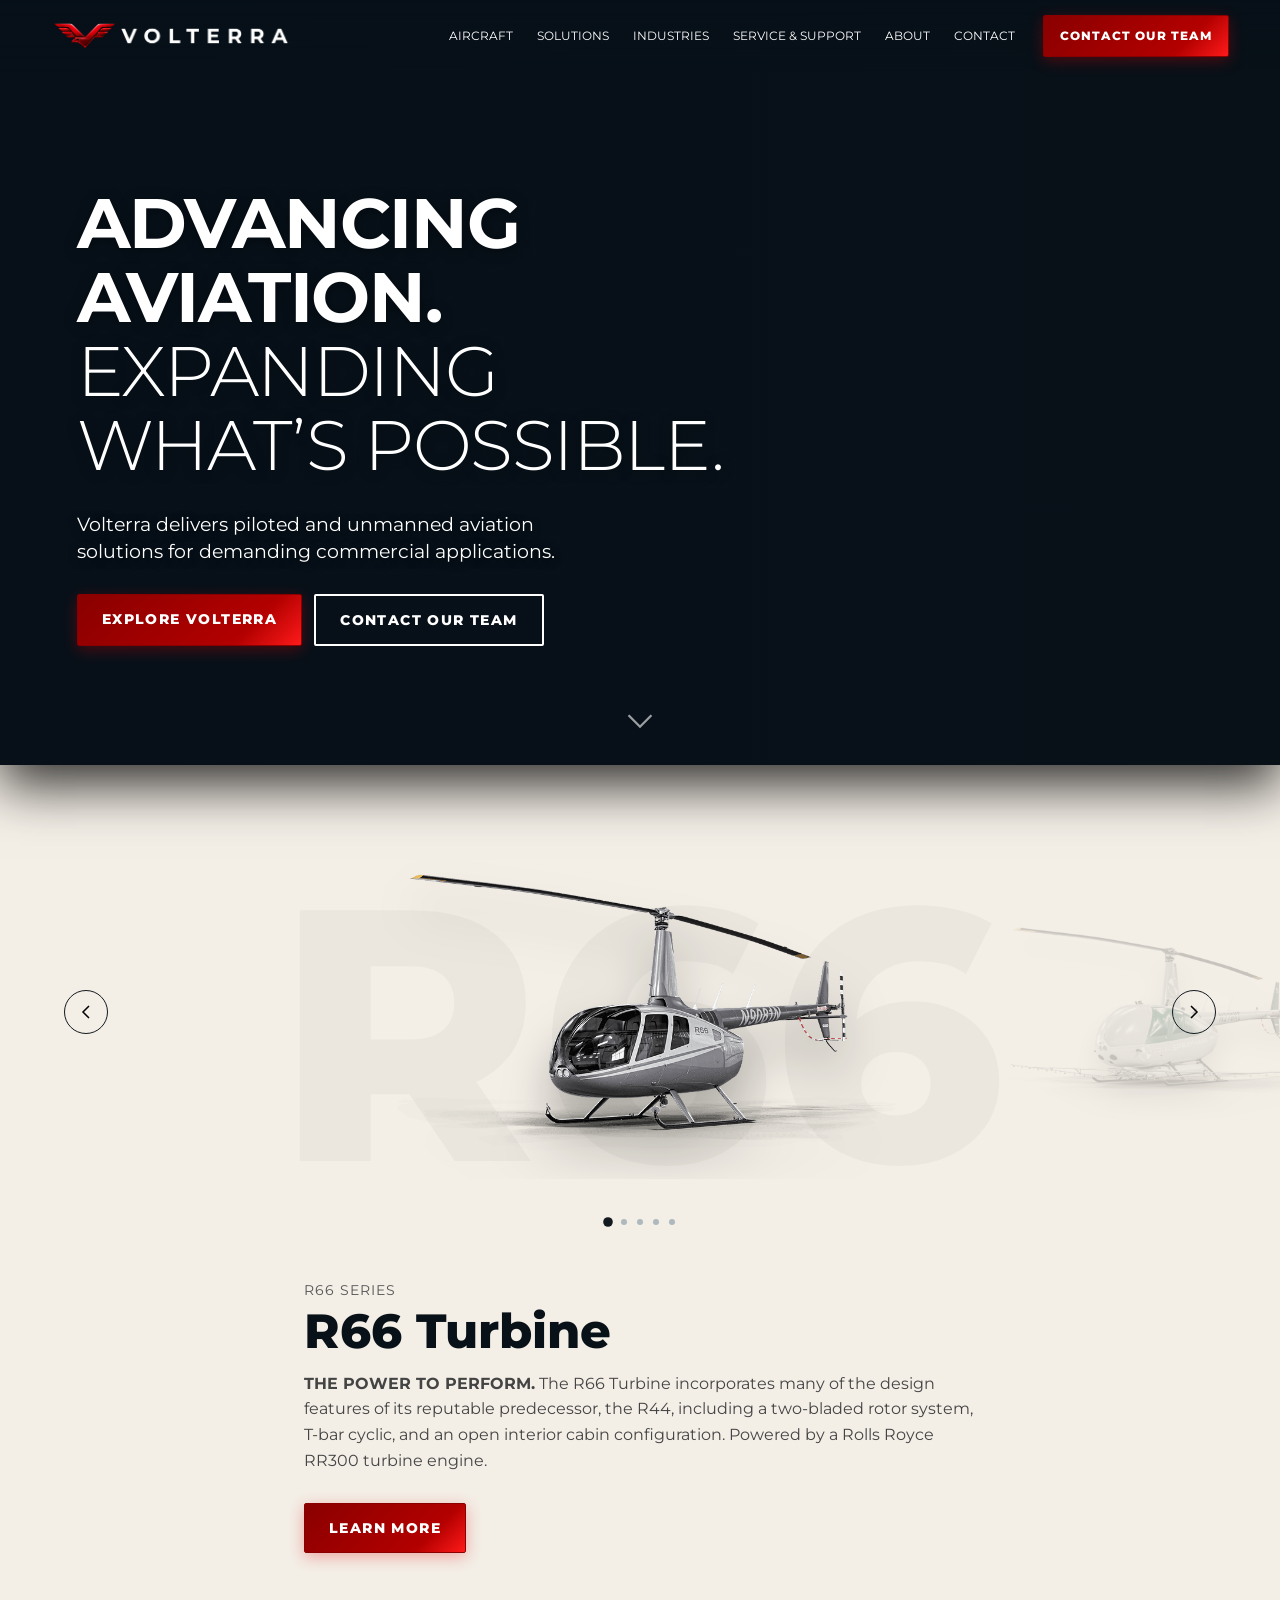
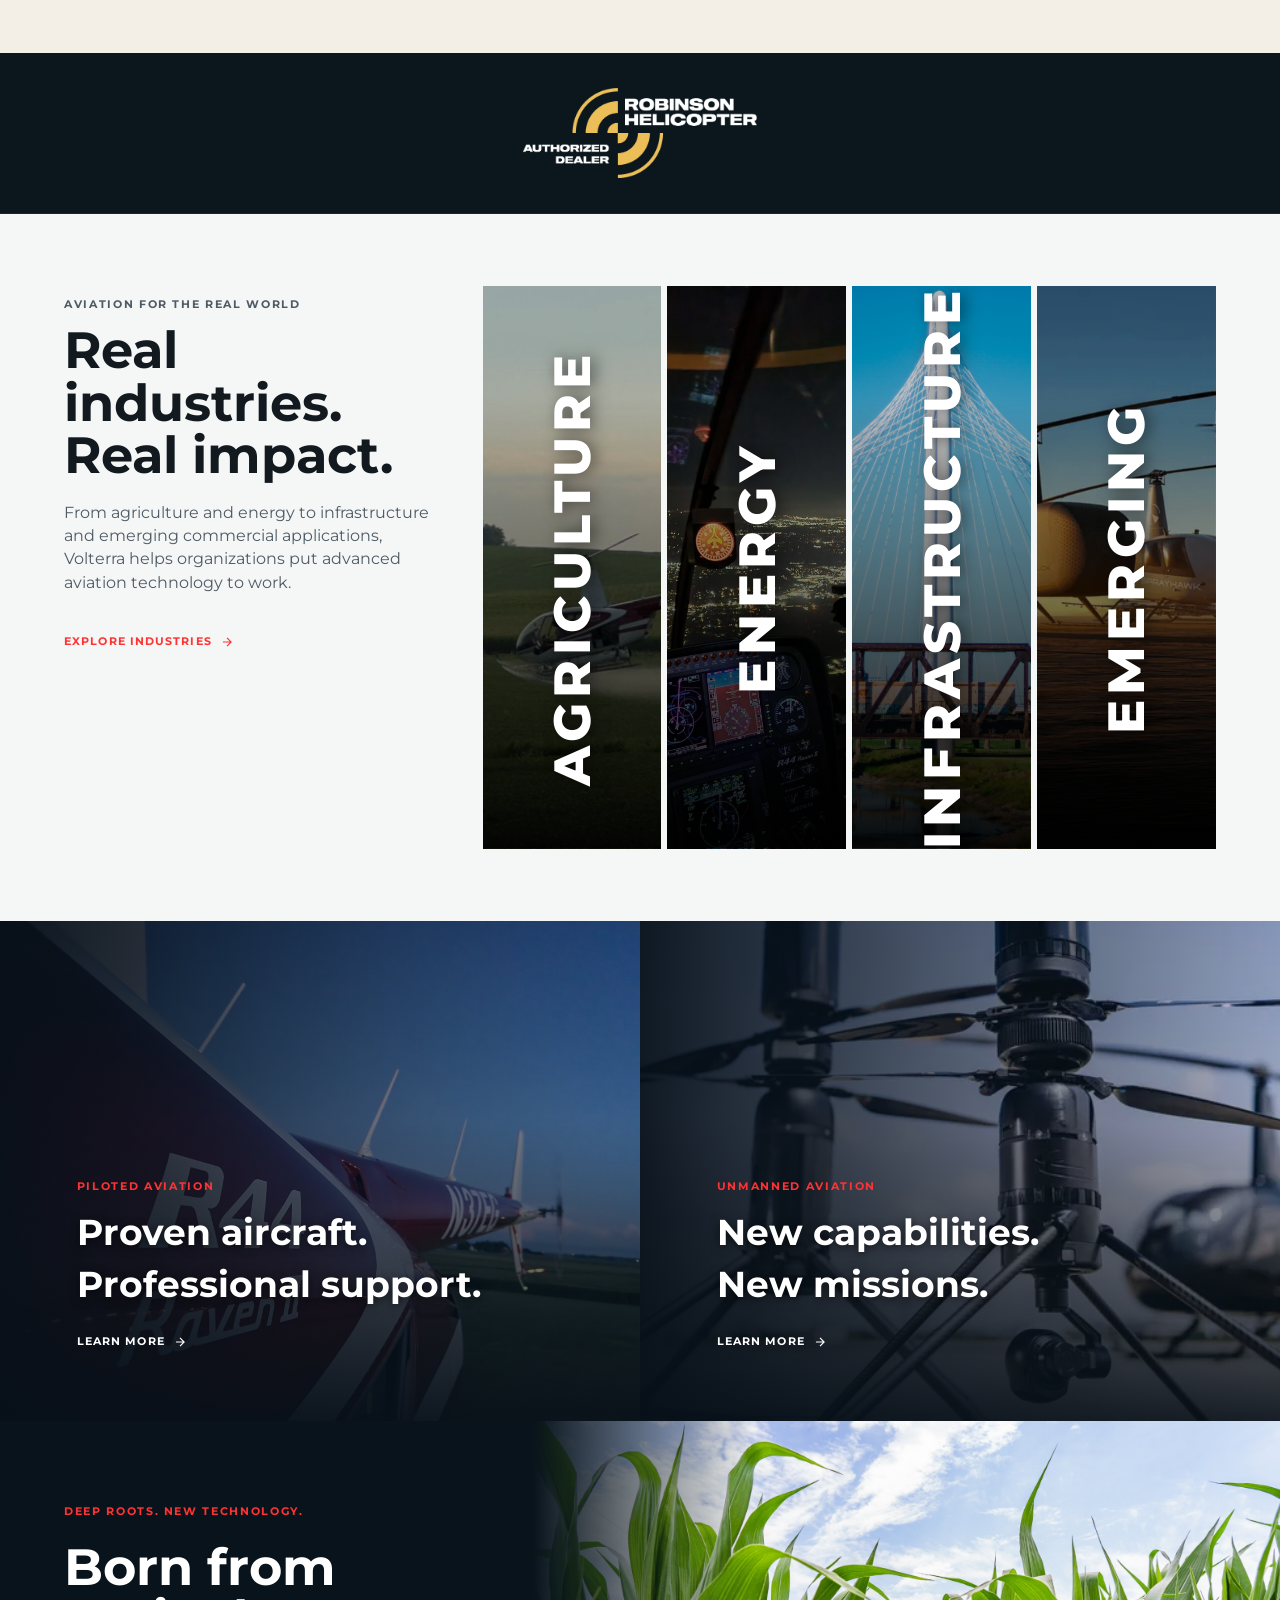
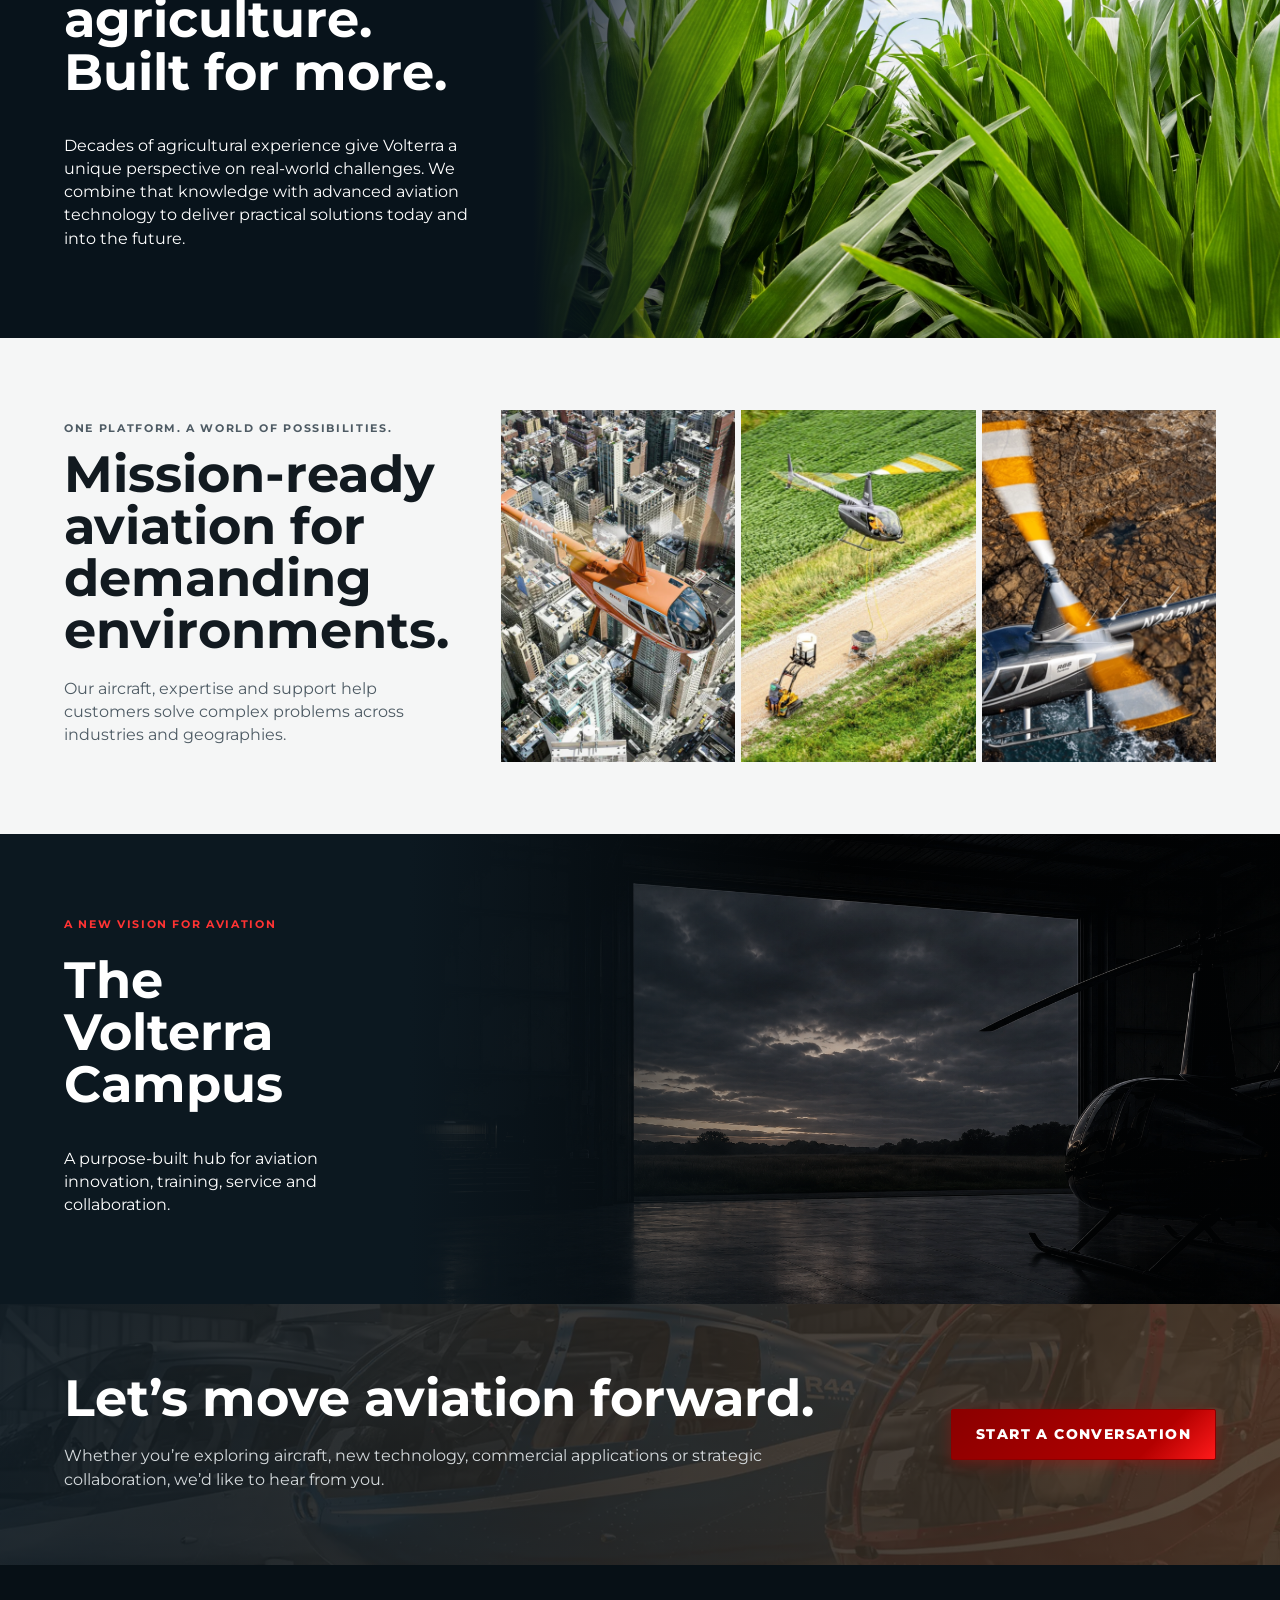
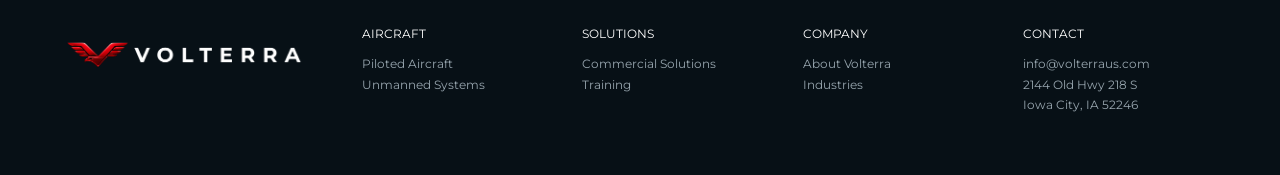
==== Volterra_Website_Starter/index.html @ 18c4de45 "commit" ====
<!doctype html>
<html lang="en">
<head>
  <meta charset="utf-8">
  <meta name="viewport" content="width=device-width,initial-scale=1">
  <title>Volterra | Advanced Aviation Solutions</title>
  <link href="https://fonts.googleapis.com/css2?family=Montserrat:wght@300;400;700;800&display=swap" rel="stylesheet">
  <link rel="stylesheet" href="styles.css?v=19">
</head>
<body>
  <header>
    <a href="#" class="brand-link">
      <img src="volterra-horizontal-logo-whitetext.png" alt="Volterra Logo" class="brand-logo">
    </a>
    <nav>
      <a href="#aircraft">Aircraft</a>
      <a href="#solutions">Solutions</a>
      <a href="#industries">Industries</a>
      <a href="#service">Service & Support</a>
      <a href="#about">About</a>
      <a href="#contact">Contact</a>
    </nav>
    <a class="btn small" href="#contact">Contact Our Team</a>
    <div class="mobile-menu">
      <svg width="28" height="28" viewBox="0 0 24 24" fill="none" stroke="currentColor" stroke-width="2"><path d="M3 12h18M3 6h18M3 18h18"/></svg>
    </div>
  </header>

  <section class="hero">
    <video autoplay loop muted playsinline class="hero-video">
      <source src="hero-video.mp4" type="video/mp4">
    </video>
    <div class="shade"></div>
    <div class="copy">
      <h1><strong>ADVANCING<br>AVIATION.</strong><br>EXPANDING<br>WHAT’S POSSIBLE.</h1>
      <p>Volterra delivers piloted and unmanned aviation solutions for demanding commercial applications.</p>
      <div class="actions">
        <a class="btn" href="#about">Explore Volterra</a>
        <a class="btn outline" href="#contact">Contact Our Team</a>
      </div>
    </div>
    <div class="scroll-arrow">
      <svg width="28" height="16" viewBox="0 0 24 14" fill="none" stroke="currentColor" stroke-width="2"><path d="M2 2l10 10L22 2"/></svg>
    </div>
  </section>

  <!-- ROBINSON-STYLE SLIDER -->
  <section class="heli-slider" id="solutions">
    <div class="bg-title" id="bg-title">R66</div>

    <div class="carousel-container">
      <button class="slider-btn prev" onclick="moveSlide(-1)">
        <svg width="24" height="24" viewBox="0 0 24 24" fill="none" stroke="currentColor" stroke-width="1.5"><path d="M15 18l-6-6 6-6"/></svg>
      </button>
      <button class="slider-btn next" onclick="moveSlide(1)">
        <svg width="24" height="24" viewBox="0 0 24 24" fill="none" stroke="currentColor" stroke-width="1.5"><path d="M9 18l6-6-6-6"/></svg>
      </button>

      <div class="carousel-track-wrapper" id="swipe-area">
        <div class="carousel-track" id="track">
          <div class="slide" onclick="setSlide(0)"><img src="heli-r66.png" alt="R66"></div>
          <div class="slide" onclick="setSlide(1)"><img src="heli-sprayhawk.png" alt="Sprayhawk"></div>
          <div class="slide" onclick="setSlide(2)"><img src="heli-r44.png" alt="R44"></div>
          <div class="slide" onclick="setSlide(3)"><img src="heli-r88.webp" alt="R88"></div>
          <div class="slide" onclick="setSlide(4)"><img src="heli-r22.png" alt="R22"></div>
        </div>
      </div>
    </div>

    <div class="carousel-dots" id="dots">
      <span class="dot" onclick="setSlide(0)"></span>
      <span class="dot" onclick="setSlide(1)"></span>
      <span class="dot" onclick="setSlide(2)"></span>
      <span class="dot" onclick="setSlide(3)"></span>
      <span class="dot" onclick="setSlide(4)"></span>
    </div>

    <div class="carousel-content">
      <p class="series" id="c-series">R66 Series</p>
      <h2 id="c-title">R66 Turbine</h2>
      <p id="c-desc"><strong>THE POWER TO PERFORM.</strong> The R66 Turbine incorporates many of the design features of its reputable predecessor, the R44, including a two-bladed rotor system, T-bar cyclic, and an open interior cabin configuration. Powered by a Rolls Royce RR300 turbine engine.</p>
      <a href="#contact" class="btn">Learn More</a>
    </div>
  </section>

  <!-- AUTHORIZED DEALER BANNER -->
  <section class="auth-dealer">
    <img src="robinson-authorized-dealer.png" alt="Robinson Authorized Dealer">
  </section>

  <section class="light grid2" id="industries">
    <div>
      <p class="eyebrow blue">Aviation for the real world</p>
      <h2>Real industries.<br>Real impact.</h2>
      <p>From agriculture and energy to infrastructure and emerging commercial applications, Volterra helps organizations put advanced aviation technology to work.</p>
      <a href="#" class="text-link blue">Explore Industries <svg class="arrow" viewBox="0 0 24 24"><path d="M5 12h14M12 5l7 7-7 7" stroke="currentColor" fill="none" stroke-width="2"/></svg></a>
    </div>
    <div class="industry-grid">
      <article class="ag">
        <div class="card-content">
          <span class="industry-title">Agriculture</span>
        </div>
      </article>
      <article class="energy">
        <div class="card-content">
          <span class="industry-title">Energy</span>
        </div>
      </article>
      <article class="infra">
        <div class="card-content">
          <span class="industry-title">Infrastructure</span>
        </div>
      </article>
      <article class="emerging">
        <div class="card-content">
          <span class="industry-title">Emerging</span>
        </div>
      </article>
    </div>
  </section>

  <section class="split" id="aircraft">
    <div class="panel crewed">
      <div class="panel-content">
        <p class="eyebrow blue">Piloted Aviation</p>
        <h2>Proven aircraft.<br>Professional support.</h2>
        <a href="#" class="text-link">Learn More <svg class="arrow" viewBox="0 0 24 24"><path d="M5 12h14M12 5l7 7-7 7" stroke="currentColor" fill="none" stroke-width="2"/></svg></a>
      </div>
    </div>
    <div class="panel uncrewed">
      <div class="panel-content">
        <p class="eyebrow blue">Unmanned Aviation</p>
        <h2>New capabilities.<br>New missions.</h2>
        <a href="#" class="text-link">Learn More <svg class="arrow" viewBox="0 0 24 24"><path d="M5 12h14M12 5l7 7-7 7" stroke="currentColor" fill="none" stroke-width="2"/></svg></a>
      </div>
    </div>
  </section>

  <section class="ag-section">
    <div>
      <p class="eyebrow blue">Deep roots. New technology.</p>
      <h2>Born from agriculture.<br>Built for more.</h2>
      <p>Decades of agricultural experience give Volterra a unique perspective on real-world challenges. We combine that knowledge with advanced aviation technology to deliver practical solutions today and into the future.</p>
    </div>
    <div class="field"></div>
  </section>

  <section class="light grid2">
    <div>
      <p class="eyebrow blue">One platform. A world of possibilities.</p>
      <h2>Mission-ready aviation for demanding environments.</h2>
      <p>Our aircraft, expertise and support help customers solve complex problems across industries and geographies.</p>
    </div>
    <div class="landscapes">
      <div class="landscape-1"></div>
      <div class="landscape-2"></div>
      <div class="landscape-3"></div>
    </div>
  </section>

  <section class="campus" id="about">
    <div>
      <p class="eyebrow blue">A new vision for aviation</p>
      <h2>The Volterra Campus</h2>
      <p>A purpose-built hub for aviation innovation, training, service and collaboration.</p>
    </div>
    <div class="campus-art"></div>
  </section>

  <section class="cta" id="contact">
    <div>
      <h2>Let’s move aviation forward.</h2>
      <p>Whether you’re exploring aircraft, new technology, commercial applications or strategic collaboration, we’d like to hear from you.</p>
    </div>
    <a class="btn" href="mailto:info@volterraus.com">Start a Conversation</a>
  </section>

  <footer id="service">
    <div><img src="volterra-horizontal-logo-whitetext.png" alt="Volterra Logo" class="footer-logo"></div>
    <div>Aircraft<br><span>Piloted Aircraft<br>Unmanned Systems</span></div>
    <div>Solutions<br><span>Commercial Solutions<br>Training</span></div>
    <div>Company<br><span>About Volterra<br>Industries</span></div>
    <div>Contact<br><span>info@volterraus.com<br>2144 Old Hwy 218 S<br>Iowa City, IA 52246</span></div>
  </footer>

  <script>
    const slideData = [
      { bg: "R66", series: "R66 Series", title: "R66 Turbine", desc: "<strong>THE POWER TO PERFORM.</strong> The R66 Turbine incorporates many of the design features of its reputable predecessor, the R44, including a two-bladed rotor system, T-bar cyclic, and an open interior cabin configuration. Powered by a Rolls Royce RR300 turbine engine." },
      { bg: "UAV", series: "Unmanned Series", title: "R44 Sprayhawk", desc: "<strong>ADVANCED AGRICULTURAL AVIATION.</strong> The unmanned R44 Sprayhawk combines Robinson's proven helicopter platform with cutting-edge autonomous technology for high-efficiency, precision aerial application." },
      { bg: "R44", series: "R44 Series", title: "R44 Raven II", desc: "<strong>THE WORLD'S BEST-SELLING GENERAL AVIATION HELICOPTER.</strong> The four-seat R44 Raven II delivers the performance of an expensive turbine helicopter at an affordable piston price. Its sleek design, impressive speed, and unparalleled reliability make it a favorite." },
      { bg: "R88", series: "R88 Series", title: "R88", desc: "<strong>INTRODUCING OUR LARGEST, MOST CAPABLE WORKHORSE.</strong> The all-new R88 will have all the hallmarks of the Robinson brand: simplicity, dependability, and exceptional safety. It will carry more passengers, more cargo, and more specialized equipment than ever before. Powered by a Safran Arriel 2W engine, the R88 will also feature a full Garmin avionics suite." },
      { bg: "R22", series: "R22 Series", title: "R22 Beta II", desc: "<strong>THE INDUSTRY STANDARD FOR TRAINING.</strong> The two-seat R22 Beta II is a proven workhorse that delivers exceptional performance in a variety of applications. It has a two-bladed rotor system and is powered by a proven Lycoming O-360 engine." }
    ];

    let currentIndex = 0;
    const track = document.getElementById('track');
    const slides = document.querySelectorAll('.slide');
    const dots = document.querySelectorAll('.dot');
    const bgTitle = document.getElementById('bg-title');
    const cSeries = document.getElementById('c-series');
    const cTitle = document.getElementById('c-title');
    const cDesc = document.getElementById('c-desc');

    function setSlide(index) {
      if(index < 0) index = slides.length - 1;
      if(index >= slides.length) index = 0;
      currentIndex = index;

      track.style.transform = `translateX(calc(var(--center-offset) - (var(--slide-width) * ${currentIndex})))`;

      slides.forEach((s, i) => s.classList.toggle('active', i === currentIndex));
      dots.forEach((d, i) => d.classList.toggle('active', i === currentIndex));

      const data = slideData[currentIndex];
      bgTitle.textContent = data.bg;
      cSeries.textContent = data.series;
      cTitle.textContent = data.title;
      cDesc.innerHTML = data.desc;
    }

    function moveSlide(dir) { setSlide(currentIndex + dir); }
    setSlide(0);

    // Touch Swipe Logic for Mobile
    let touchstartX = 0;
    let touchendX = 0;
    const swipeArea = document.getElementById('swipe-area');

    swipeArea.addEventListener('touchstart', e => {
      touchstartX = e.changedTouches[0].screenX;
    });

    swipeArea.addEventListener('touchend', e => {
      touchendX = e.changedTouches[0].screenX;
      if (touchendX < touchstartX - 40) moveSlide(1);  
      if (touchendX > touchstartX + 40) moveSlide(-1); 
    });
  </script>
</body>
</html>
---- Volterra_Website_Starter/styles.css ----
:root {
  --slide-width: 40%;
  --center-offset: 30%;
}

* { box-sizing: border-box; }
body { margin: 0; font-family: 'Montserrat', Arial, sans-serif; background: #081118; color: #fff; line-height: 1.45; }
a { color: inherit; text-decoration: none; }

header { position: fixed; top: 0; left: 0; right: 0; z-index: 20; height: 72px; padding: 0 4vw; display: flex; align-items: center; gap: 28px; background: linear-gradient(#071018e8, #07101833); }
.brand-logo { height: 60px; width: auto; display: block; margin-right: auto; }
nav { display: flex; gap: 24px; font-size: 12px; text-transform: uppercase; margin-left: auto; }

/* RED GRADIENT BUTTONS (Darker border, slightly reduced padding) */
.btn { display: inline-block; padding: 14px 24px; background: linear-gradient(135deg, #8a0000 0%, #b30000 75%, #ff1a1a 100%); border: 1px solid #8a0000; color: #fff; text-transform: uppercase; font-size: 14px; font-weight: 800; letter-spacing: .1em; transition: 0.3s; cursor: pointer; box-shadow: 0 4px 15px rgba(230,0,0,0.3); border-radius: 2px; text-align: center; }
.btn:hover { background: linear-gradient(135deg, #a30000 0%, #cc0000 75%, #ff4d4d 100%); box-shadow: 0 6px 20px rgba(255,0,0,0.5); border-color: #a30000; transform: translateY(-2px); }
.btn.small { padding: 11px 16px; font-size: 12px; }

/* Outline Button Variation */
.outline { background: transparent; border: 2px solid #fff; box-shadow: none; }
.outline:hover { background: #fff; color: #cc0000; box-shadow: 0 4px 15px rgba(255,255,255,0.3); border-color: #fff; }

/* Text Links & Arrows */
.text-link { display: inline-flex; align-items: center; gap: 8px; font-size: 11px; text-transform: uppercase; font-weight: 700; letter-spacing: 0.1em; margin-top: 24px; transition: 0.2s; }
.text-link.blue { color: #ff3333; } 
.text-link:hover { opacity: 0.7; }
.arrow { width: 14px; height: 14px; vertical-align: middle; stroke: currentColor; }

/* Hero Section (With Drop Shadow and Z-index) */
.hero { min-height: 85vh; position: relative; display: flex; align-items: center; padding: 120px 6vw 70px; overflow: hidden; background: #081118; z-index: 5; box-shadow: 0 20px 50px rgba(0,0,0,0.8); }
.hero-video { position: absolute; top: 0; left: 0; width: 100%; height: 100%; object-fit: cover; z-index: 0; pointer-events: none; }
.shade { position: absolute; inset: 0; background: linear-gradient(90deg, rgba(7,16,25,0.95) 0%, rgba(7,16,25,0.6) 45%, transparent 100%); z-index: 1; }
.copy { position: relative; z-index: 2; max-width: 720px; }
.eyebrow { text-transform: uppercase; letter-spacing: .15em; font-size: 11px; font-weight: 700; }
.blue { color: #ff3333; } 
.hero h1 { font-size: clamp(36px, 5.5vw, 76px); line-height: 1.05; text-transform: uppercase; letter-spacing: -0.02em; font-weight: 300; margin: 18px 0 28px; text-shadow: 0 2px 14px rgba(0,0,0,0.4); }
.hero h1 strong { font-weight: 700; }
.hero p:not(.eyebrow) { font-size: clamp(16px, 2vw, 19px); max-width: 520px; text-shadow: 0 2px 10px rgba(0,0,0,0.6); }
.actions { display: flex; gap: 12px; margin-top: 28px; }
.scroll-arrow { position: absolute; bottom: 30px; left: 50%; transform: translateX(-50%); color: #fff; opacity: 0.6; z-index: 2; }

/* ROBINSON SLIDER */
.heli-slider { background: #f3eee6; color: #121a20; position: relative; padding: 80px 0 100px; overflow: hidden; display: flex; flex-direction: column; align-items: center; }
.bg-title { position: absolute; top: 10%; left: 50%; transform: translateX(-50%); font-size: 28vw; font-weight: 800; color: rgba(0,0,0,0.03); z-index: 1; pointer-events: none; line-height: 1; margin: 0; }

.carousel-container { position: relative; z-index: 2; width: 100%; max-width: 1400px; margin: 0 auto; display: flex; align-items: center; justify-content: center; }
.slider-btn { background: transparent; border: 1px solid #121a20; border-radius: 50%; width: 44px; height: 44px; display: flex; align-items: center; justify-content: center; cursor: pointer; transition: 0.2s; position: absolute; z-index: 10; top: 50%; transform: translateY(-50%); }
.slider-btn:hover { background: #121a20; color: #fff; }
.slider-btn.prev { left: 5vw; }
.slider-btn.next { right: 5vw; }
@media(min-width: 1400px) { .slider-btn.prev { left: 10px; } .slider-btn.next { right: 10px; } }

.carousel-track-wrapper { width: 100%; overflow: hidden; padding: 20px 0; touch-action: pan-y; }
.carousel-track { display: flex; transition: transform 0.5s ease; width: 100%; align-items: center; }
.slide { flex: 0 0 var(--slide-width); text-align: center; transition: all 0.5s ease; opacity: 0.2; transform: scale(0.65); cursor: pointer; }
.slide img { width: 100%; height: auto; max-height: 400px; object-fit: contain; filter: drop-shadow(0 25px 20px rgba(0,0,0,0.25)); }
.slide.active { opacity: 1; transform: scale(1.15); pointer-events: none; }

.carousel-dots { display: flex; gap: 10px; margin: 40px 0; position: relative; z-index: 2; }
.dot { width: 6px; height: 6px; background: #aeb8bf; border-radius: 50%; cursor: pointer; transition: 0.2s; }
.dot.active { background: #121a20; transform: scale(1.6); }

.carousel-content { max-width: 800px; margin: 0 auto; text-align: left; padding: 0 5vw; position: relative; z-index: 2; width: 100%; }
.carousel-content .series { text-transform: uppercase; letter-spacing: 1px; font-size: 14px; margin-bottom: 5px; color: #555; }
.carousel-content h2 { font-size: 48px; margin: 0 0 15px; color: #081118; font-weight: 800; line-height: 1; }
.carousel-content p { font-size: 16px; color: #444; margin-bottom: 30px; line-height: 1.6; }

/* Authorized Dealer Banner */
.auth-dealer { background: #0c161d; padding: 35px 5vw; display: flex; justify-content: center; align-items: center; border-bottom: 1px solid #1a2730; }
.auth-dealer img { height: 90px; width: auto; object-fit: contain; }

.grid2 { display: grid; grid-template-columns: 1fr 2fr; gap: 52px; padding: 72px 5vw; }
.light { background: #f5f6f6; color: #121a20; }
.light p { color: #4e5b64; }
.light h2, .ag-section h2, .campus h2, .cta h2 { font-size: clamp(34px, 4vw, 56px); line-height: 1.02; margin: 10px 0 20px; }

/* Industry Cards - VERTICAL TEXT STYLING */
.industry-grid { display: grid; grid-template-columns: repeat(4, 1fr); gap: 6px; }
.industry-grid article { min-height: 400px; padding: 0; display: flex; flex-direction: column; justify-content: center; align-items: center; text-transform: uppercase; position: relative; cursor: pointer; overflow: hidden; }
.card-content { position: relative; z-index: 2; display: flex; justify-content: center; align-items: center; width: 100%; height: 100%; }

/* Solid Fill Text */
.industry-title { font-size: clamp(40px, 4vw, 56px); font-weight: 800; color: #ffffff; writing-mode: vertical-rl; transform: rotate(180deg); letter-spacing: 0.1em; transition: 0.4s ease; margin: 0; text-shadow: 0 4px 15px rgba(0,0,0,0.5); }
.industry-grid article:hover .industry-title { transform: rotate(180deg) scale(1.05); }

.ag { background: linear-gradient(to top, rgba(0,0,0,0.95) 0%, rgba(0,0,0,0.2) 80%), url('industry-ag.jpg'); background-size: cover; background-position: center; }
.energy { background: linear-gradient(to top, rgba(0,0,0,0.95) 0%, rgba(0,0,0,0.2) 80%), url('industry-energy.png'); background-size: cover; background-position: center; }
.infra { background: linear-gradient(to top, rgba(0,0,0,0.95) 0%, rgba(0,0,0,0.2) 80%), url('infrastructure-picture.png'); background-size: cover; background-position: center; }
.emerging { background: linear-gradient(to top, rgba(0,0,0,0.95) 0%, rgba(0,0,0,0.2) 80%), url('emerging-picture.png'); background-size: cover; background-position: center; }

/* Split Panels */
.split { display: grid; grid-template-columns: 1fr 1fr; }
.panel { min-height: 500px; display: flex; flex-direction: column; justify-content: flex-end; align-items: flex-start; padding: 70px 6vw; position: relative; }
.panel-content { position: relative; z-index: 2; }
.panel h2 { font-size: clamp(28px, 3vw, 36px); text-shadow: 0 2px 10px rgba(0,0,0,0.6); margin: 10px 0 0; }
.crewed { background: linear-gradient(to right, rgba(7,16,25,0.95) 0%, rgba(7,16,25,0.2) 100%), linear-gradient(to top, rgba(7,16,25,0.9) 0%, transparent 60%), url('crewed-r44.png'); background-size: cover; background-position: center; }
.uncrewed { background: linear-gradient(to right, rgba(7,16,25,0.95) 0%, rgba(7,16,25,0.2) 100%), linear-gradient(to top, rgba(7,16,25,0.9) 0%, transparent 60%), url('unmanned-aviation.webp'); background-size: cover; background-position: center; }

/* Ag Section */
.ag-section { display: grid; grid-template-columns: 1fr 1.4fr; background: #08131b; }
.ag-section > div:first-child { padding: 72px 5vw; display: flex; flex-direction: column; justify-content: center; }
.field { min-height: 450px; position: relative; background: url('born-ag-bg.jpg') center/cover no-repeat; }
.field::before { content: ''; position: absolute; inset: 0; background: linear-gradient(to right, #08131b 0%, transparent 30%); }

/* Landscapes Grid */
.landscapes { display: grid; grid-template-columns: repeat(3, 1fr); gap: 6px; }
.landscapes div { min-height: 260px; background-size: cover; background-position: center; }
.landscape-1 { background-image: url('mission-ready-1.png'); }
.landscape-2 { background-image: url('mission-ready-2.png'); }
.landscape-3 { background-image: url('mission-ready-3.png'); }

/* Campus */
.campus { display: grid; grid-template-columns: 0.8fr 1.7fr; min-height: 450px; background: #0c1820; }
.campus > div:first-child { padding: 72px 5vw; display: flex; flex-direction: column; justify-content: center; }
.campus-art { background: linear-gradient(to right, #0c1820 0%, rgba(12,24,32,0.1) 50%), url('campus-pic.png') center/cover no-repeat; min-height: 450px; position: relative; }

/* Footer & CTA */
.cta { display: flex; justify-content: space-between; align-items: center; gap: 28px; padding: 58px 5vw; background: linear-gradient(100deg, rgba(16,28,36,0.9), rgba(74,55,38,0.8)), url('move-aviation-forward.webp') center/cover no-repeat; }
.cta p { max-width: 740px; color: #d5dadd; }
footer { display: grid; grid-template-columns: 1.4fr repeat(4, 1fr); gap: 28px; padding: 60px 5vw; background: #071016; font-size: 12px; text-transform: uppercase; }
.footer-logo { height: 60px; width: auto; display: block; margin-bottom: 20px; }
footer span { display: block; color: #97a5ae; line-height: 1.7; text-transform: none; margin-top: 12px; }

/* Mobile Adjustments */
.mobile-menu { display: none; color: #fff; cursor: pointer; }

@media (max-width: 900px) {
  :root { --slide-width: 75%; --center-offset: 12.5%; }
  
  nav, .btn.small { display: none; }
  .mobile-menu { display: block; margin-left: auto; }
  
  .brand-logo { height: 48px; } 
  header { padding: 0 5vw; }

  .hero { min-height: 70vh; padding: 120px 5vw 60px; }
  .hero h1 { font-size: clamp(32px, 9vw, 50px); margin: 12px 0 20px; }
  
  .shade { background: linear-gradient(90deg, rgba(7,16,25,0.85) 0%, rgba(7,16,25,0.2) 100%); }
  
  .slider-btn { width: 36px; height: 36px; }
  .slider-btn.prev { left: 1vw; }
  .slider-btn.next { right: 1vw; }
  
  .carousel-content h2 { font-size: 38px; }

  .grid2, .ag-section, .campus, .split { grid-template-columns: 1fr; padding: 50px 5vw; }
  .industry-grid { grid-template-columns: 1fr 1fr; }
  .landscapes { grid-template-columns: 1fr; }
  .cta { flex-direction: column; align-items: flex-start; }
  footer { grid-template-columns: 1fr 1fr; gap: 40px; padding: 50px 5vw; }
  .footer-logo { height: 40px; }
  .panel, .field, .campus-art { min-height: 350px; }
  .field::before, .campus-art::before { background: linear-gradient(to bottom, #08131b 0%, transparent 30%); }
}

@media (max-width: 560px) {
  :root { --slide-width: 90%; --center-offset: 5%; }
  .actions { flex-direction: column; align-items: stretch; }
  .actions .btn { text-align: center; }
  .industry-grid, footer { grid-template-columns: 1fr; }
  .industry-grid article { min-height: 250px; }
  .industry-title { font-size: 36px; }
}
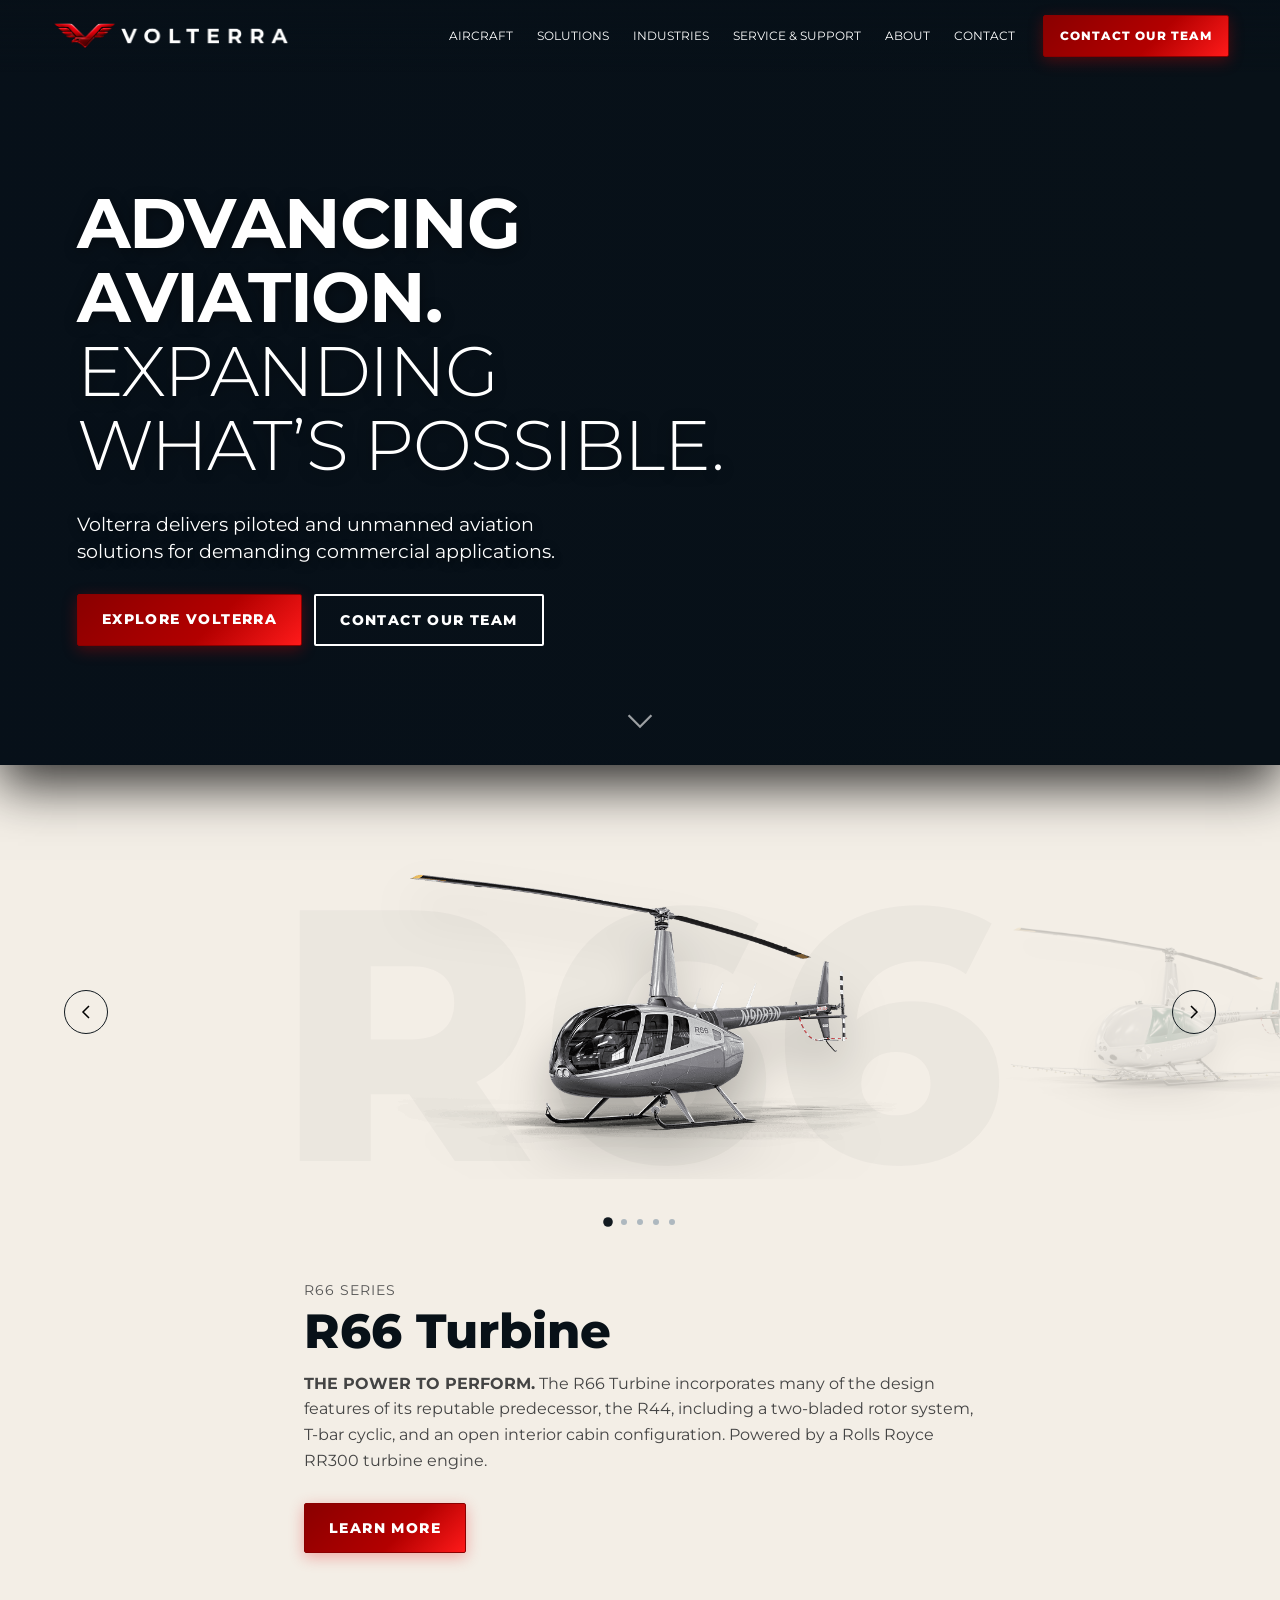
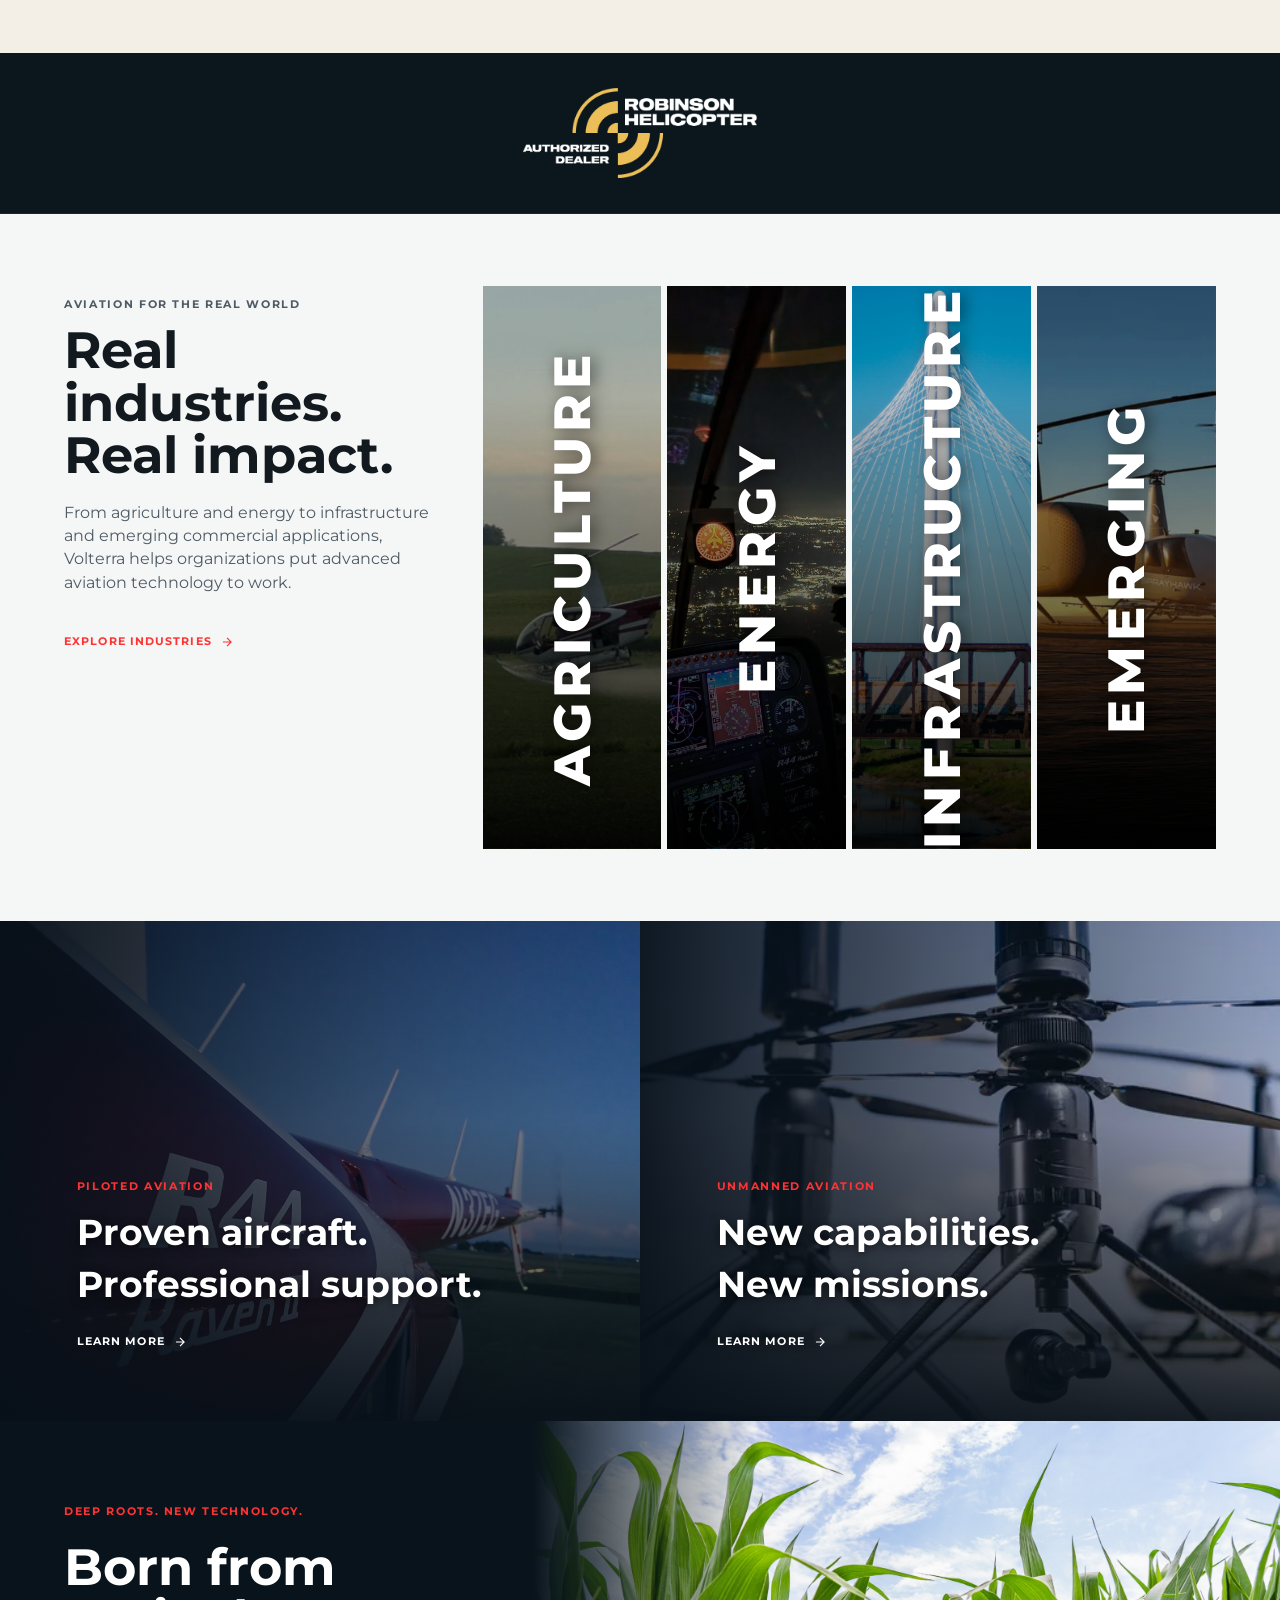
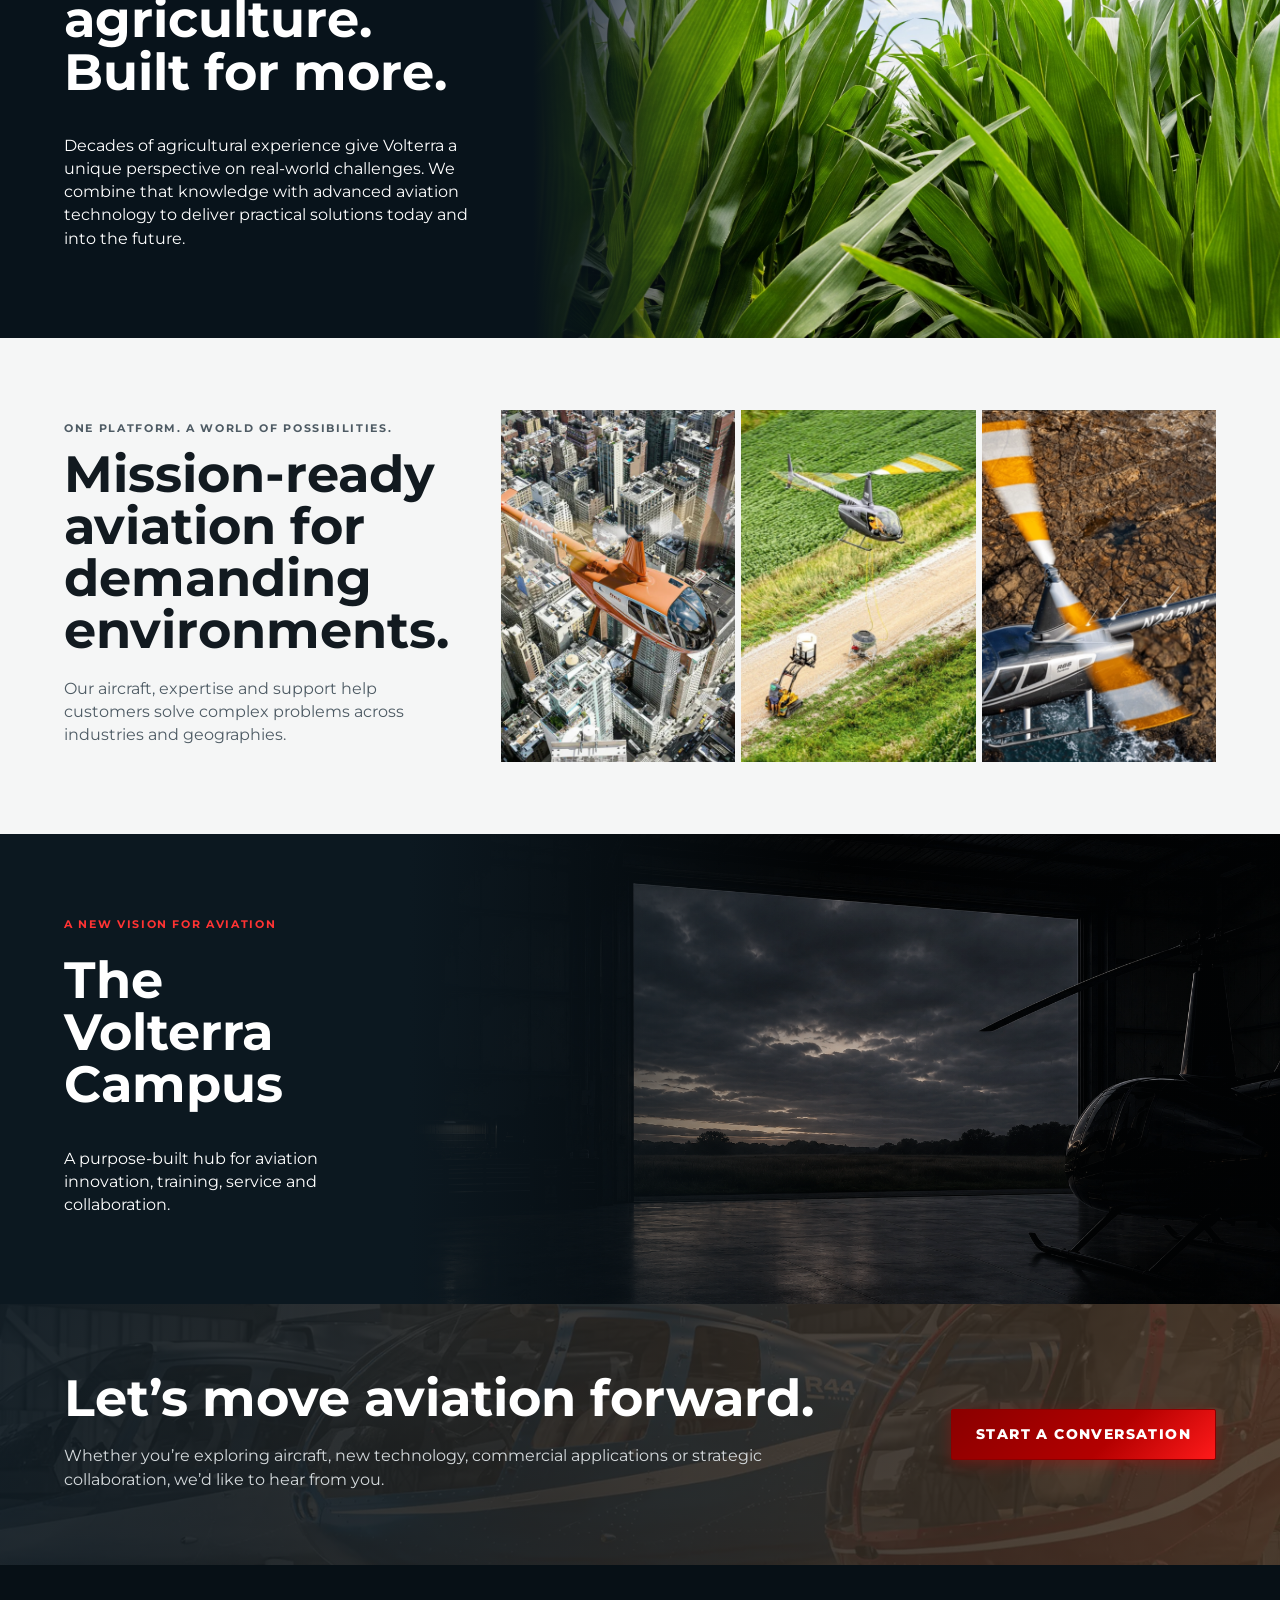
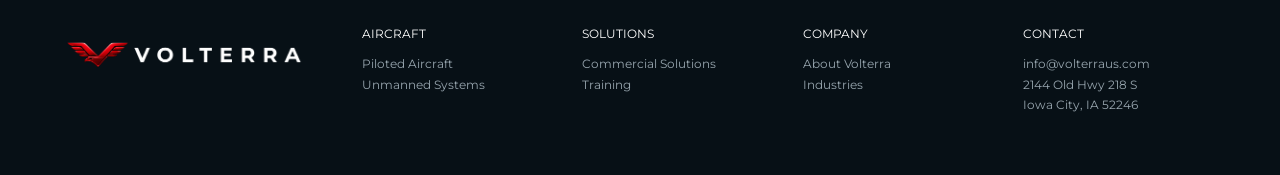
==== commit 56643130: "commit" ====
--- a/Volterra_Website_Starter/index.html
+++ b/Volterra_Website_Starter/index.html
@@ -5,7 +5,7 @@
   <meta name="viewport" content="width=device-width,initial-scale=1">
   <title>Volterra | Advanced Aviation Solutions</title>
   <link href="https://fonts.googleapis.com/css2?family=Montserrat:wght@300;400;700;800&display=swap" rel="stylesheet">
-  <link rel="stylesheet" href="styles.css?v=19">
+  <link rel="stylesheet" href="styles.css?v=20">
 </head>
 <body>
   <header>
--- a/Volterra_Website_Starter/styles.css
+++ b/Volterra_Website_Starter/styles.css
@@ -11,9 +11,9 @@
 .brand-logo { height: 60px; width: auto; display: block; margin-right: auto; }
 nav { display: flex; gap: 24px; font-size: 12px; text-transform: uppercase; margin-left: auto; }
 
-/* RED GRADIENT BUTTONS (Darker border, slightly reduced padding) */
-.btn { display: inline-block; padding: 14px 24px; background: linear-gradient(135deg, #8a0000 0%, #b30000 75%, #ff1a1a 100%); border: 1px solid #8a0000; color: #fff; text-transform: uppercase; font-size: 14px; font-weight: 800; letter-spacing: .1em; transition: 0.3s; cursor: pointer; box-shadow: 0 4px 15px rgba(230,0,0,0.3); border-radius: 2px; text-align: center; }
-.btn:hover { background: linear-gradient(135deg, #a30000 0%, #cc0000 75%, #ff4d4d 100%); box-shadow: 0 6px 20px rgba(255,0,0,0.5); border-color: #a30000; transform: translateY(-2px); }
+/* RED GRADIENT BUTTONS (Reduced dark stop to 60% so more light red shines through) */
+.btn { display: inline-block; padding: 14px 24px; background: linear-gradient(135deg, #8a0000 0%, #b30000 60%, #ff1a1a 100%); border: 1px solid #8a0000; color: #fff; text-transform: uppercase; font-size: 14px; font-weight: 800; letter-spacing: .1em; transition: 0.3s; cursor: pointer; box-shadow: 0 4px 15px rgba(230,0,0,0.3); border-radius: 2px; text-align: center; }
+.btn:hover { background: linear-gradient(135deg, #a30000 0%, #cc0000 60%, #ff4d4d 100%); box-shadow: 0 6px 20px rgba(255,0,0,0.5); border-color: #a30000; transform: translateY(-2px); }
 .btn.small { padding: 11px 16px; font-size: 12px; }
 
 /* Outline Button Variation */
@@ -146,6 +146,11 @@
 
   .grid2, .ag-section, .campus, .split { grid-template-columns: 1fr; padding: 50px 5vw; }
   .industry-grid { grid-template-columns: 1fr 1fr; }
+  
+  /* FLIP TITLES TO HORIZONTAL ON MOBILE/TABLET */
+  .industry-title { writing-mode: horizontal-tb; transform: none; text-align: center; }
+  .industry-grid article:hover .industry-title { transform: scale(1.05); }
+
   .landscapes { grid-template-columns: 1fr; }
   .cta { flex-direction: column; align-items: flex-start; }
   footer { grid-template-columns: 1fr 1fr; gap: 40px; padding: 50px 5vw; }
@@ -159,6 +164,6 @@
   .actions { flex-direction: column; align-items: stretch; }
   .actions .btn { text-align: center; }
   .industry-grid, footer { grid-template-columns: 1fr; }
-  .industry-grid article { min-height: 250px; }
-  .industry-title { font-size: 36px; }
+  .industry-grid article { min-height: 200px; }
+  .industry-title { font-size: 32px; }
 }
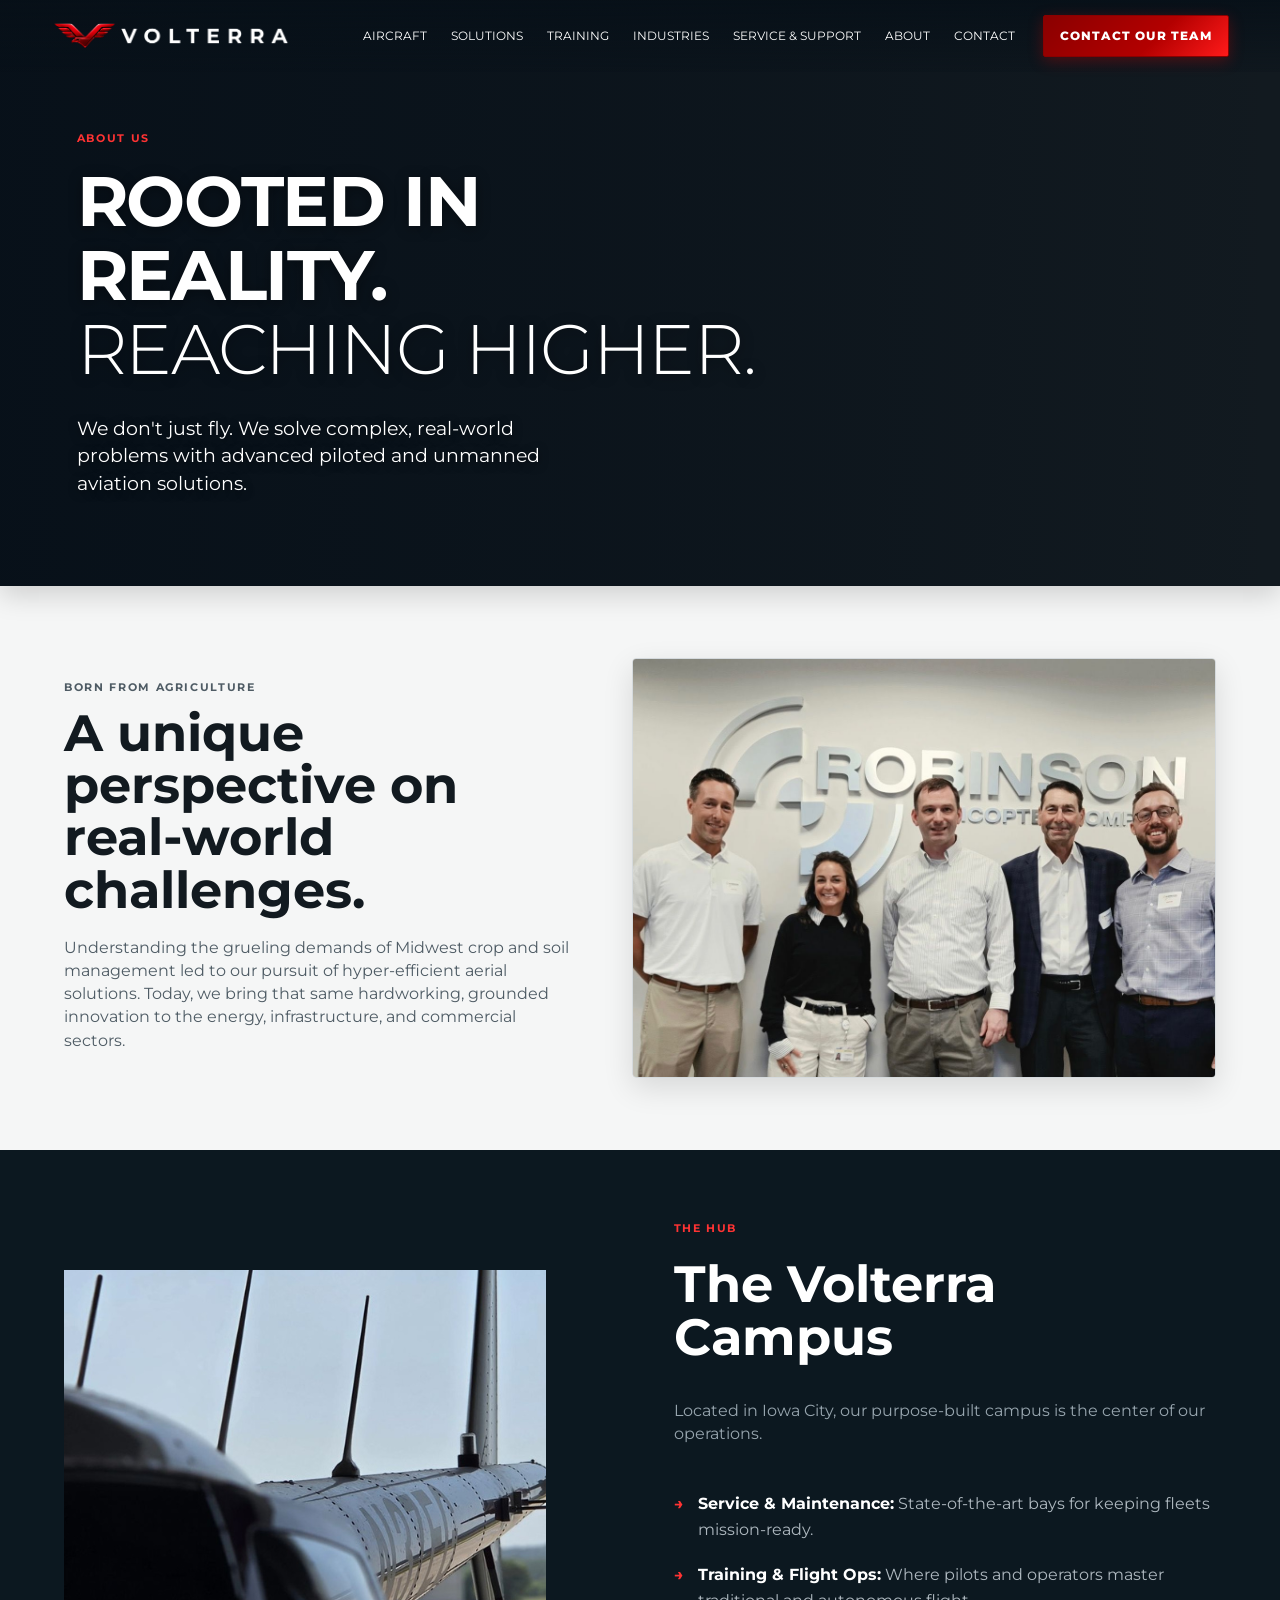
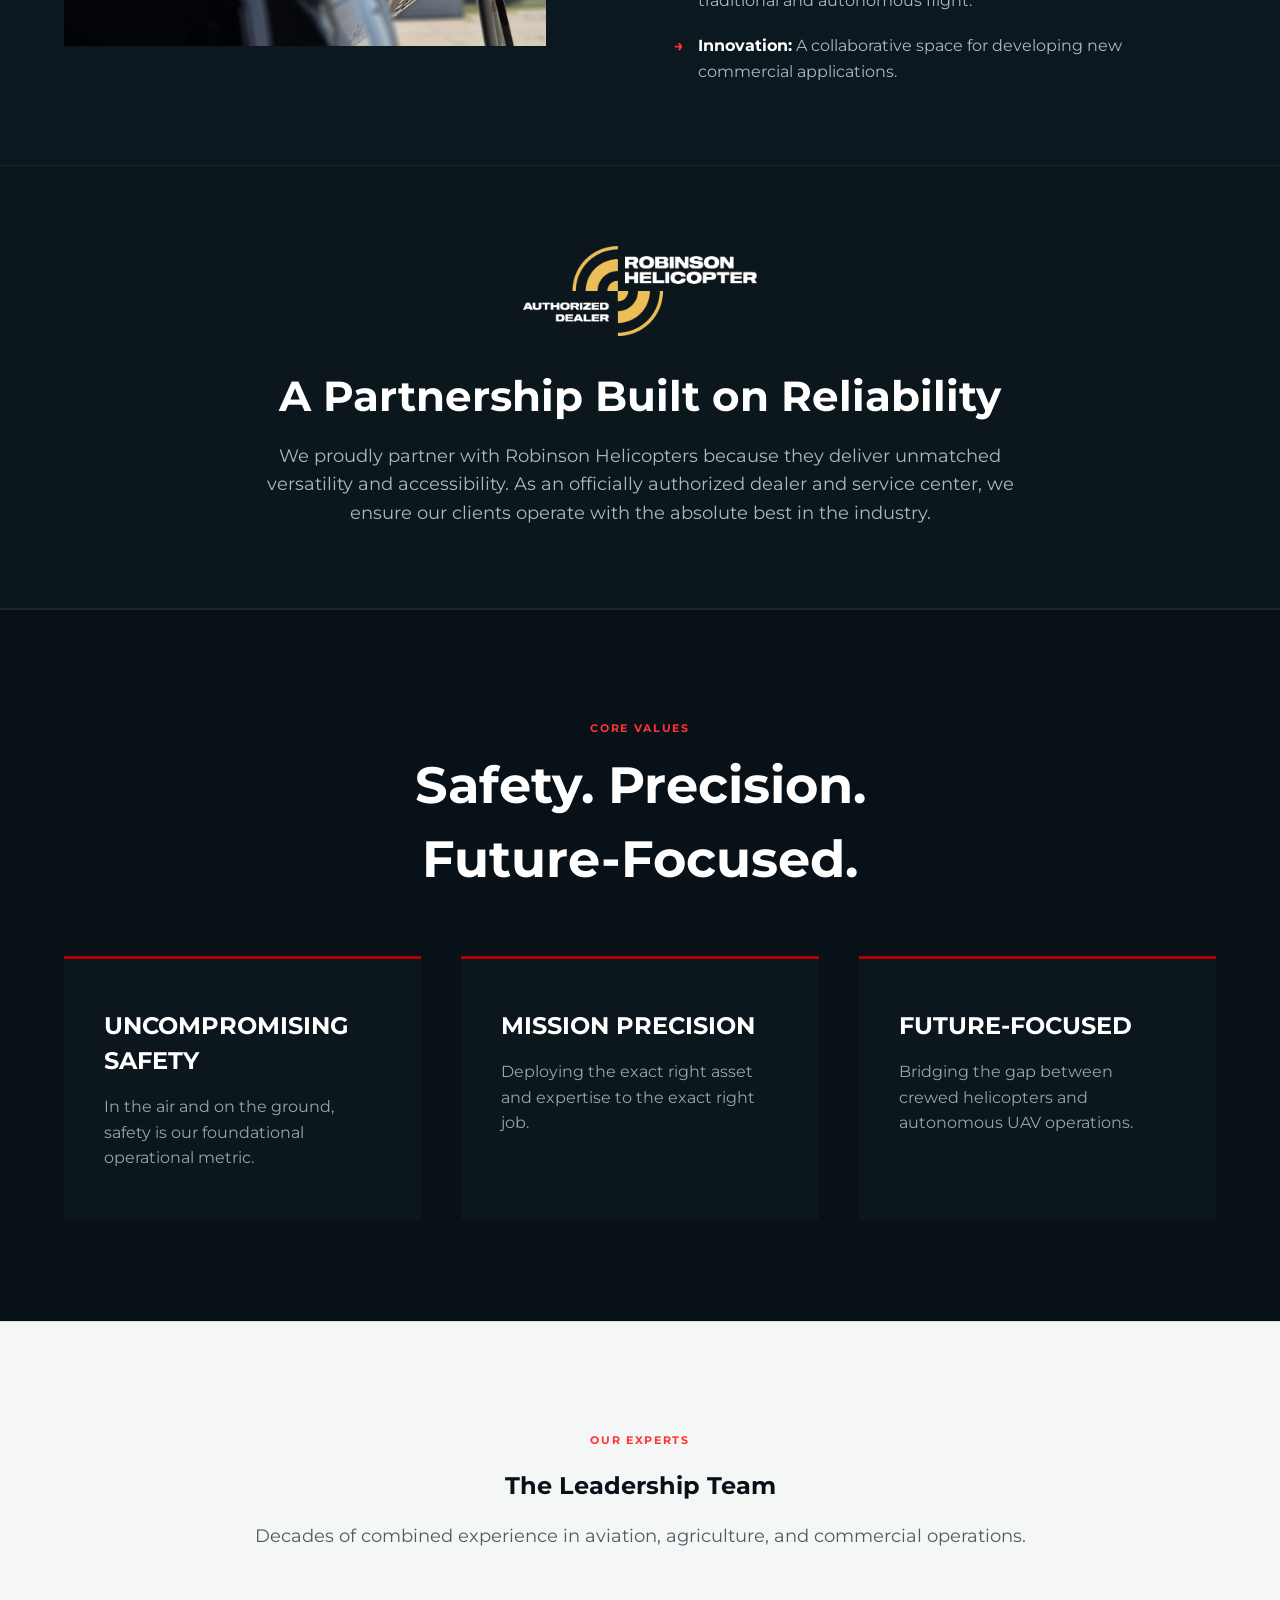
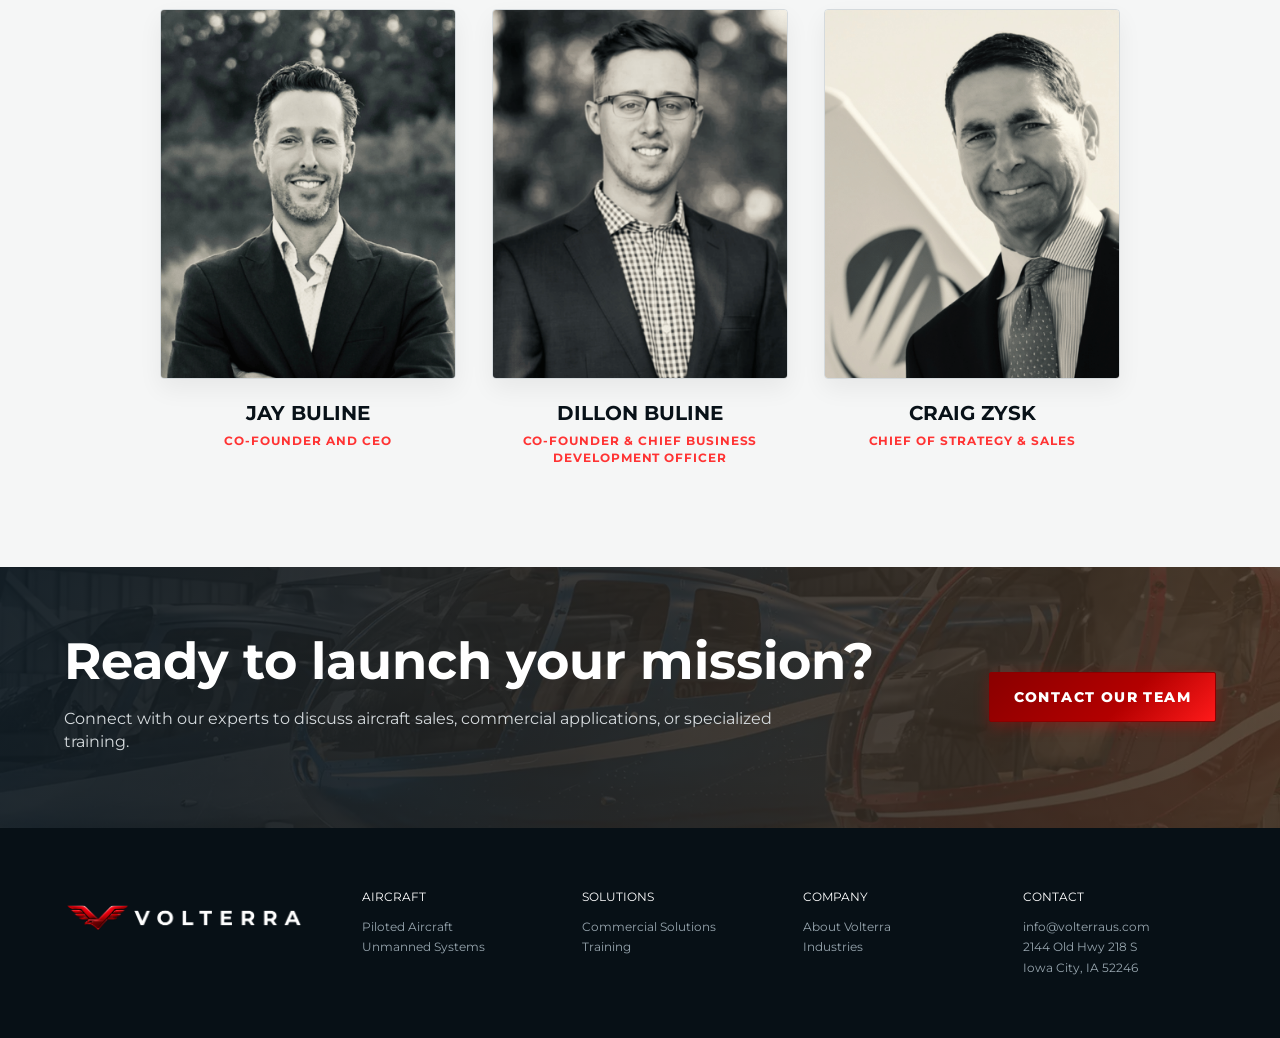
==== commit 22c2546e: "ok" ====
--- a/Volterra_Website_Starter/index.html
+++ b/Volterra_Website_Starter/index.html
@@ -3,176 +3,139 @@
 <head>
   <meta charset="utf-8">
   <meta name="viewport" content="width=device-width,initial-scale=1">
-  <title>Volterra | Advanced Aviation Solutions</title>
+  <title>About Volterra | Advanced Aviation Solutions</title>
   <link href="https://fonts.googleapis.com/css2?family=Montserrat:wght@300;400;700;800&display=swap" rel="stylesheet">
-  <link rel="stylesheet" href="styles.css?v=20">
+  <link rel="stylesheet" href="styles.css?v=31">
 </head>
 <body>
   <header>
-    <a href="#" class="brand-link">
+    <a href="index.html" class="brand-link">
       <img src="volterra-horizontal-logo-whitetext.png" alt="Volterra Logo" class="brand-logo">
     </a>
     <nav>
-      <a href="#aircraft">Aircraft</a>
-      <a href="#solutions">Solutions</a>
-      <a href="#industries">Industries</a>
-      <a href="#service">Service & Support</a>
-      <a href="#about">About</a>
-      <a href="#contact">Contact</a>
+      <a href="index.html#aircraft">Aircraft</a>
+      <a href="index.html#solutions">Solutions</a>
+      <a href="training.html">Training</a>
+      <a href="index.html#industries">Industries</a>
+      <a href="index.html#service">Service & Support</a>
+      <a href="about.html">About</a>
+      <a href="contact.html">Contact</a>
     </nav>
-    <a class="btn small" href="#contact">Contact Our Team</a>
+    <a class="btn small" href="contact.html">Contact Our Team</a>
     <div class="mobile-menu">
       <svg width="28" height="28" viewBox="0 0 24 24" fill="none" stroke="currentColor" stroke-width="2"><path d="M3 12h18M3 6h18M3 18h18"/></svg>
     </div>
   </header>
 
-  <section class="hero">
-    <video autoplay loop muted playsinline class="hero-video">
-      <source src="hero-video.mp4" type="video/mp4">
-    </video>
+  <!-- HERO SECTION -->
+  <section class="hero about-hero">
     <div class="shade"></div>
     <div class="copy">
-      <h1><strong>ADVANCING<br>AVIATION.</strong><br>EXPANDING<br>WHAT’S POSSIBLE.</h1>
-      <p>Volterra delivers piloted and unmanned aviation solutions for demanding commercial applications.</p>
-      <div class="actions">
-        <a class="btn" href="#about">Explore Volterra</a>
-        <a class="btn outline" href="#contact">Contact Our Team</a>
-      </div>
-    </div>
-    <div class="scroll-arrow">
-      <svg width="28" height="16" viewBox="0 0 24 14" fill="none" stroke="currentColor" stroke-width="2"><path d="M2 2l10 10L22 2"/></svg>
+      <p class="eyebrow blue">About Us</p>
+      <h1><strong>ROOTED IN REALITY.</strong><br>REACHING HIGHER.</h1>
+      <p>We don't just fly. We solve complex, real-world problems with advanced piloted and unmanned aviation solutions.</p>
     </div>
   </section>
 
-  <!-- ROBINSON-STYLE SLIDER -->
-  <section class="heli-slider" id="solutions">
-    <div class="bg-title" id="bg-title">R66</div>
-
-    <div class="carousel-container">
-      <button class="slider-btn prev" onclick="moveSlide(-1)">
-        <svg width="24" height="24" viewBox="0 0 24 24" fill="none" stroke="currentColor" stroke-width="1.5"><path d="M15 18l-6-6 6-6"/></svg>
-      </button>
-      <button class="slider-btn next" onclick="moveSlide(1)">
-        <svg width="24" height="24" viewBox="0 0 24 24" fill="none" stroke="currentColor" stroke-width="1.5"><path d="M9 18l6-6-6-6"/></svg>
-      </button>
-
-      <div class="carousel-track-wrapper" id="swipe-area">
-        <div class="carousel-track" id="track">
-          <div class="slide" onclick="setSlide(0)"><img src="heli-r66.png" alt="R66"></div>
-          <div class="slide" onclick="setSlide(1)"><img src="heli-sprayhawk.png" alt="Sprayhawk"></div>
-          <div class="slide" onclick="setSlide(2)"><img src="heli-r44.png" alt="R44"></div>
-          <div class="slide" onclick="setSlide(3)"><img src="heli-r88.webp" alt="R88"></div>
-          <div class="slide" onclick="setSlide(4)"><img src="heli-r22.png" alt="R22"></div>
-        </div>
-      </div>
+  <!-- SECTION BELOW HERO (ROBINSON TEAM) -->
+  <section class="light grid2 about-origin-grid">
+    <div class="origin-text-block">
+      <p class="eyebrow blue">Born from Agriculture</p>
+      <h2>A unique perspective on real-world challenges.</h2>
+      <p>Understanding the grueling demands of Midwest crop and soil management led to our pursuit of hyper-efficient aerial solutions. Today, we bring that same hardworking, grounded innovation to the energy, infrastructure, and commercial sectors.</p>
     </div>
-
-    <div class="carousel-dots" id="dots">
-      <span class="dot" onclick="setSlide(0)"></span>
-      <span class="dot" onclick="setSlide(1)"></span>
-      <span class="dot" onclick="setSlide(2)"></span>
-      <span class="dot" onclick="setSlide(3)"></span>
-      <span class="dot" onclick="setSlide(4)"></span>
-    </div>
-
-    <div class="carousel-content">
-      <p class="series" id="c-series">R66 Series</p>
-      <h2 id="c-title">R66 Turbine</h2>
-      <p id="c-desc"><strong>THE POWER TO PERFORM.</strong> The R66 Turbine incorporates many of the design features of its reputable predecessor, the R44, including a two-bladed rotor system, T-bar cyclic, and an open interior cabin configuration. Powered by a Rolls Royce RR300 turbine engine.</p>
-      <a href="#contact" class="btn">Learn More</a>
+    <div class="about-feature-img-wrapper">
+      <img src="about-team-robinson.jpg" alt="Volterra Team at Robinson Helicopter Company" class="about-feature-img">
     </div>
   </section>
 
-  <!-- AUTHORIZED DEALER BANNER -->
-  <section class="auth-dealer">
-    <img src="robinson-authorized-dealer.png" alt="Robinson Authorized Dealer">
-  </section>
-
-  <section class="light grid2" id="industries">
-    <div>
-      <p class="eyebrow blue">Aviation for the real world</p>
-      <h2>Real industries.<br>Real impact.</h2>
-      <p>From agriculture and energy to infrastructure and emerging commercial applications, Volterra helps organizations put advanced aviation technology to work.</p>
-      <a href="#" class="text-link blue">Explore Industries <svg class="arrow" viewBox="0 0 24 24"><path d="M5 12h14M12 5l7 7-7 7" stroke="currentColor" fill="none" stroke-width="2"/></svg></a>
+  <!-- THE CAMPUS (HANGAR TAIL-BOOM PHOTO) -->
+  <section class="campus about-campus">
+    <div class="campus-photo-wrapper">
+      <img src="about-campus-hangar.png" alt="Volterra Campus Facility" class="campus-feature-img">
     </div>
-    <div class="industry-grid">
-      <article class="ag">
-        <div class="card-content">
-          <span class="industry-title">Agriculture</span>
-        </div>
-      </article>
-      <article class="energy">
-        <div class="card-content">
-          <span class="industry-title">Energy</span>
-        </div>
-      </article>
-      <article class="infra">
-        <div class="card-content">
-          <span class="industry-title">Infrastructure</span>
-        </div>
-      </article>
-      <article class="emerging">
-        <div class="card-content">
-          <span class="industry-title">Emerging</span>
-        </div>
-      </article>
+    <div class="campus-content-block">
+      <p class="eyebrow blue">The Hub</p>
+      <h2>The Volterra Campus</h2>
+      <p style="color: #97a5ae;">Located in Iowa City, our purpose-built campus is the center of our operations.</p>
+      <ul class="campus-list">
+        <li><strong>Service & Maintenance:</strong> State-of-the-art bays for keeping fleets mission-ready.</li>
+        <li><strong>Training & Flight Ops:</strong> Where pilots and operators master traditional and autonomous flight.</li>
+        <li><strong>Innovation:</strong> A collaborative space for developing new commercial applications.</li>
+      </ul>
     </div>
   </section>
 
-  <section class="split" id="aircraft">
-    <div class="panel crewed">
-      <div class="panel-content">
-        <p class="eyebrow blue">Piloted Aviation</p>
-        <h2>Proven aircraft.<br>Professional support.</h2>
-        <a href="#" class="text-link">Learn More <svg class="arrow" viewBox="0 0 24 24"><path d="M5 12h14M12 5l7 7-7 7" stroke="currentColor" fill="none" stroke-width="2"/></svg></a>
+  <!-- ROBINSON PARTNERSHIP -->
+  <section class="auth-dealer partnership-section">
+    <img src="robinson-authorized-dealer.png" alt="Robinson Authorized Dealer" class="partnership-logo">
+    <div class="partnership-text">
+      <h2>A Partnership Built on Reliability</h2>
+      <p>We proudly partner with Robinson Helicopters because they deliver unmatched versatility and accessibility. As an officially authorized dealer and service center, we ensure our clients operate with the absolute best in the industry.</p>
+    </div>
+  </section>
+
+  <!-- CORE VALUES -->
+  <section class="values-section">
+    <div class="values-header">
+      <p class="eyebrow blue">Core Values</p>
+      <h2>Safety. Precision.<br>Future-Focused.</h2>
+    </div>
+    <div class="values-grid">
+      <div class="value-card">
+        <h3>Uncompromising Safety</h3>
+        <p>In the air and on the ground, safety is our foundational operational metric.</p>
       </div>
-    </div>
-    <div class="panel uncrewed">
-      <div class="panel-content">
-        <p class="eyebrow blue">Unmanned Aviation</p>
-        <h2>New capabilities.<br>New missions.</h2>
-        <a href="#" class="text-link">Learn More <svg class="arrow" viewBox="0 0 24 24"><path d="M5 12h14M12 5l7 7-7 7" stroke="currentColor" fill="none" stroke-width="2"/></svg></a>
+      <div class="value-card">
+        <h3>Mission Precision</h3>
+        <p>Deploying the exact right asset and expertise to the exact right job.</p>
+      </div>
+      <div class="value-card">
+        <h3>Future-Focused</h3>
+        <p>Bridging the gap between crewed helicopters and autonomous UAV operations.</p>
       </div>
     </div>
   </section>
 
-  <section class="ag-section">
-    <div>
-      <p class="eyebrow blue">Deep roots. New technology.</p>
-      <h2>Born from agriculture.<br>Built for more.</h2>
-      <p>Decades of agricultural experience give Volterra a unique perspective on real-world challenges. We combine that knowledge with advanced aviation technology to deliver practical solutions today and into the future.</p>
+  <!-- LEADERSHIP TEAM (3 MEMBERS) -->
+  <section class="leadership-section">
+    <div class="leadership-header">
+      <p class="eyebrow blue">Our Experts</p>
+      <h2>The Leadership Team</h2>
+      <p>Decades of combined experience in aviation, agriculture, and commercial operations.</p>
     </div>
-    <div class="field"></div>
-  </section>
-
-  <section class="light grid2">
-    <div>
-      <p class="eyebrow blue">One platform. A world of possibilities.</p>
-      <h2>Mission-ready aviation for demanding environments.</h2>
-      <p>Our aircraft, expertise and support help customers solve complex problems across industries and geographies.</p>
-    </div>
-    <div class="landscapes">
-      <div class="landscape-1"></div>
-      <div class="landscape-2"></div>
-      <div class="landscape-3"></div>
+    <div class="team-grid">
+      <div class="team-card">
+        <div class="team-photo">
+          <img src="team-jay-buline.png" alt="Jay Buline">
+        </div>
+        <h3>Jay Buline</h3>
+        <p class="team-title">Co-Founder and CEO</p>
+      </div>
+      <div class="team-card">
+        <div class="team-photo">
+          <img src="team-dillon-buline.png" alt="Dillon Buline">
+        </div>
+        <h3>Dillon Buline</h3>
+        <p class="team-title">Co-Founder &amp; Chief Business Development Officer</p>
+      </div>
+      <div class="team-card">
+        <div class="team-photo">
+          <img src="team-craig-zysk.png" alt="Craig Zysk">
+        </div>
+        <h3>Craig Zysk</h3>
+        <p class="team-title">Chief of Strategy &amp; Sales</p>
+      </div>
     </div>
   </section>
 
-  <section class="campus" id="about">
+  <!-- CTA -->
+  <section class="cta">
     <div>
-      <p class="eyebrow blue">A new vision for aviation</p>
-      <h2>The Volterra Campus</h2>
-      <p>A purpose-built hub for aviation innovation, training, service and collaboration.</p>
+      <h2>Ready to launch your mission?</h2>
+      <p>Connect with our experts to discuss aircraft sales, commercial applications, or specialized training.</p>
     </div>
-    <div class="campus-art"></div>
-  </section>
-
-  <section class="cta" id="contact">
-    <div>
-      <h2>Let’s move aviation forward.</h2>
-      <p>Whether you’re exploring aircraft, new technology, commercial applications or strategic collaboration, we’d like to hear from you.</p>
-    </div>
-    <a class="btn" href="mailto:info@volterraus.com">Start a Conversation</a>
+    <a class="btn" href="contact.html">Contact Our Team</a>
   </section>
 
   <footer id="service">
@@ -182,59 +145,5 @@
     <div>Company<br><span>About Volterra<br>Industries</span></div>
     <div>Contact<br><span>info@volterraus.com<br>2144 Old Hwy 218 S<br>Iowa City, IA 52246</span></div>
   </footer>
-
-  <script>
-    const slideData = [
-      { bg: "R66", series: "R66 Series", title: "R66 Turbine", desc: "<strong>THE POWER TO PERFORM.</strong> The R66 Turbine incorporates many of the design features of its reputable predecessor, the R44, including a two-bladed rotor system, T-bar cyclic, and an open interior cabin configuration. Powered by a Rolls Royce RR300 turbine engine." },
-      { bg: "UAV", series: "Unmanned Series", title: "R44 Sprayhawk", desc: "<strong>ADVANCED AGRICULTURAL AVIATION.</strong> The unmanned R44 Sprayhawk combines Robinson's proven helicopter platform with cutting-edge autonomous technology for high-efficiency, precision aerial application." },
-      { bg: "R44", series: "R44 Series", title: "R44 Raven II", desc: "<strong>THE WORLD'S BEST-SELLING GENERAL AVIATION HELICOPTER.</strong> The four-seat R44 Raven II delivers the performance of an expensive turbine helicopter at an affordable piston price. Its sleek design, impressive speed, and unparalleled reliability make it a favorite." },
-      { bg: "R88", series: "R88 Series", title: "R88", desc: "<strong>INTRODUCING OUR LARGEST, MOST CAPABLE WORKHORSE.</strong> The all-new R88 will have all the hallmarks of the Robinson brand: simplicity, dependability, and exceptional safety. It will carry more passengers, more cargo, and more specialized equipment than ever before. Powered by a Safran Arriel 2W engine, the R88 will also feature a full Garmin avionics suite." },
-      { bg: "R22", series: "R22 Series", title: "R22 Beta II", desc: "<strong>THE INDUSTRY STANDARD FOR TRAINING.</strong> The two-seat R22 Beta II is a proven workhorse that delivers exceptional performance in a variety of applications. It has a two-bladed rotor system and is powered by a proven Lycoming O-360 engine." }
-    ];
-
-    let currentIndex = 0;
-    const track = document.getElementById('track');
-    const slides = document.querySelectorAll('.slide');
-    const dots = document.querySelectorAll('.dot');
-    const bgTitle = document.getElementById('bg-title');
-    const cSeries = document.getElementById('c-series');
-    const cTitle = document.getElementById('c-title');
-    const cDesc = document.getElementById('c-desc');
-
-    function setSlide(index) {
-      if(index < 0) index = slides.length - 1;
-      if(index >= slides.length) index = 0;
-      currentIndex = index;
-
-      track.style.transform = `translateX(calc(var(--center-offset) - (var(--slide-width) * ${currentIndex})))`;
-
-      slides.forEach((s, i) => s.classList.toggle('active', i === currentIndex));
-      dots.forEach((d, i) => d.classList.toggle('active', i === currentIndex));
-
-      const data = slideData[currentIndex];
-      bgTitle.textContent = data.bg;
-      cSeries.textContent = data.series;
-      cTitle.textContent = data.title;
-      cDesc.innerHTML = data.desc;
-    }
-
-    function moveSlide(dir) { setSlide(currentIndex + dir); }
-    setSlide(0);
-
-    // Touch Swipe Logic for Mobile
-    let touchstartX = 0;
-    let touchendX = 0;
-    const swipeArea = document.getElementById('swipe-area');
-
-    swipeArea.addEventListener('touchstart', e => {
-      touchstartX = e.changedTouches[0].screenX;
-    });
-
-    swipeArea.addEventListener('touchend', e => {
-      touchendX = e.changedTouches[0].screenX;
-      if (touchendX < touchstartX - 40) moveSlide(1);  
-      if (touchendX > touchstartX + 40) moveSlide(-1); 
-    });
-  </script>
 </body>
 </html>
--- a/Volterra_Website_Starter/styles.css
+++ b/Volterra_Website_Starter/styles.css
@@ -11,7 +11,7 @@
 .brand-logo { height: 60px; width: auto; display: block; margin-right: auto; }
 nav { display: flex; gap: 24px; font-size: 12px; text-transform: uppercase; margin-left: auto; }
 
-/* RED GRADIENT BUTTONS (Reduced dark stop to 60% so more light red shines through) */
+/* RED GRADIENT BUTTONS */
 .btn { display: inline-block; padding: 14px 24px; background: linear-gradient(135deg, #8a0000 0%, #b30000 60%, #ff1a1a 100%); border: 1px solid #8a0000; color: #fff; text-transform: uppercase; font-size: 14px; font-weight: 800; letter-spacing: .1em; transition: 0.3s; cursor: pointer; box-shadow: 0 4px 15px rgba(230,0,0,0.3); border-radius: 2px; text-align: center; }
 .btn:hover { background: linear-gradient(135deg, #a30000 0%, #cc0000 60%, #ff4d4d 100%); box-shadow: 0 6px 20px rgba(255,0,0,0.5); border-color: #a30000; transform: translateY(-2px); }
 .btn.small { padding: 11px 16px; font-size: 12px; }
@@ -26,7 +26,7 @@
 .text-link:hover { opacity: 0.7; }
 .arrow { width: 14px; height: 14px; vertical-align: middle; stroke: currentColor; }
 
-/* Hero Section (With Drop Shadow and Z-index) */
+/* Hero Section */
 .hero { min-height: 85vh; position: relative; display: flex; align-items: center; padding: 120px 6vw 70px; overflow: hidden; background: #081118; z-index: 5; box-shadow: 0 20px 50px rgba(0,0,0,0.8); }
 .hero-video { position: absolute; top: 0; left: 0; width: 100%; height: 100%; object-fit: cover; z-index: 0; pointer-events: none; }
 .shade { position: absolute; inset: 0; background: linear-gradient(90deg, rgba(7,16,25,0.95) 0%, rgba(7,16,25,0.6) 45%, transparent 100%); z-index: 1; }
@@ -74,12 +74,11 @@
 .light p { color: #4e5b64; }
 .light h2, .ag-section h2, .campus h2, .cta h2 { font-size: clamp(34px, 4vw, 56px); line-height: 1.02; margin: 10px 0 20px; }
 
-/* Industry Cards - VERTICAL TEXT STYLING */
+/* Industry Cards */
 .industry-grid { display: grid; grid-template-columns: repeat(4, 1fr); gap: 6px; }
 .industry-grid article { min-height: 400px; padding: 0; display: flex; flex-direction: column; justify-content: center; align-items: center; text-transform: uppercase; position: relative; cursor: pointer; overflow: hidden; }
 .card-content { position: relative; z-index: 2; display: flex; justify-content: center; align-items: center; width: 100%; height: 100%; }
 
-/* Solid Fill Text */
 .industry-title { font-size: clamp(40px, 4vw, 56px); font-weight: 800; color: #ffffff; writing-mode: vertical-rl; transform: rotate(180deg); letter-spacing: 0.1em; transition: 0.4s ease; margin: 0; text-shadow: 0 4px 15px rgba(0,0,0,0.5); }
 .industry-grid article:hover .industry-title { transform: rotate(180deg) scale(1.05); }
 
@@ -121,42 +120,197 @@
 .footer-logo { height: 60px; width: auto; display: block; margin-bottom: 20px; }
 footer span { display: block; color: #97a5ae; line-height: 1.7; text-transform: none; margin-top: 12px; }
 
-/* Mobile Adjustments */
+/* =========================================
+   ABOUT PAGE STYLES
+========================================= */
+.about-hero { background: #121a20; min-height: 60vh; box-shadow: 0 10px 25px rgba(0,0,0,0.15); }
+
+/* Origin Grid & Team Photo */
+.about-origin-grid {
+  grid-template-columns: 1fr 1.15fr;
+  align-items: center;
+  gap: 60px;
+}
+.about-feature-img-wrapper {
+  width: 100%;
+  height: 420px;
+  max-height: 420px;
+  border-radius: 4px;
+  overflow: hidden;
+  box-shadow: 0 10px 30px rgba(0,0,0,0.12);
+  border: 1px solid #d5dadd;
+}
+.about-feature-img {
+  width: 100%;
+  height: 100%;
+  object-fit: cover;
+  object-position: center 20%; /* Keeps faces centered cleanly */
+  display: block;
+}
+
+/* Campus Section & Hangar Image */
+.about-campus {
+  grid-template-columns: 1fr 1.1fr;
+  align-items: center;
+  background: #0c1820;
+}
+.campus-photo-wrapper {
+  width: 100%;
+  height: 520px;
+  max-height: 520px;
+  overflow: hidden;
+  display: flex;
+}
+.campus-feature-img {
+  width: 100%;
+  height: 100%;
+  object-fit: cover;
+  object-position: center 30%;
+  display: block;
+}
+.campus-content-block {
+  padding: 60px 5vw;
+  display: flex;
+  flex-direction: column;
+  justify-content: center;
+}
+.campus-list { list-style: none; padding: 0; margin: 30px 0 0; }
+.campus-list li { margin-bottom: 20px; padding-left: 24px; position: relative; color: #aeb8bf; font-size: 16px; line-height: 1.6; }
+.campus-list li strong { color: #fff; }
+.campus-list li::before { content: '→'; position: absolute; left: 0; color: #ff3333; font-weight: bold; }
+
+/* Partnership Section */
+.partnership-section { flex-direction: column; padding: 80px 5vw; border-top: 1px solid #1a2730; }
+.partnership-logo { height: 110px; margin-bottom: 30px; }
+.partnership-text { max-width: 800px; text-align: center; }
+.partnership-text h2 { font-size: clamp(28px, 4vw, 42px); margin: 0 0 15px; }
+.partnership-text p { color: #aeb8bf; font-size: 18px; line-height: 1.6; margin: 0; }
+
+/* Values */
+.values-section { padding: 100px 5vw; background: #081118; border-top: 1px solid #1a2730; }
+.values-header { text-align: center; margin-bottom: 60px; }
+.values-header h2 { font-size: clamp(34px, 4vw, 56px); margin: 10px 0 0; }
+.values-grid { display: grid; grid-template-columns: repeat(3, 1fr); gap: 40px; max-width: 1200px; margin: 0 auto; }
+.value-card { background: #0c161d; padding: 50px 40px; border-top: 3px solid #b30000; transition: 0.3s; }
+.value-card:hover { transform: translateY(-10px); box-shadow: 0 10px 30px rgba(0,0,0,0.5); border-color: #ff3333; }
+.value-card h3 { font-size: 24px; text-transform: uppercase; margin: 0 0 15px; color: #fff; }
+.value-card p { color: #97a5ae; margin: 0; line-height: 1.6; }
+
+/* Leadership Team (3 Across - Tightly Proportioned) */
+.leadership-section { padding: 100px 5vw; background: #f5f6f6; border-top: 1px solid #d5dadd; }
+.leadership-header { text-align: center; margin-bottom: 60px; }
+.leadership-header h2 { color: #081118; }
+.leadership-header p:not(.eyebrow) { color: #4e5b64; font-size: 18px; }
+.team-grid {
+  display: grid;
+  grid-template-columns: repeat(3, 1fr);
+  gap: 36px;
+  max-width: 960px; /* Constrains column width so headshots don't become massive */
+  margin: 0 auto;
+}
+.team-card { text-align: center; }
+.team-photo {
+  width: 100%;
+  aspect-ratio: 4/5;
+  background: #ffffff;
+  border: 1px solid #d5dadd;
+  box-shadow: 0 10px 25px rgba(0,0,0,0.06);
+  margin-bottom: 20px;
+  overflow: hidden;
+  border-radius: 4px;
+  transition: 0.3s;
+}
+.team-photo img {
+  width: 100%;
+  height: 100%;
+  object-fit: cover;
+  object-position: center 15%;
+  display: block;
+}
+.team-card:hover .team-photo {
+  border-color: #ff3333;
+  box-shadow: 0 12px 30px rgba(255,51,51,0.18);
+  transform: translateY(-5px);
+}
+.team-card h3 { font-size: 20px; margin: 0 0 5px; color: #081118; text-transform: uppercase; }
+.team-title { color: #ff3333; font-weight: 700; font-size: 12px; text-transform: uppercase; letter-spacing: 0.08em; margin: 0; line-height: 1.4; }
+
+/* =========================================
+   CONTACT PAGE STYLES
+========================================= */
+.contact-hero { background: #121a20; min-height: 45vh; box-shadow: 0 10px 25px rgba(0,0,0,0.15); }
+.contact-section-wrapper { background: #f5f6f6; color: #121a20; }
+.contact-section { display: grid; grid-template-columns: 1fr 1.5fr; gap: 80px; padding: 100px 5vw; max-width: 1400px; margin: 0 auto; }
+.contact-info h2 { font-size: clamp(28px, 3vw, 42px); margin: 0 0 15px; color: #081118; }
+.contact-info > p { color: #4e5b64; line-height: 1.6; margin-bottom: 40px; font-size: 16px; }
+.info-block { margin-bottom: 35px; }
+.contact-link, .contact-address { font-size: 18px; color: #121a20; font-weight: 700; line-height: 1.5; display: inline-block; transition: 0.2s; }
+.contact-link:hover { color: #ff3333; }
+.contact-form-container { background: #ffffff; border: 1px solid #d5dadd; padding: 10px; border-radius: 4px; box-shadow: 0 10px 30px rgba(0,0,0,0.08); }
+
+/* =========================================
+   TRAINING PAGE STYLES
+========================================= */
+.training-hero { background: #121a20; min-height: 60vh; box-shadow: 0 10px 25px rgba(0,0,0,0.15); }
+.courses-section { padding: 100px 5vw; background: #0c1820; border-top: 1px solid #1a2730; }
+.courses-header { text-align: center; margin-bottom: 60px; }
+.courses-header h2 { font-size: clamp(34px, 4vw, 56px); margin: 10px 0 0; }
+.courses-grid { display: grid; grid-template-columns: repeat(auto-fit, minmax(320px, 1fr)); gap: 40px; max-width: 1000px; margin: 0 auto; }
+.course-card { background: #081118; padding: 40px; border-top: 3px solid #b30000; border-radius: 2px; display: flex; flex-direction: column; transition: 0.3s; border-left: 1px solid #1a2730; border-right: 1px solid #1a2730; border-bottom: 1px solid #1a2730; }
+.course-card:hover { transform: translateY(-5px); box-shadow: 0 10px 30px rgba(0,0,0,0.5); border-top-color: #ff3333; }
+.course-date { display: inline-block; align-self: flex-start; background: #ff3333; color: #fff; padding: 6px 12px; font-size: 11px; font-weight: 800; text-transform: uppercase; letter-spacing: .1em; margin-bottom: 25px; border-radius: 2px; }
+.course-card h3 { font-size: 24px; margin: 0 0 5px; color: #fff; }
+.course-type { color: #ff3333; font-size: 12px; font-weight: 700; text-transform: uppercase; margin: 0 0 20px; letter-spacing: 0.05em; }
+.course-desc { color: #97a5ae; margin: 0 0 30px; line-height: 1.6; flex-grow: 1; }
+.course-details { list-style: none; padding: 0; margin: 0 0 35px; border-top: 1px solid #1a2730; padding-top: 25px; }
+.course-details li { color: #97a5ae; font-size: 14px; margin-bottom: 10px; }
+.course-details li strong { color: #fff; text-transform: uppercase; font-size: 12px; letter-spacing: 0.05em; margin-right: 5px; }
+.course-card .btn { align-self: flex-start; }
+
+/* =========================================
+   MOBILE & RESPONSIVE ADJUSTMENTS
+========================================= */
 .mobile-menu { display: none; color: #fff; cursor: pointer; }
 
 @media (max-width: 900px) {
   :root { --slide-width: 75%; --center-offset: 12.5%; }
-  
   nav, .btn.small { display: none; }
   .mobile-menu { display: block; margin-left: auto; }
-  
   .brand-logo { height: 48px; } 
   header { padding: 0 5vw; }
-
   .hero { min-height: 70vh; padding: 120px 5vw 60px; }
+  .contact-hero { min-height: 40vh; }
+  .training-hero { min-height: 50vh; }
   .hero h1 { font-size: clamp(32px, 9vw, 50px); margin: 12px 0 20px; }
-  
   .shade { background: linear-gradient(90deg, rgba(7,16,25,0.85) 0%, rgba(7,16,25,0.2) 100%); }
-  
   .slider-btn { width: 36px; height: 36px; }
   .slider-btn.prev { left: 1vw; }
   .slider-btn.next { right: 1vw; }
-  
   .carousel-content h2 { font-size: 38px; }
 
-  .grid2, .ag-section, .campus, .split { grid-template-columns: 1fr; padding: 50px 5vw; }
+  .grid2, .ag-section, .campus, .split, .contact-section { grid-template-columns: 1fr; padding: 50px 5vw; }
   .industry-grid { grid-template-columns: 1fr 1fr; }
-  
-  /* FLIP TITLES TO HORIZONTAL ON MOBILE/TABLET */
   .industry-title { writing-mode: horizontal-tb; transform: none; text-align: center; }
   .industry-grid article:hover .industry-title { transform: scale(1.05); }
-
   .landscapes { grid-template-columns: 1fr; }
   .cta { flex-direction: column; align-items: flex-start; }
   footer { grid-template-columns: 1fr 1fr; gap: 40px; padding: 50px 5vw; }
   .footer-logo { height: 40px; }
   .panel, .field, .campus-art { min-height: 350px; }
   .field::before, .campus-art::before { background: linear-gradient(to bottom, #08131b 0%, transparent 30%); }
+
+  /* About Page Mobile Fixes */
+  .about-origin-grid { grid-template-columns: 1fr; gap: 35px; }
+  .about-feature-img-wrapper { height: 280px; max-height: 280px; }
+  
+  .about-campus { grid-template-columns: 1fr; }
+  .campus-photo-wrapper { height: 320px; max-height: 320px; }
+  .campus-content-block { padding: 40px 5vw; }
+
+  .values-grid { grid-template-columns: 1fr; gap: 20px; }
+  .team-grid { grid-template-columns: 1fr; max-width: 320px; gap: 40px; }
+  .contact-section { gap: 40px; }
+  .courses-grid { grid-template-columns: 1fr; }
 }
 
 @media (max-width: 560px) {
@@ -166,4 +320,9 @@
   .industry-grid, footer { grid-template-columns: 1fr; }
   .industry-grid article { min-height: 200px; }
   .industry-title { font-size: 32px; }
-}+
+  /* Mobile screen limits */
+  .about-feature-img-wrapper { height: 220px; max-height: 220px; }
+  .campus-photo-wrapper { height: 250px; max-height: 250px; }
+  .team-grid { max-width: 270px; }
+}
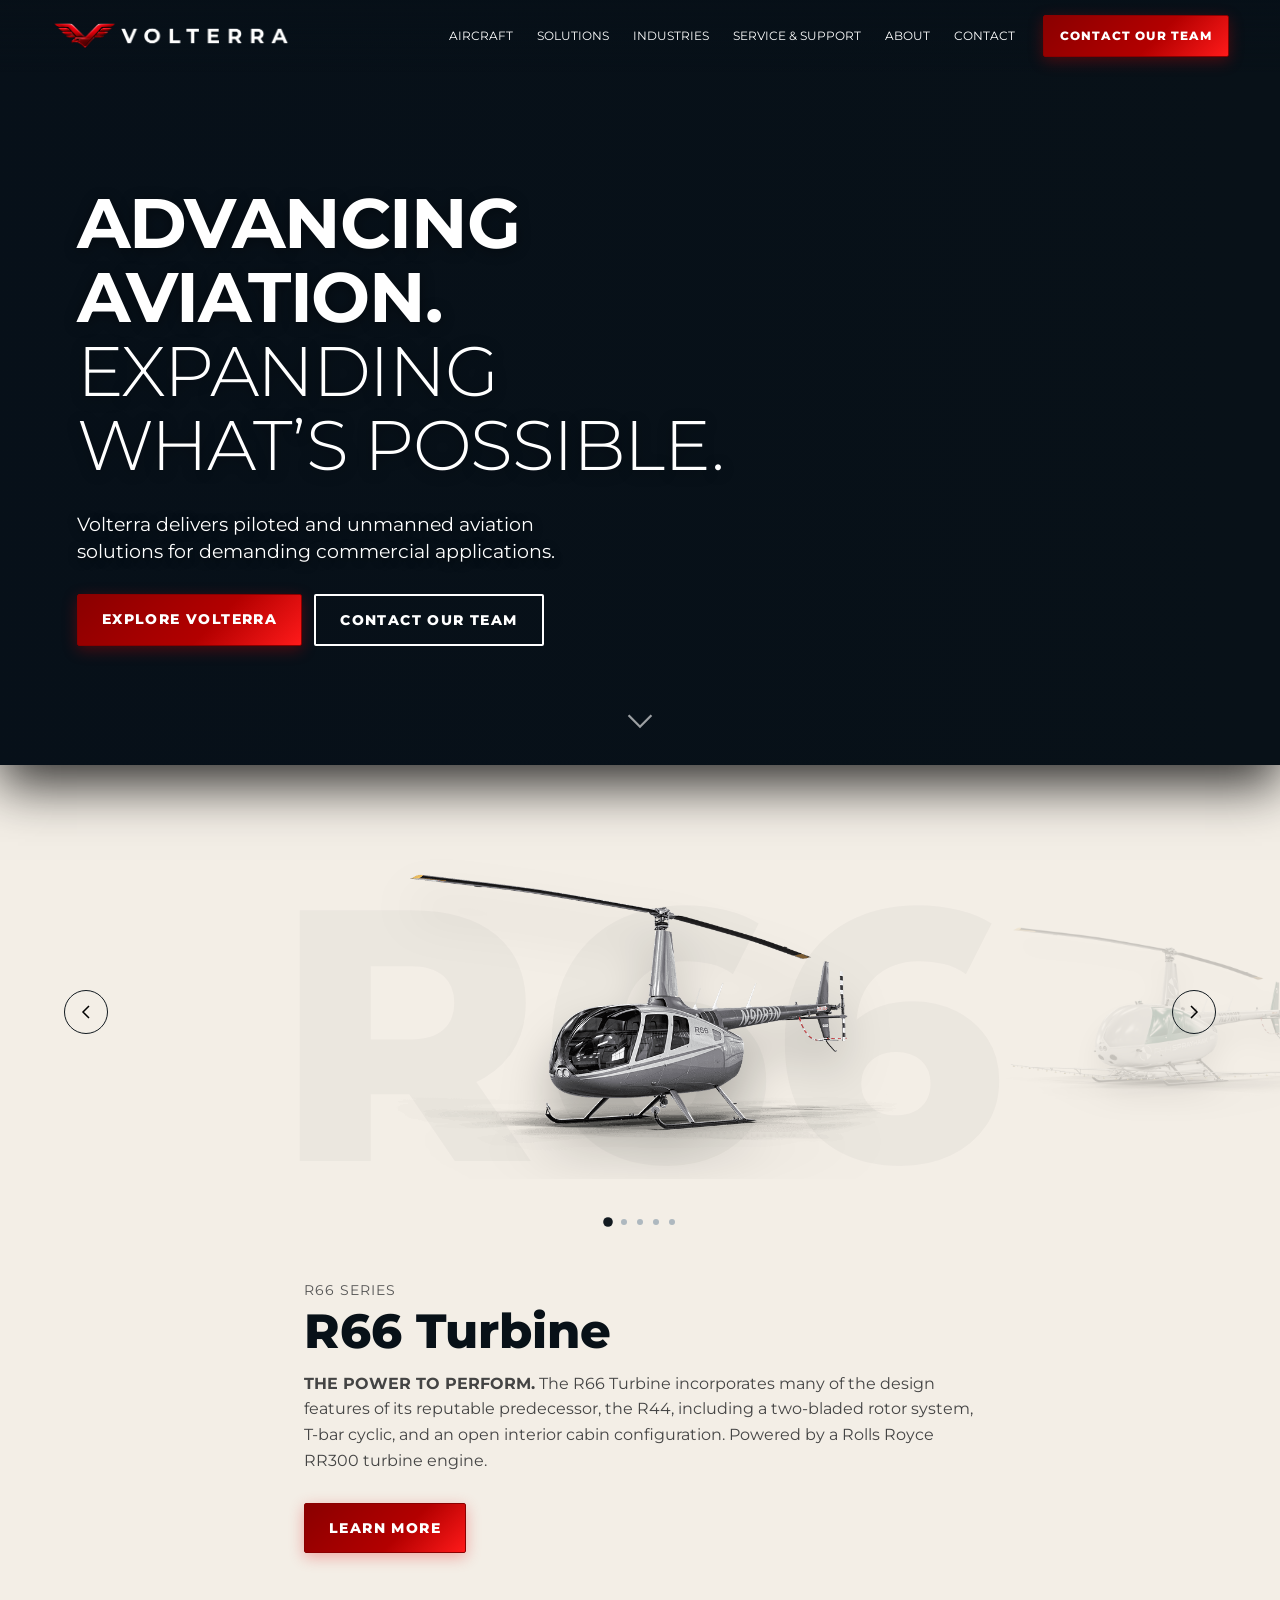
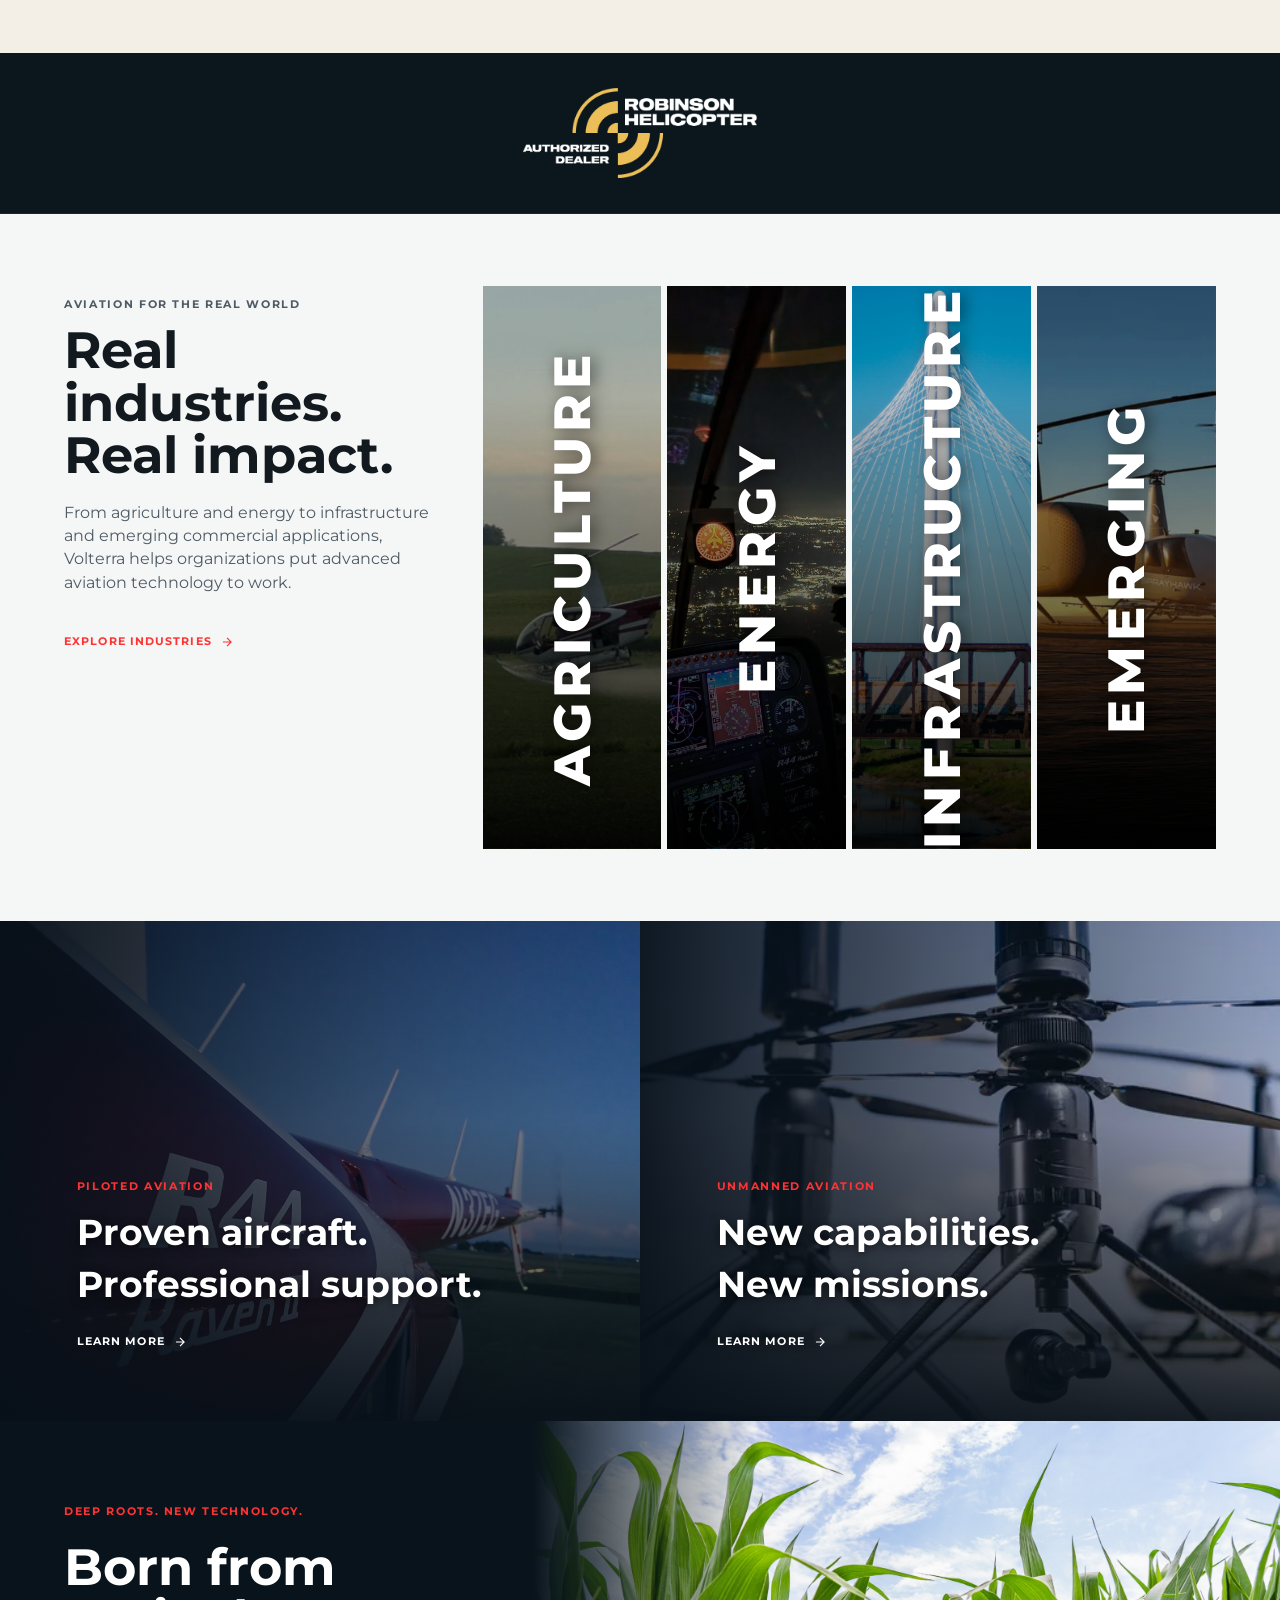
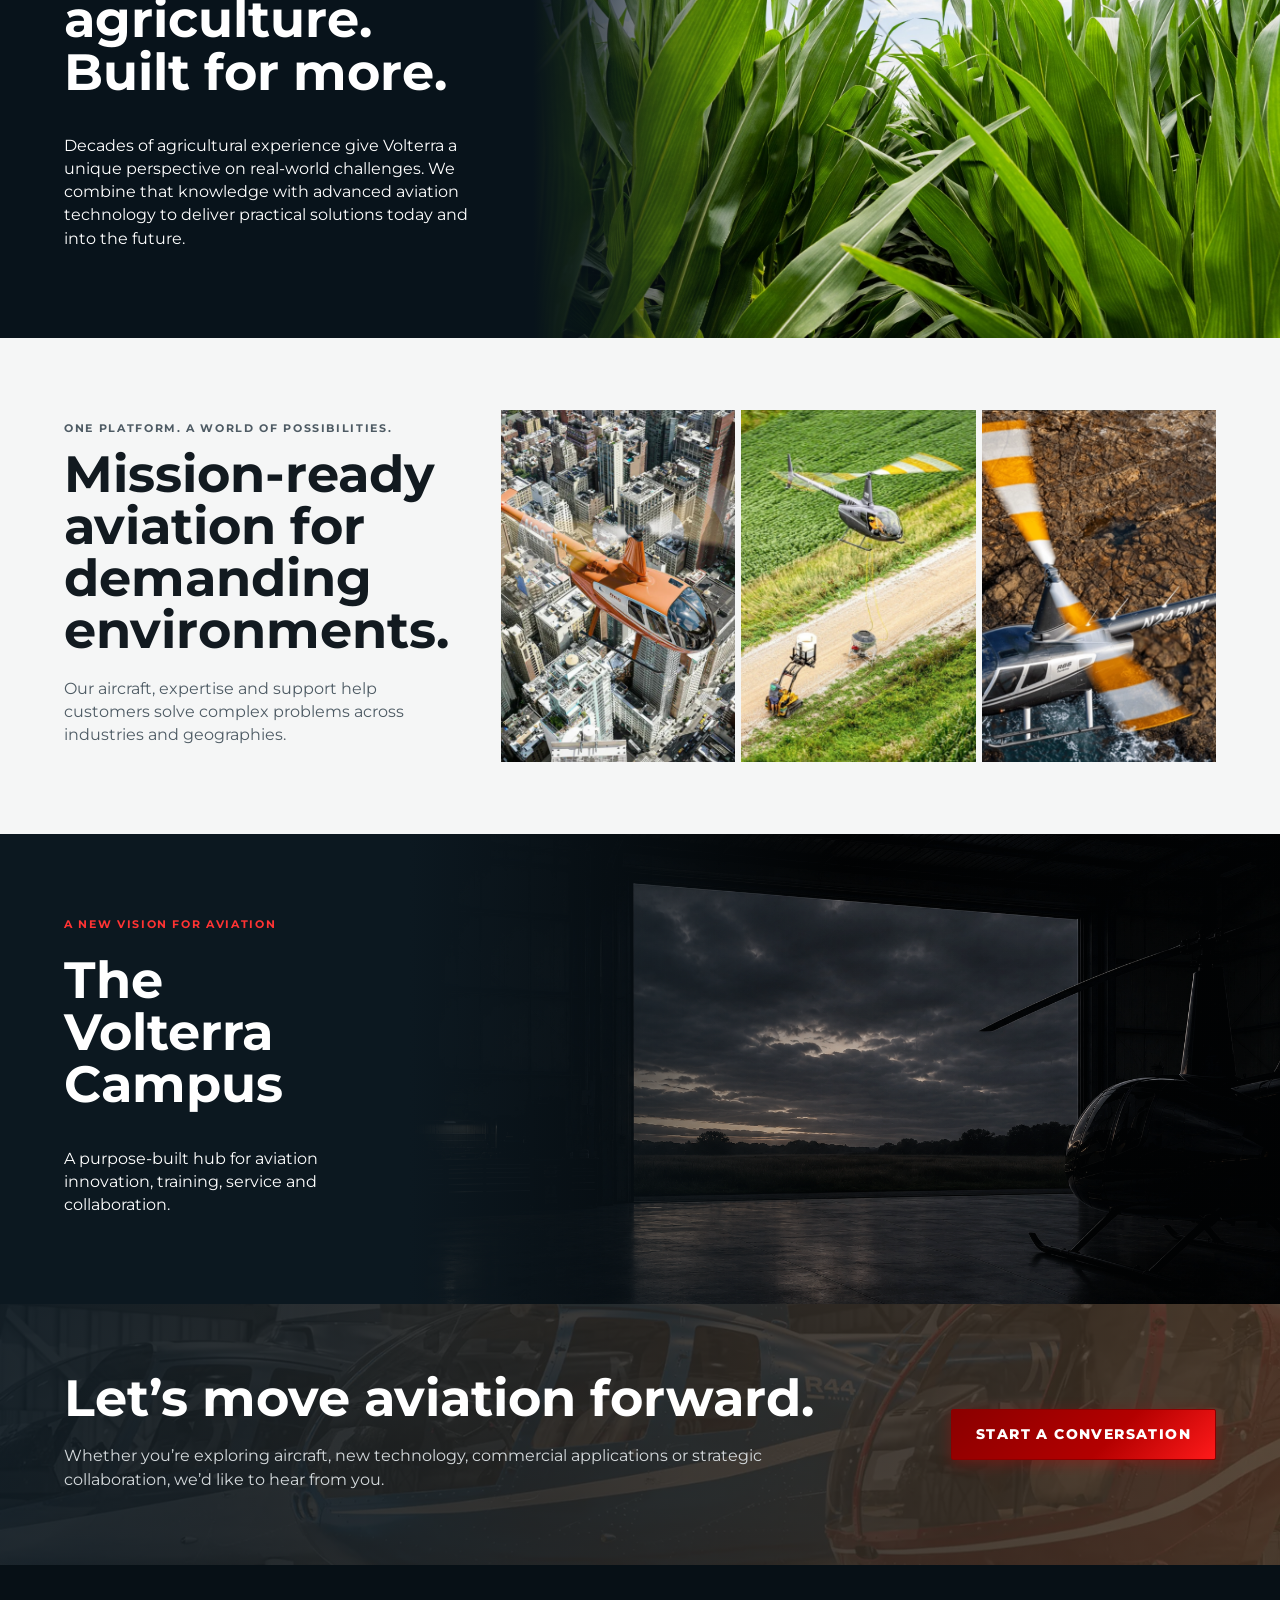
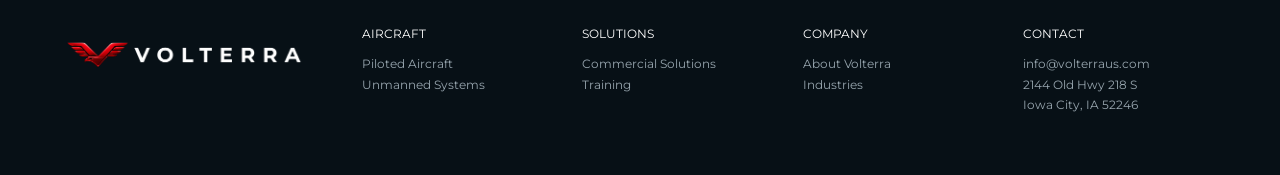
==== commit 4b1ded11: "Update index.html" ====
--- a/Volterra_Website_Starter/index.html
+++ b/Volterra_Website_Starter/index.html
@@ -3,139 +3,176 @@
 <head>
   <meta charset="utf-8">
   <meta name="viewport" content="width=device-width,initial-scale=1">
-  <title>About Volterra | Advanced Aviation Solutions</title>
+  <title>Volterra | Advanced Aviation Solutions</title>
   <link href="https://fonts.googleapis.com/css2?family=Montserrat:wght@300;400;700;800&display=swap" rel="stylesheet">
-  <link rel="stylesheet" href="styles.css?v=31">
+  <link rel="stylesheet" href="styles.css?v=20">
 </head>
 <body>
   <header>
-    <a href="index.html" class="brand-link">
+    <a href="#" class="brand-link">
       <img src="volterra-horizontal-logo-whitetext.png" alt="Volterra Logo" class="brand-logo">
     </a>
     <nav>
-      <a href="index.html#aircraft">Aircraft</a>
-      <a href="index.html#solutions">Solutions</a>
-      <a href="training.html">Training</a>
-      <a href="index.html#industries">Industries</a>
-      <a href="index.html#service">Service & Support</a>
-      <a href="about.html">About</a>
-      <a href="contact.html">Contact</a>
+      <a href="#aircraft">Aircraft</a>
+      <a href="#solutions">Solutions</a>
+      <a href="#industries">Industries</a>
+      <a href="#service">Service & Support</a>
+      <a href="#about">About</a>
+      <a href="#contact">Contact</a>
     </nav>
-    <a class="btn small" href="contact.html">Contact Our Team</a>
+    <a class="btn small" href="#contact">Contact Our Team</a>
     <div class="mobile-menu">
       <svg width="28" height="28" viewBox="0 0 24 24" fill="none" stroke="currentColor" stroke-width="2"><path d="M3 12h18M3 6h18M3 18h18"/></svg>
     </div>
   </header>
 
-  <!-- HERO SECTION -->
-  <section class="hero about-hero">
+  <section class="hero">
+    <video autoplay loop muted playsinline class="hero-video">
+      <source src="hero-video.mp4" type="video/mp4">
+    </video>
     <div class="shade"></div>
     <div class="copy">
-      <p class="eyebrow blue">About Us</p>
-      <h1><strong>ROOTED IN REALITY.</strong><br>REACHING HIGHER.</h1>
-      <p>We don't just fly. We solve complex, real-world problems with advanced piloted and unmanned aviation solutions.</p>
-    </div>
-  </section>
-
-  <!-- SECTION BELOW HERO (ROBINSON TEAM) -->
-  <section class="light grid2 about-origin-grid">
-    <div class="origin-text-block">
-      <p class="eyebrow blue">Born from Agriculture</p>
-      <h2>A unique perspective on real-world challenges.</h2>
-      <p>Understanding the grueling demands of Midwest crop and soil management led to our pursuit of hyper-efficient aerial solutions. Today, we bring that same hardworking, grounded innovation to the energy, infrastructure, and commercial sectors.</p>
-    </div>
-    <div class="about-feature-img-wrapper">
-      <img src="about-team-robinson.jpg" alt="Volterra Team at Robinson Helicopter Company" class="about-feature-img">
-    </div>
-  </section>
-
-  <!-- THE CAMPUS (HANGAR TAIL-BOOM PHOTO) -->
-  <section class="campus about-campus">
-    <div class="campus-photo-wrapper">
-      <img src="about-campus-hangar.png" alt="Volterra Campus Facility" class="campus-feature-img">
-    </div>
-    <div class="campus-content-block">
-      <p class="eyebrow blue">The Hub</p>
+      <h1><strong>ADVANCING<br>AVIATION.</strong><br>EXPANDING<br>WHAT’S POSSIBLE.</h1>
+      <p>Volterra delivers piloted and unmanned aviation solutions for demanding commercial applications.</p>
+      <div class="actions">
+        <a class="btn" href="#about">Explore Volterra</a>
+        <a class="btn outline" href="#contact">Contact Our Team</a>
+      </div>
+    </div>
+    <div class="scroll-arrow">
+      <svg width="28" height="16" viewBox="0 0 24 14" fill="none" stroke="currentColor" stroke-width="2"><path d="M2 2l10 10L22 2"/></svg>
+    </div>
+  </section>
+
+  <!-- ROBINSON-STYLE SLIDER -->
+  <section class="heli-slider" id="solutions">
+    <div class="bg-title" id="bg-title">R66</div>
+
+    <div class="carousel-container">
+      <button class="slider-btn prev" onclick="moveSlide(-1)">
+        <svg width="24" height="24" viewBox="0 0 24 24" fill="none" stroke="currentColor" stroke-width="1.5"><path d="M15 18l-6-6 6-6"/></svg>
+      </button>
+      <button class="slider-btn next" onclick="moveSlide(1)">
+        <svg width="24" height="24" viewBox="0 0 24 24" fill="none" stroke="currentColor" stroke-width="1.5"><path d="M9 18l6-6-6-6"/></svg>
+      </button>
+
+      <div class="carousel-track-wrapper" id="swipe-area">
+        <div class="carousel-track" id="track">
+          <div class="slide" onclick="setSlide(0)"><img src="heli-r66.png" alt="R66"></div>
+          <div class="slide" onclick="setSlide(1)"><img src="heli-sprayhawk.png" alt="Sprayhawk"></div>
+          <div class="slide" onclick="setSlide(2)"><img src="heli-r44.png" alt="R44"></div>
+          <div class="slide" onclick="setSlide(3)"><img src="heli-r88.webp" alt="R88"></div>
+          <div class="slide" onclick="setSlide(4)"><img src="heli-r22.png" alt="R22"></div>
+        </div>
+      </div>
+    </div>
+
+    <div class="carousel-dots" id="dots">
+      <span class="dot" onclick="setSlide(0)"></span>
+      <span class="dot" onclick="setSlide(1)"></span>
+      <span class="dot" onclick="setSlide(2)"></span>
+      <span class="dot" onclick="setSlide(3)"></span>
+      <span class="dot" onclick="setSlide(4)"></span>
+    </div>
+
+    <div class="carousel-content">
+      <p class="series" id="c-series">R66 Series</p>
+      <h2 id="c-title">R66 Turbine</h2>
+      <p id="c-desc"><strong>THE POWER TO PERFORM.</strong> The R66 Turbine incorporates many of the design features of its reputable predecessor, the R44, including a two-bladed rotor system, T-bar cyclic, and an open interior cabin configuration. Powered by a Rolls Royce RR300 turbine engine.</p>
+      <a href="#contact" class="btn">Learn More</a>
+    </div>
+  </section>
+
+  <!-- AUTHORIZED DEALER BANNER -->
+  <section class="auth-dealer">
+    <img src="robinson-authorized-dealer.png" alt="Robinson Authorized Dealer">
+  </section>
+
+  <section class="light grid2" id="industries">
+    <div>
+      <p class="eyebrow blue">Aviation for the real world</p>
+      <h2>Real industries.<br>Real impact.</h2>
+      <p>From agriculture and energy to infrastructure and emerging commercial applications, Volterra helps organizations put advanced aviation technology to work.</p>
+      <a href="#" class="text-link blue">Explore Industries <svg class="arrow" viewBox="0 0 24 24"><path d="M5 12h14M12 5l7 7-7 7" stroke="currentColor" fill="none" stroke-width="2"/></svg></a>
+    </div>
+    <div class="industry-grid">
+      <article class="ag">
+        <div class="card-content">
+          <span class="industry-title">Agriculture</span>
+        </div>
+      </article>
+      <article class="energy">
+        <div class="card-content">
+          <span class="industry-title">Energy</span>
+        </div>
+      </article>
+      <article class="infra">
+        <div class="card-content">
+          <span class="industry-title">Infrastructure</span>
+        </div>
+      </article>
+      <article class="emerging">
+        <div class="card-content">
+          <span class="industry-title">Emerging</span>
+        </div>
+      </article>
+    </div>
+  </section>
+
+  <section class="split" id="aircraft">
+    <div class="panel crewed">
+      <div class="panel-content">
+        <p class="eyebrow blue">Piloted Aviation</p>
+        <h2>Proven aircraft.<br>Professional support.</h2>
+        <a href="#" class="text-link">Learn More <svg class="arrow" viewBox="0 0 24 24"><path d="M5 12h14M12 5l7 7-7 7" stroke="currentColor" fill="none" stroke-width="2"/></svg></a>
+      </div>
+    </div>
+    <div class="panel uncrewed">
+      <div class="panel-content">
+        <p class="eyebrow blue">Unmanned Aviation</p>
+        <h2>New capabilities.<br>New missions.</h2>
+        <a href="#" class="text-link">Learn More <svg class="arrow" viewBox="0 0 24 24"><path d="M5 12h14M12 5l7 7-7 7" stroke="currentColor" fill="none" stroke-width="2"/></svg></a>
+      </div>
+    </div>
+  </section>
+
+  <section class="ag-section">
+    <div>
+      <p class="eyebrow blue">Deep roots. New technology.</p>
+      <h2>Born from agriculture.<br>Built for more.</h2>
+      <p>Decades of agricultural experience give Volterra a unique perspective on real-world challenges. We combine that knowledge with advanced aviation technology to deliver practical solutions today and into the future.</p>
+    </div>
+    <div class="field"></div>
+  </section>
+
+  <section class="light grid2">
+    <div>
+      <p class="eyebrow blue">One platform. A world of possibilities.</p>
+      <h2>Mission-ready aviation for demanding environments.</h2>
+      <p>Our aircraft, expertise and support help customers solve complex problems across industries and geographies.</p>
+    </div>
+    <div class="landscapes">
+      <div class="landscape-1"></div>
+      <div class="landscape-2"></div>
+      <div class="landscape-3"></div>
+    </div>
+  </section>
+
+  <section class="campus" id="about">
+    <div>
+      <p class="eyebrow blue">A new vision for aviation</p>
       <h2>The Volterra Campus</h2>
-      <p style="color: #97a5ae;">Located in Iowa City, our purpose-built campus is the center of our operations.</p>
-      <ul class="campus-list">
-        <li><strong>Service & Maintenance:</strong> State-of-the-art bays for keeping fleets mission-ready.</li>
-        <li><strong>Training & Flight Ops:</strong> Where pilots and operators master traditional and autonomous flight.</li>
-        <li><strong>Innovation:</strong> A collaborative space for developing new commercial applications.</li>
-      </ul>
-    </div>
-  </section>
-
-  <!-- ROBINSON PARTNERSHIP -->
-  <section class="auth-dealer partnership-section">
-    <img src="robinson-authorized-dealer.png" alt="Robinson Authorized Dealer" class="partnership-logo">
-    <div class="partnership-text">
-      <h2>A Partnership Built on Reliability</h2>
-      <p>We proudly partner with Robinson Helicopters because they deliver unmatched versatility and accessibility. As an officially authorized dealer and service center, we ensure our clients operate with the absolute best in the industry.</p>
-    </div>
-  </section>
-
-  <!-- CORE VALUES -->
-  <section class="values-section">
-    <div class="values-header">
-      <p class="eyebrow blue">Core Values</p>
-      <h2>Safety. Precision.<br>Future-Focused.</h2>
-    </div>
-    <div class="values-grid">
-      <div class="value-card">
-        <h3>Uncompromising Safety</h3>
-        <p>In the air and on the ground, safety is our foundational operational metric.</p>
-      </div>
-      <div class="value-card">
-        <h3>Mission Precision</h3>
-        <p>Deploying the exact right asset and expertise to the exact right job.</p>
-      </div>
-      <div class="value-card">
-        <h3>Future-Focused</h3>
-        <p>Bridging the gap between crewed helicopters and autonomous UAV operations.</p>
-      </div>
-    </div>
-  </section>
-
-  <!-- LEADERSHIP TEAM (3 MEMBERS) -->
-  <section class="leadership-section">
-    <div class="leadership-header">
-      <p class="eyebrow blue">Our Experts</p>
-      <h2>The Leadership Team</h2>
-      <p>Decades of combined experience in aviation, agriculture, and commercial operations.</p>
-    </div>
-    <div class="team-grid">
-      <div class="team-card">
-        <div class="team-photo">
-          <img src="team-jay-buline.png" alt="Jay Buline">
-        </div>
-        <h3>Jay Buline</h3>
-        <p class="team-title">Co-Founder and CEO</p>
-      </div>
-      <div class="team-card">
-        <div class="team-photo">
-          <img src="team-dillon-buline.png" alt="Dillon Buline">
-        </div>
-        <h3>Dillon Buline</h3>
-        <p class="team-title">Co-Founder &amp; Chief Business Development Officer</p>
-      </div>
-      <div class="team-card">
-        <div class="team-photo">
-          <img src="team-craig-zysk.png" alt="Craig Zysk">
-        </div>
-        <h3>Craig Zysk</h3>
-        <p class="team-title">Chief of Strategy &amp; Sales</p>
-      </div>
-    </div>
-  </section>
-
-  <!-- CTA -->
-  <section class="cta">
-    <div>
-      <h2>Ready to launch your mission?</h2>
-      <p>Connect with our experts to discuss aircraft sales, commercial applications, or specialized training.</p>
-    </div>
-    <a class="btn" href="contact.html">Contact Our Team</a>
+      <p>A purpose-built hub for aviation innovation, training, service and collaboration.</p>
+    </div>
+    <div class="campus-art"></div>
+  </section>
+
+  <section class="cta" id="contact">
+    <div>
+      <h2>Let’s move aviation forward.</h2>
+      <p>Whether you’re exploring aircraft, new technology, commercial applications or strategic collaboration, we’d like to hear from you.</p>
+    </div>
+    <a class="btn" href="mailto:info@volterraus.com">Start a Conversation</a>
   </section>
 
   <footer id="service">
@@ -145,5 +182,59 @@
     <div>Company<br><span>About Volterra<br>Industries</span></div>
     <div>Contact<br><span>info@volterraus.com<br>2144 Old Hwy 218 S<br>Iowa City, IA 52246</span></div>
   </footer>
+
+  <script>
+    const slideData = [
+      { bg: "R66", series: "R66 Series", title: "R66 Turbine", desc: "<strong>THE POWER TO PERFORM.</strong> The R66 Turbine incorporates many of the design features of its reputable predecessor, the R44, including a two-bladed rotor system, T-bar cyclic, and an open interior cabin configuration. Powered by a Rolls Royce RR300 turbine engine." },
+      { bg: "UAV", series: "Unmanned Series", title: "R44 Sprayhawk", desc: "<strong>ADVANCED AGRICULTURAL AVIATION.</strong> The unmanned R44 Sprayhawk combines Robinson's proven helicopter platform with cutting-edge autonomous technology for high-efficiency, precision aerial application." },
+      { bg: "R44", series: "R44 Series", title: "R44 Raven II", desc: "<strong>THE WORLD'S BEST-SELLING GENERAL AVIATION HELICOPTER.</strong> The four-seat R44 Raven II delivers the performance of an expensive turbine helicopter at an affordable piston price. Its sleek design, impressive speed, and unparalleled reliability make it a favorite." },
+      { bg: "R88", series: "R88 Series", title: "R88", desc: "<strong>INTRODUCING OUR LARGEST, MOST CAPABLE WORKHORSE.</strong> The all-new R88 will have all the hallmarks of the Robinson brand: simplicity, dependability, and exceptional safety. It will carry more passengers, more cargo, and more specialized equipment than ever before. Powered by a Safran Arriel 2W engine, the R88 will also feature a full Garmin avionics suite." },
+      { bg: "R22", series: "R22 Series", title: "R22 Beta II", desc: "<strong>THE INDUSTRY STANDARD FOR TRAINING.</strong> The two-seat R22 Beta II is a proven workhorse that delivers exceptional performance in a variety of applications. It has a two-bladed rotor system and is powered by a proven Lycoming O-360 engine." }
+    ];
+
+    let currentIndex = 0;
+    const track = document.getElementById('track');
+    const slides = document.querySelectorAll('.slide');
+    const dots = document.querySelectorAll('.dot');
+    const bgTitle = document.getElementById('bg-title');
+    const cSeries = document.getElementById('c-series');
+    const cTitle = document.getElementById('c-title');
+    const cDesc = document.getElementById('c-desc');
+
+    function setSlide(index) {
+      if(index < 0) index = slides.length - 1;
+      if(index >= slides.length) index = 0;
+      currentIndex = index;
+
+      track.style.transform = `translateX(calc(var(--center-offset) - (var(--slide-width) * ${currentIndex})))`;
+
+      slides.forEach((s, i) => s.classList.toggle('active', i === currentIndex));
+      dots.forEach((d, i) => d.classList.toggle('active', i === currentIndex));
+
+      const data = slideData[currentIndex];
+      bgTitle.textContent = data.bg;
+      cSeries.textContent = data.series;
+      cTitle.textContent = data.title;
+      cDesc.innerHTML = data.desc;
+    }
+
+    function moveSlide(dir) { setSlide(currentIndex + dir); }
+    setSlide(0);
+
+    // Touch Swipe Logic for Mobile
+    let touchstartX = 0;
+    let touchendX = 0;
+    const swipeArea = document.getElementById('swipe-area');
+
+    swipeArea.addEventListener('touchstart', e => {
+      touchstartX = e.changedTouches[0].screenX;
+    });
+
+    swipeArea.addEventListener('touchend', e => {
+      touchendX = e.changedTouches[0].screenX;
+      if (touchendX < touchstartX - 40) moveSlide(1);  
+      if (touchendX > touchstartX + 40) moveSlide(-1); 
+    });
+  </script>
 </body>
-</html>+</html>
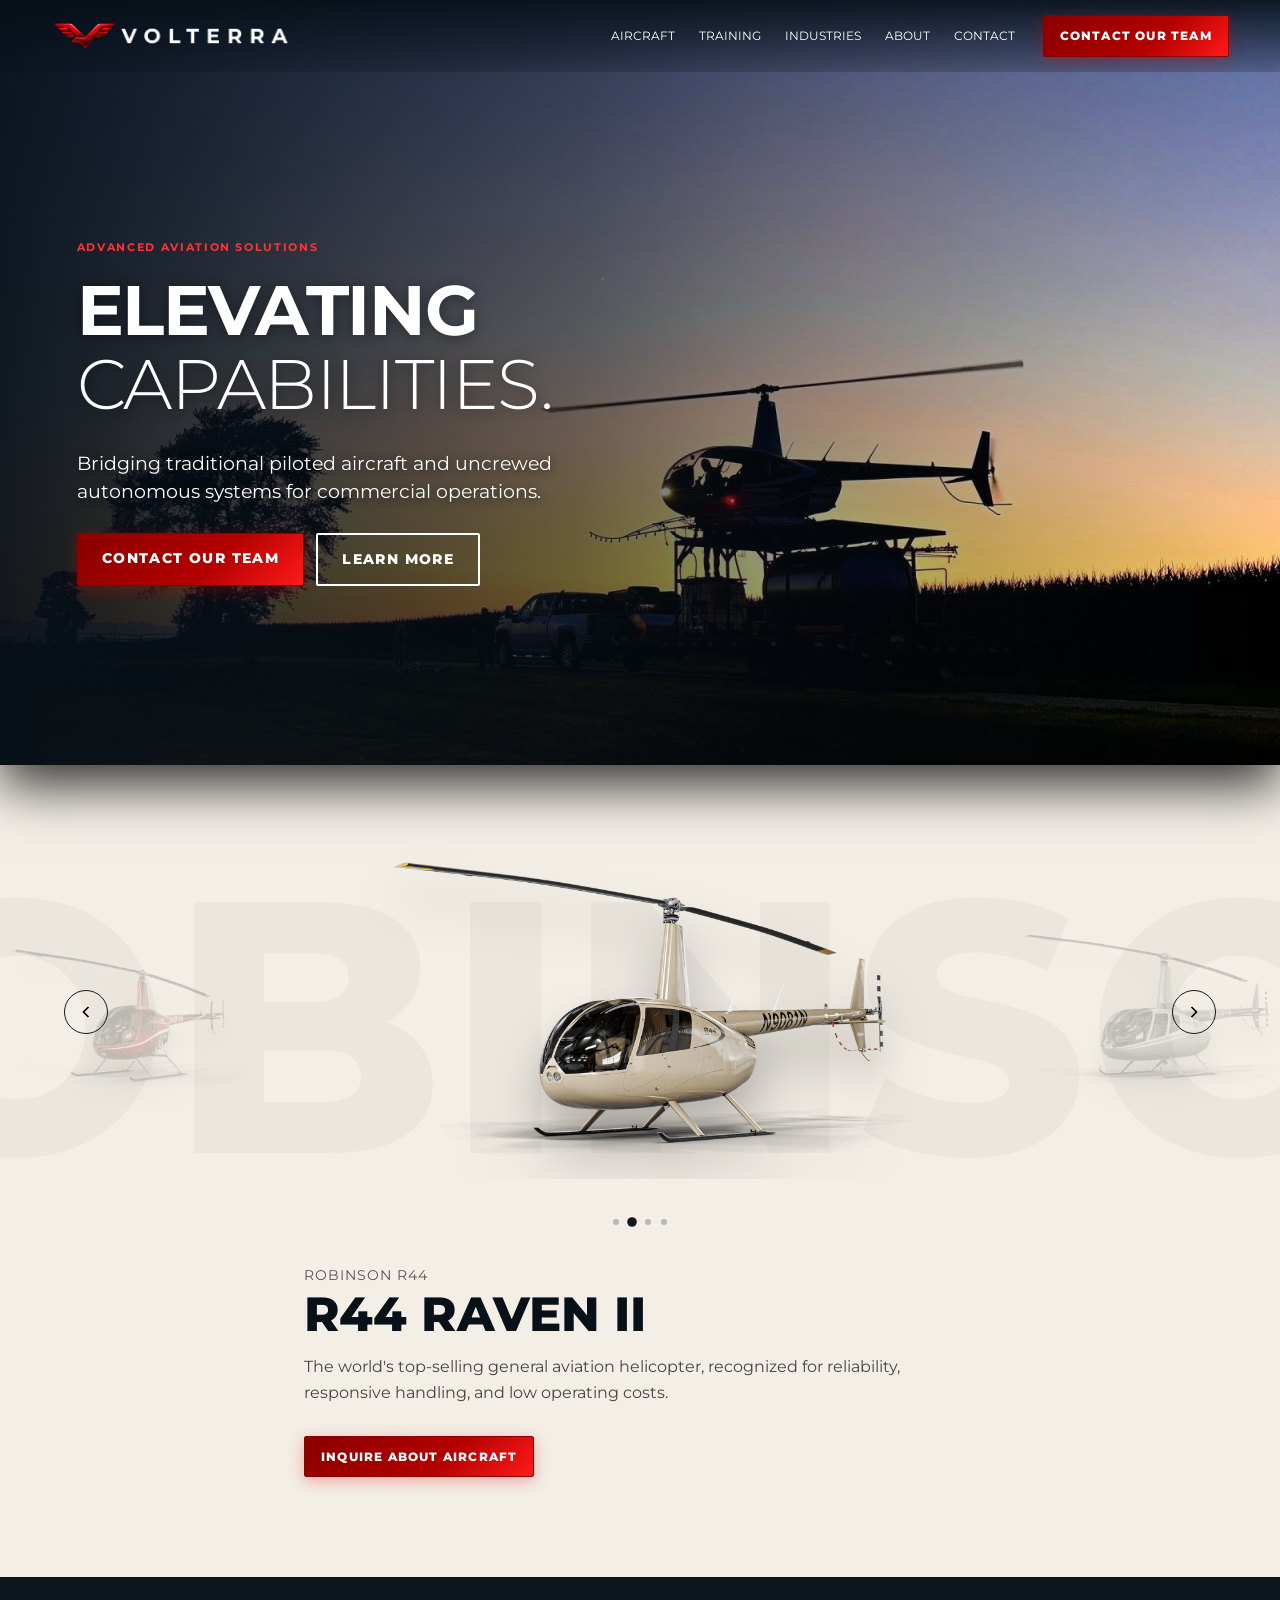
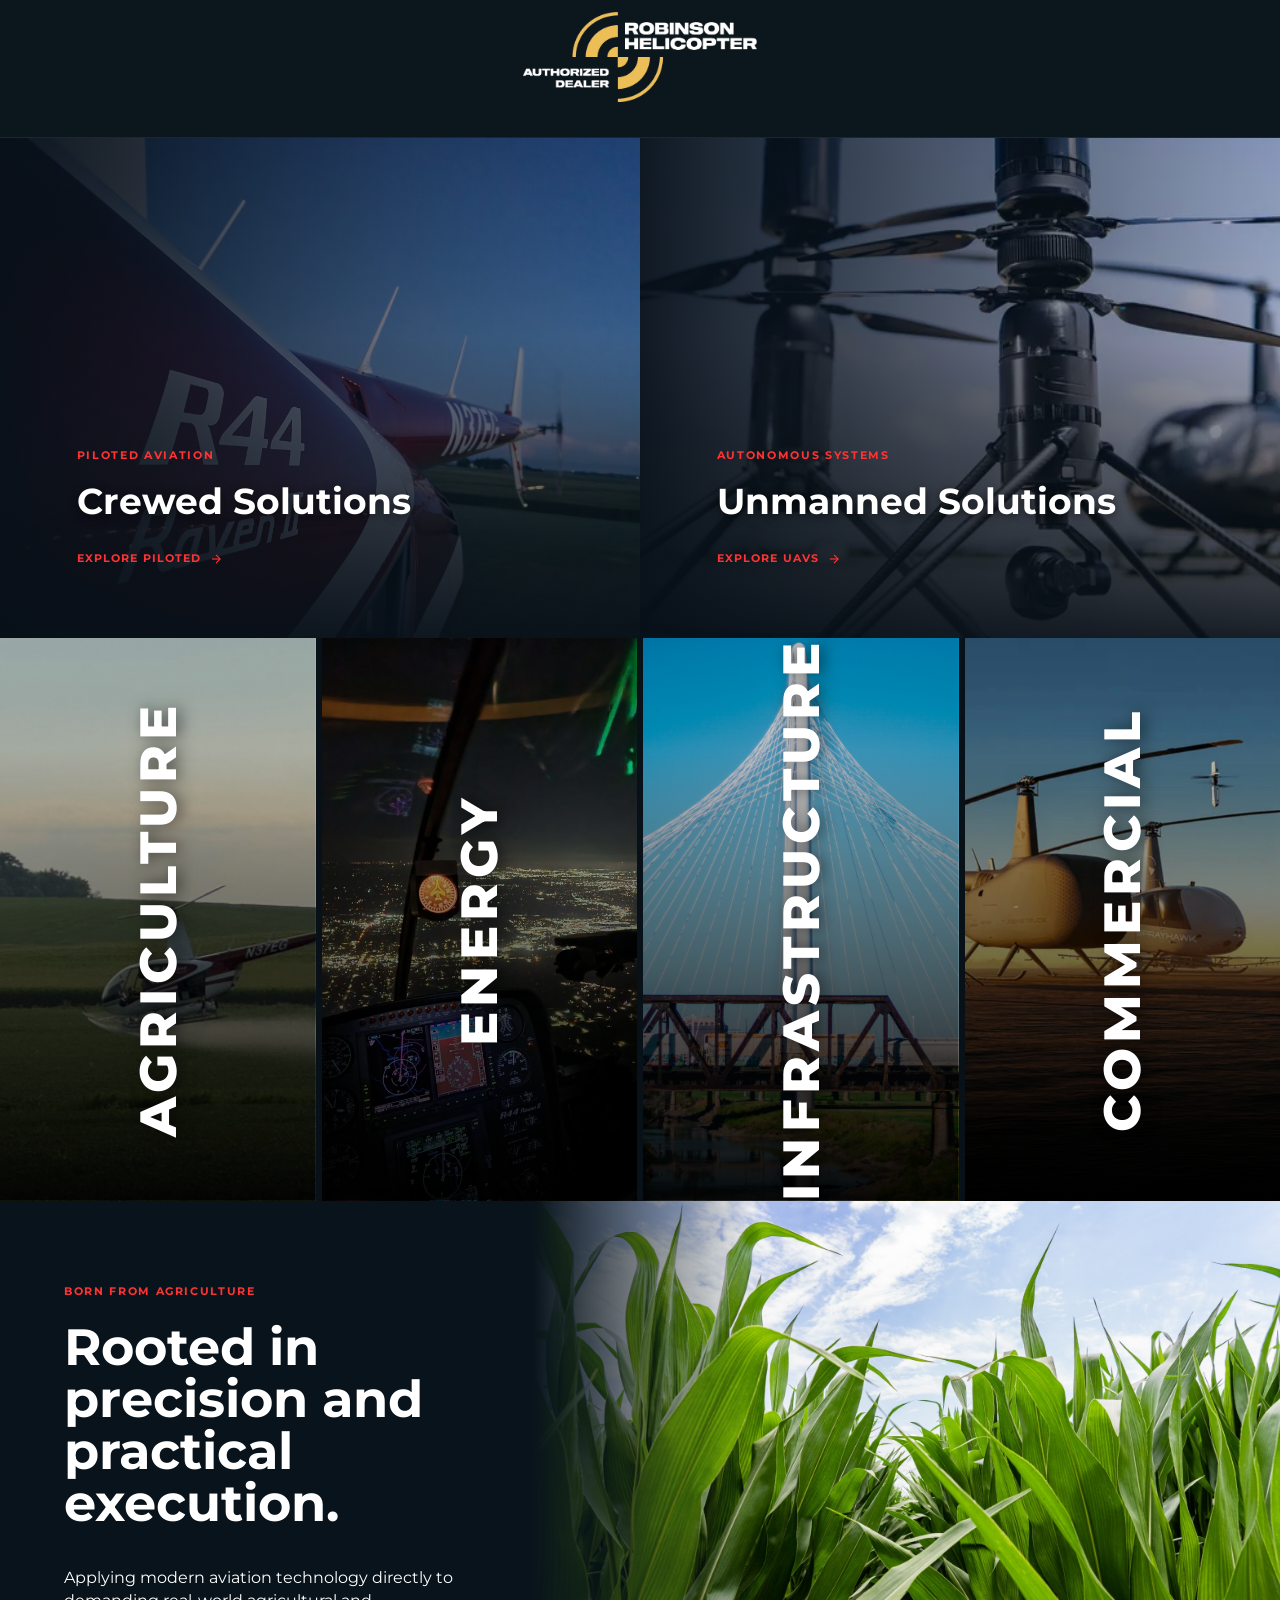
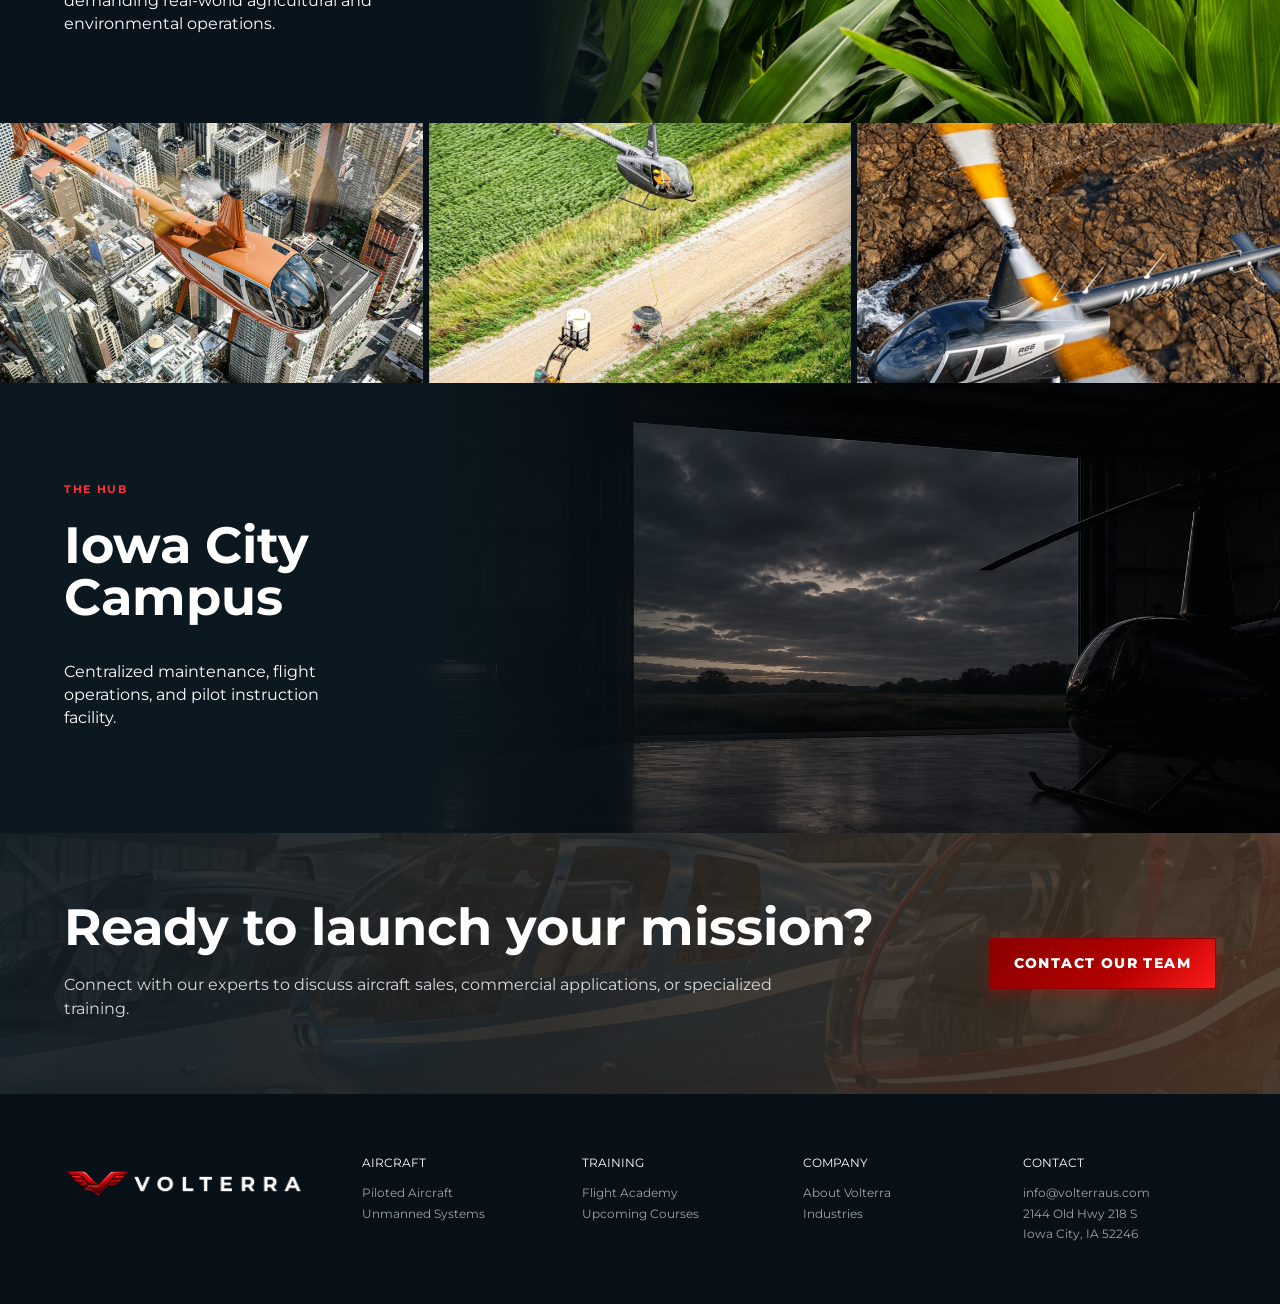
==== commit 4839e24f: "okay" ====
--- a/Volterra_Website_Starter/index.html
+++ b/Volterra_Website_Starter/index.html
@@ -5,236 +5,236 @@
   <meta name="viewport" content="width=device-width,initial-scale=1">
   <title>Volterra | Advanced Aviation Solutions</title>
   <link href="https://fonts.googleapis.com/css2?family=Montserrat:wght@300;400;700;800&display=swap" rel="stylesheet">
-  <link rel="stylesheet" href="styles.css?v=20">
+  <link rel="stylesheet" href="styles.css?v=36">
 </head>
 <body>
   <header>
-    <a href="#" class="brand-link">
+    <a href="index.html" class="brand-link">
       <img src="volterra-horizontal-logo-whitetext.png" alt="Volterra Logo" class="brand-logo">
     </a>
     <nav>
       <a href="#aircraft">Aircraft</a>
-      <a href="#solutions">Solutions</a>
+      <a href="training.html">Training</a>
       <a href="#industries">Industries</a>
-      <a href="#service">Service & Support</a>
-      <a href="#about">About</a>
-      <a href="#contact">Contact</a>
+      <a href="about.html">About</a>
+      <a href="contact.html">Contact</a>
     </nav>
-    <a class="btn small" href="#contact">Contact Our Team</a>
+    <a class="btn small" href="contact.html">Contact Our Team</a>
     <div class="mobile-menu">
       <svg width="28" height="28" viewBox="0 0 24 24" fill="none" stroke="currentColor" stroke-width="2"><path d="M3 12h18M3 6h18M3 18h18"/></svg>
     </div>
   </header>
 
+  <!-- HERO SECTION -->
   <section class="hero">
-    <video autoplay loop muted playsinline class="hero-video">
+    <video class="hero-video" autoplay loop muted playsinline poster="hero-bg.png">
       <source src="hero-video.mp4" type="video/mp4">
     </video>
     <div class="shade"></div>
     <div class="copy">
-      <h1><strong>ADVANCING<br>AVIATION.</strong><br>EXPANDING<br>WHAT’S POSSIBLE.</h1>
-      <p>Volterra delivers piloted and unmanned aviation solutions for demanding commercial applications.</p>
+      <p class="eyebrow blue">Advanced Aviation Solutions</p>
+      <h1><strong>ELEVATING</strong><br>CAPABILITIES.</h1>
+      <p>Bridging traditional piloted aircraft and uncrewed autonomous systems for commercial operations.</p>
       <div class="actions">
-        <a class="btn" href="#about">Explore Volterra</a>
-        <a class="btn outline" href="#contact">Contact Our Team</a>
-      </div>
-    </div>
-    <div class="scroll-arrow">
-      <svg width="28" height="16" viewBox="0 0 24 14" fill="none" stroke="currentColor" stroke-width="2"><path d="M2 2l10 10L22 2"/></svg>
-    </div>
-  </section>
-
-  <!-- ROBINSON-STYLE SLIDER -->
-  <section class="heli-slider" id="solutions">
-    <div class="bg-title" id="bg-title">R66</div>
-
+        <a class="btn" href="contact.html">Contact Our Team</a>
+        <a class="btn outline" href="about.html">Learn More</a>
+      </div>
+    </div>
+  </section>
+
+  <!-- ROBINSON SLIDER (AIRCRAFT SECTION) -->
+  <section id="aircraft" class="heli-slider">
+    <div class="bg-title">ROBINSON</div>
+    
     <div class="carousel-container">
-      <button class="slider-btn prev" onclick="moveSlide(-1)">
-        <svg width="24" height="24" viewBox="0 0 24 24" fill="none" stroke="currentColor" stroke-width="1.5"><path d="M15 18l-6-6 6-6"/></svg>
+      <button class="slider-btn prev" id="prevBtn" aria-label="Previous">
+        <svg width="20" height="20" viewBox="0 0 24 24" fill="none" stroke="currentColor" stroke-width="2"><polyline points="15 18 9 12 15 6"></polyline></svg>
       </button>
-      <button class="slider-btn next" onclick="moveSlide(1)">
-        <svg width="24" height="24" viewBox="0 0 24 24" fill="none" stroke="currentColor" stroke-width="1.5"><path d="M9 18l6-6-6-6"/></svg>
+
+      <div class="carousel-track-wrapper">
+        <div class="carousel-track" id="sliderTrack">
+          <div class="slide" data-index="0">
+            <img src="heli-r22.png" alt="Robinson R22">
+          </div>
+          <div class="slide active" data-index="1">
+            <img src="heli-r44.png" alt="Robinson R44">
+          </div>
+          <div class="slide" data-index="2">
+            <img src="heli-r66.png" alt="Robinson R66">
+          </div>
+          <div class="slide" data-index="3">
+            <img src="heli-sprayhawk.png" alt="Robinson Sprayhawk">
+          </div>
+        </div>
+      </div>
+
+      <button class="slider-btn next" id="nextBtn" aria-label="Next">
+        <svg width="20" height="20" viewBox="0 0 24 24" fill="none" stroke="currentColor" stroke-width="2"><polyline points="9 18 15 12 9 6"></polyline></svg>
       </button>
-
-      <div class="carousel-track-wrapper" id="swipe-area">
-        <div class="carousel-track" id="track">
-          <div class="slide" onclick="setSlide(0)"><img src="heli-r66.png" alt="R66"></div>
-          <div class="slide" onclick="setSlide(1)"><img src="heli-sprayhawk.png" alt="Sprayhawk"></div>
-          <div class="slide" onclick="setSlide(2)"><img src="heli-r44.png" alt="R44"></div>
-          <div class="slide" onclick="setSlide(3)"><img src="heli-r88.webp" alt="R88"></div>
-          <div class="slide" onclick="setSlide(4)"><img src="heli-r22.png" alt="R22"></div>
-        </div>
-      </div>
-    </div>
-
-    <div class="carousel-dots" id="dots">
-      <span class="dot" onclick="setSlide(0)"></span>
-      <span class="dot" onclick="setSlide(1)"></span>
-      <span class="dot" onclick="setSlide(2)"></span>
-      <span class="dot" onclick="setSlide(3)"></span>
-      <span class="dot" onclick="setSlide(4)"></span>
+    </div>
+
+    <div class="carousel-dots" id="sliderDots">
+      <div class="dot" data-index="0"></div>
+      <div class="dot active" data-index="1"></div>
+      <div class="dot" data-index="2"></div>
+      <div class="dot" data-index="3"></div>
     </div>
 
     <div class="carousel-content">
-      <p class="series" id="c-series">R66 Series</p>
-      <h2 id="c-title">R66 Turbine</h2>
-      <p id="c-desc"><strong>THE POWER TO PERFORM.</strong> The R66 Turbine incorporates many of the design features of its reputable predecessor, the R44, including a two-bladed rotor system, T-bar cyclic, and an open interior cabin configuration. Powered by a Rolls Royce RR300 turbine engine.</p>
-      <a href="#contact" class="btn">Learn More</a>
+      <div class="series" id="heliSeries">Robinson Series</div>
+      <h2 id="heliTitle">R44 RAVEN II</h2>
+      <p id="heliDesc">The world's top-selling general aviation helicopter, recognized for reliability, responsive handling, and low operating costs.</p>
+      <a href="contact.html" class="btn small">Inquire About Aircraft</a>
     </div>
   </section>
 
   <!-- AUTHORIZED DEALER BANNER -->
-  <section class="auth-dealer">
+  <div class="auth-dealer">
     <img src="robinson-authorized-dealer.png" alt="Robinson Authorized Dealer">
-  </section>
-
-  <section class="light grid2" id="industries">
-    <div>
-      <p class="eyebrow blue">Aviation for the real world</p>
-      <h2>Real industries.<br>Real impact.</h2>
-      <p>From agriculture and energy to infrastructure and emerging commercial applications, Volterra helps organizations put advanced aviation technology to work.</p>
-      <a href="#" class="text-link blue">Explore Industries <svg class="arrow" viewBox="0 0 24 24"><path d="M5 12h14M12 5l7 7-7 7" stroke="currentColor" fill="none" stroke-width="2"/></svg></a>
-    </div>
-    <div class="industry-grid">
-      <article class="ag">
-        <div class="card-content">
-          <span class="industry-title">Agriculture</span>
-        </div>
-      </article>
-      <article class="energy">
-        <div class="card-content">
-          <span class="industry-title">Energy</span>
-        </div>
-      </article>
-      <article class="infra">
-        <div class="card-content">
-          <span class="industry-title">Infrastructure</span>
-        </div>
-      </article>
-      <article class="emerging">
-        <div class="card-content">
-          <span class="industry-title">Emerging</span>
-        </div>
-      </article>
-    </div>
-  </section>
-
-  <section class="split" id="aircraft">
+  </div>
+
+  <!-- CREWED & UNCREWED SOLUTIONS -->
+  <section id="solutions" class="split">
     <div class="panel crewed">
       <div class="panel-content">
         <p class="eyebrow blue">Piloted Aviation</p>
-        <h2>Proven aircraft.<br>Professional support.</h2>
-        <a href="#" class="text-link">Learn More <svg class="arrow" viewBox="0 0 24 24"><path d="M5 12h14M12 5l7 7-7 7" stroke="currentColor" fill="none" stroke-width="2"/></svg></a>
+        <h2>Crewed Solutions</h2>
+        <a href="contact.html" class="text-link blue">Explore Piloted <svg class="arrow" viewBox="0 0 24 24" fill="none" stroke="currentColor" stroke-width="2"><line x1="5" y1="12" x2="19" y2="12"></line><polyline points="12 5 19 12 12 19"></polyline></svg></a>
       </div>
     </div>
     <div class="panel uncrewed">
       <div class="panel-content">
-        <p class="eyebrow blue">Unmanned Aviation</p>
-        <h2>New capabilities.<br>New missions.</h2>
-        <a href="#" class="text-link">Learn More <svg class="arrow" viewBox="0 0 24 24"><path d="M5 12h14M12 5l7 7-7 7" stroke="currentColor" fill="none" stroke-width="2"/></svg></a>
-      </div>
-    </div>
-  </section>
-
+        <p class="eyebrow blue">Autonomous Systems</p>
+        <h2>Unmanned Solutions</h2>
+        <a href="contact.html" class="text-link blue">Explore UAVs <svg class="arrow" viewBox="0 0 24 24" fill="none" stroke="currentColor" stroke-width="2"><line x1="5" y1="12" x2="19" y2="12"></line><polyline points="12 5 19 12 12 19"></polyline></svg></a>
+      </div>
+    </div>
+  </section>
+
+  <!-- INDUSTRIES -->
+  <section id="industries" class="industry-grid">
+    <article class="ag">
+      <div class="card-content">
+        <p class="industry-title">Agriculture</p>
+      </div>
+    </article>
+    <article class="energy">
+      <div class="card-content">
+        <p class="industry-title">Energy</p>
+      </div>
+    </article>
+    <article class="infra">
+      <div class="card-content">
+        <p class="industry-title">Infrastructure</p>
+      </div>
+    </article>
+    <article class="emerging">
+      <div class="card-content">
+        <p class="industry-title">Commercial</p>
+      </div>
+    </article>
+  </section>
+
+  <!-- AG ROOTS SECTION -->
   <section class="ag-section">
     <div>
-      <p class="eyebrow blue">Deep roots. New technology.</p>
-      <h2>Born from agriculture.<br>Built for more.</h2>
-      <p>Decades of agricultural experience give Volterra a unique perspective on real-world challenges. We combine that knowledge with advanced aviation technology to deliver practical solutions today and into the future.</p>
+      <p class="eyebrow blue">Born from Agriculture</p>
+      <h2>Rooted in precision and practical execution.</h2>
+      <p>Applying modern aviation technology directly to demanding real-world agricultural and environmental operations.</p>
     </div>
     <div class="field"></div>
   </section>
 
-  <section class="light grid2">
+  <!-- LANDSCAPE / MISSION READY -->
+  <section class="landscapes">
+    <div class="landscape-1"></div>
+    <div class="landscape-2"></div>
+    <div class="landscape-3"></div>
+  </section>
+
+  <!-- CAMPUS -->
+  <section class="campus">
     <div>
-      <p class="eyebrow blue">One platform. A world of possibilities.</p>
-      <h2>Mission-ready aviation for demanding environments.</h2>
-      <p>Our aircraft, expertise and support help customers solve complex problems across industries and geographies.</p>
-    </div>
-    <div class="landscapes">
-      <div class="landscape-1"></div>
-      <div class="landscape-2"></div>
-      <div class="landscape-3"></div>
-    </div>
-  </section>
-
-  <section class="campus" id="about">
+      <p class="eyebrow blue">The Hub</p>
+      <h2>Iowa City Campus</h2>
+      <p>Centralized maintenance, flight operations, and pilot instruction facility.</p>
+    </div>
+    <div class="campus-art"></div>
+  </section>
+
+  <!-- CTA -->
+  <section class="cta">
     <div>
-      <p class="eyebrow blue">A new vision for aviation</p>
-      <h2>The Volterra Campus</h2>
-      <p>A purpose-built hub for aviation innovation, training, service and collaboration.</p>
-    </div>
-    <div class="campus-art"></div>
-  </section>
-
-  <section class="cta" id="contact">
-    <div>
-      <h2>Let’s move aviation forward.</h2>
-      <p>Whether you’re exploring aircraft, new technology, commercial applications or strategic collaboration, we’d like to hear from you.</p>
-    </div>
-    <a class="btn" href="mailto:info@volterraus.com">Start a Conversation</a>
-  </section>
-
+      <h2>Ready to launch your mission?</h2>
+      <p>Connect with our experts to discuss aircraft sales, commercial applications, or specialized training.</p>
+    </div>
+    <a class="btn" href="contact.html">Contact Our Team</a>
+  </section>
+
+  <!-- FOOTER -->
   <footer id="service">
     <div><img src="volterra-horizontal-logo-whitetext.png" alt="Volterra Logo" class="footer-logo"></div>
-    <div>Aircraft<br><span>Piloted Aircraft<br>Unmanned Systems</span></div>
-    <div>Solutions<br><span>Commercial Solutions<br>Training</span></div>
-    <div>Company<br><span>About Volterra<br>Industries</span></div>
-    <div>Contact<br><span>info@volterraus.com<br>2144 Old Hwy 218 S<br>Iowa City, IA 52246</span></div>
+    <div>Aircraft<br><span><a href="#aircraft">Piloted Aircraft</a><br><a href="#aircraft">Unmanned Systems</a></span></div>
+    <div>Training<br><span><a href="training.html">Flight Academy</a><br><a href="training.html">Upcoming Courses</a></span></div>
+    <div>Company<br><span><a href="about.html">About Volterra</a><br><a href="#industries">Industries</a></span></div>
+    <div>Contact<br><span><a href="mailto:info@volterraus.com">info@volterraus.com</a><br>2144 Old Hwy 218 S<br>Iowa City, IA 52246</span></div>
   </footer>
 
+  <!-- ROBINSON SLIDER SCRIPT -->
   <script>
-    const slideData = [
-      { bg: "R66", series: "R66 Series", title: "R66 Turbine", desc: "<strong>THE POWER TO PERFORM.</strong> The R66 Turbine incorporates many of the design features of its reputable predecessor, the R44, including a two-bladed rotor system, T-bar cyclic, and an open interior cabin configuration. Powered by a Rolls Royce RR300 turbine engine." },
-      { bg: "UAV", series: "Unmanned Series", title: "R44 Sprayhawk", desc: "<strong>ADVANCED AGRICULTURAL AVIATION.</strong> The unmanned R44 Sprayhawk combines Robinson's proven helicopter platform with cutting-edge autonomous technology for high-efficiency, precision aerial application." },
-      { bg: "R44", series: "R44 Series", title: "R44 Raven II", desc: "<strong>THE WORLD'S BEST-SELLING GENERAL AVIATION HELICOPTER.</strong> The four-seat R44 Raven II delivers the performance of an expensive turbine helicopter at an affordable piston price. Its sleek design, impressive speed, and unparalleled reliability make it a favorite." },
-      { bg: "R88", series: "R88 Series", title: "R88", desc: "<strong>INTRODUCING OUR LARGEST, MOST CAPABLE WORKHORSE.</strong> The all-new R88 will have all the hallmarks of the Robinson brand: simplicity, dependability, and exceptional safety. It will carry more passengers, more cargo, and more specialized equipment than ever before. Powered by a Safran Arriel 2W engine, the R88 will also feature a full Garmin avionics suite." },
-      { bg: "R22", series: "R22 Series", title: "R22 Beta II", desc: "<strong>THE INDUSTRY STANDARD FOR TRAINING.</strong> The two-seat R22 Beta II is a proven workhorse that delivers exceptional performance in a variety of applications. It has a two-bladed rotor system and is powered by a proven Lycoming O-360 engine." }
+    const helis = [
+      { series: "Robinson R22", title: "R22 BETA II", desc: "A two-seat helicopter renowned for operating economy and exceptional performance as the global benchmark training aircraft." },
+      { series: "Robinson R44", title: "R44 RAVEN II", desc: "The world's top-selling general aviation helicopter, recognized for reliability, responsive handling, and low operating costs." },
+      { series: "Robinson R66", title: "R66 TURBINE", desc: "Turbine-powered performance with a spacious 5-seat cabin, large baggage compartment, and Rolls-Royce RR300 engine." },
+      { series: "Agricultural Specialist", title: "R44 SPRAYHAWK", desc: "Equipped with specialized spray gear designed specifically for agricultural crop applications and high-efficiency aerial work." }
     ];
 
-    let currentIndex = 0;
-    const track = document.getElementById('track');
+    let current = 1;
+    const track = document.getElementById('sliderTrack');
     const slides = document.querySelectorAll('.slide');
     const dots = document.querySelectorAll('.dot');
-    const bgTitle = document.getElementById('bg-title');
-    const cSeries = document.getElementById('c-series');
-    const cTitle = document.getElementById('c-title');
-    const cDesc = document.getElementById('c-desc');
-
-    function setSlide(index) {
-      if(index < 0) index = slides.length - 1;
-      if(index >= slides.length) index = 0;
-      currentIndex = index;
-
-      track.style.transform = `translateX(calc(var(--center-offset) - (var(--slide-width) * ${currentIndex})))`;
-
-      slides.forEach((s, i) => s.classList.toggle('active', i === currentIndex));
-      dots.forEach((d, i) => d.classList.toggle('active', i === currentIndex));
-
-      const data = slideData[currentIndex];
-      bgTitle.textContent = data.bg;
-      cSeries.textContent = data.series;
-      cTitle.textContent = data.title;
-      cDesc.innerHTML = data.desc;
+    const title = document.getElementById('heliTitle');
+    const series = document.getElementById('heliSeries');
+    const desc = document.getElementById('heliDesc');
+
+    function updateSlider(index) {
+      current = index;
+      const slideWidth = 40;
+      const centerOffset = 30;
+      const shift = centerOffset - (current * slideWidth);
+      track.style.transform = `translateX(${shift}%)`;
+
+      slides.forEach((s, i) => s.classList.toggle('active', i === current));
+      dots.forEach((d, i) => d.classList.toggle('active', i === current));
+
+      series.textContent = helis[current].series;
+      title.textContent = helis[current].title;
+      desc.textContent = helis[current].desc;
     }
 
-    function moveSlide(dir) { setSlide(currentIndex + dir); }
-    setSlide(0);
-
-    // Touch Swipe Logic for Mobile
-    let touchstartX = 0;
-    let touchendX = 0;
-    const swipeArea = document.getElementById('swipe-area');
-
-    swipeArea.addEventListener('touchstart', e => {
-      touchstartX = e.changedTouches[0].screenX;
-    });
-
-    swipeArea.addEventListener('touchend', e => {
-      touchendX = e.changedTouches[0].screenX;
-      if (touchendX < touchstartX - 40) moveSlide(1);  
-      if (touchendX > touchstartX + 40) moveSlide(-1); 
-    });
+    document.getElementById('prevBtn').addEventListener('click', () => {
+      let idx = current > 0 ? current - 1 : helis.length - 1;
+      updateSlider(idx);
+    });
+
+    document.getElementById('nextBtn').addEventListener('click', () => {
+      let idx = current < helis.length - 1 ? current + 1 : 0;
+      updateSlider(idx);
+    });
+
+    dots.forEach(dot => {
+      dot.addEventListener('click', (e) => {
+        updateSlider(parseInt(e.target.dataset.index));
+      });
+    });
+
+    slides.forEach(slide => {
+      slide.addEventListener('click', () => {
+        updateSlider(parseInt(slide.dataset.index));
+      });
+    });
+
+    updateSlider(1);
   </script>
 </body>
-</html>
+</html>
--- a/Volterra_Website_Starter/styles.css
+++ b/Volterra_Website_Starter/styles.css
@@ -108,7 +108,7 @@
 .landscape-2 { background-image: url('mission-ready-2.png'); }
 .landscape-3 { background-image: url('mission-ready-3.png'); }
 
-/* Campus */
+/* Campus Base */
 .campus { display: grid; grid-template-columns: 0.8fr 1.7fr; min-height: 450px; background: #0c1820; }
 .campus > div:first-child { padding: 72px 5vw; display: flex; flex-direction: column; justify-content: center; }
 .campus-art { background: linear-gradient(to right, #0c1820 0%, rgba(12,24,32,0.1) 50%), url('campus-pic.png') center/cover no-repeat; min-height: 450px; position: relative; }
@@ -144,40 +144,48 @@
   width: 100%;
   height: 100%;
   object-fit: cover;
-  object-position: center 20%; /* Keeps faces centered cleanly */
+  object-position: center 20%;
   display: block;
 }
 
-/* Campus Section & Hangar Image */
-.about-campus {
-  grid-template-columns: 1fr 1.1fr;
-  align-items: center;
-  background: #0c1820;
-}
-.campus-photo-wrapper {
-  width: 100%;
-  height: 520px;
-  max-height: 520px;
+/* Leadership Team (LIGHT THEME) */
+.leadership-section { padding: 100px 5vw; background: #f5f6f6; border-top: 1px solid #d5dadd; }
+.leadership-header { text-align: center; margin-bottom: 60px; }
+.leadership-header h2 { color: #081118; }
+.leadership-header p:not(.eyebrow) { color: #4e5b64; font-size: 18px; }
+.team-grid {
+  display: grid;
+  grid-template-columns: repeat(3, 1fr);
+  gap: 36px;
+  max-width: 960px;
+  margin: 0 auto;
+}
+.team-card { text-align: center; }
+.team-photo {
+  width: 100%;
+  aspect-ratio: 4/5;
+  background: #ffffff;
+  border: 1px solid #d5dadd;
+  box-shadow: 0 10px 25px rgba(0,0,0,0.06);
+  margin-bottom: 20px;
   overflow: hidden;
-  display: flex;
-}
-.campus-feature-img {
+  border-radius: 4px;
+  transition: 0.3s;
+}
+.team-photo img {
   width: 100%;
   height: 100%;
   object-fit: cover;
-  object-position: center 30%;
+  object-position: center 15%;
   display: block;
 }
-.campus-content-block {
-  padding: 60px 5vw;
-  display: flex;
-  flex-direction: column;
-  justify-content: center;
-}
-.campus-list { list-style: none; padding: 0; margin: 30px 0 0; }
-.campus-list li { margin-bottom: 20px; padding-left: 24px; position: relative; color: #aeb8bf; font-size: 16px; line-height: 1.6; }
-.campus-list li strong { color: #fff; }
-.campus-list li::before { content: '→'; position: absolute; left: 0; color: #ff3333; font-weight: bold; }
+.team-card:hover .team-photo {
+  border-color: #ff3333;
+  box-shadow: 0 12px 30px rgba(255,51,51,0.18);
+  transform: translateY(-5px);
+}
+.team-card h3 { font-size: 20px; margin: 0 0 5px; color: #081118; text-transform: uppercase; }
+.team-title { color: #ff3333; font-weight: 700; font-size: 12px; text-transform: uppercase; letter-spacing: 0.08em; margin: 0; line-height: 1.4; }
 
 /* Partnership Section */
 .partnership-section { flex-direction: column; padding: 80px 5vw; border-top: 1px solid #1a2730; }
@@ -196,44 +204,37 @@
 .value-card h3 { font-size: 24px; text-transform: uppercase; margin: 0 0 15px; color: #fff; }
 .value-card p { color: #97a5ae; margin: 0; line-height: 1.6; }
 
-/* Leadership Team (3 Across - Tightly Proportioned) */
-.leadership-section { padding: 100px 5vw; background: #f5f6f6; border-top: 1px solid #d5dadd; }
-.leadership-header { text-align: center; margin-bottom: 60px; }
-.leadership-header h2 { color: #081118; }
-.leadership-header p:not(.eyebrow) { color: #4e5b64; font-size: 18px; }
-.team-grid {
-  display: grid;
-  grid-template-columns: repeat(3, 1fr);
-  gap: 36px;
-  max-width: 960px; /* Constrains column width so headshots don't become massive */
-  margin: 0 auto;
-}
-.team-card { text-align: center; }
-.team-photo {
-  width: 100%;
-  aspect-ratio: 4/5;
-  background: #ffffff;
-  border: 1px solid #d5dadd;
-  box-shadow: 0 10px 25px rgba(0,0,0,0.06);
-  margin-bottom: 20px;
+/* Campus Section (DARK THEME) */
+.about-campus {
+  grid-template-columns: 1fr 1.1fr;
+  align-items: center;
+  background: #0c1820;
+  border-top: 1px solid #1a2730;
+}
+.campus-photo-wrapper {
+  width: 100%;
+  height: 520px;
+  max-height: 520px;
   overflow: hidden;
-  border-radius: 4px;
-  transition: 0.3s;
-}
-.team-photo img {
+  display: flex;
+}
+.campus-feature-img {
   width: 100%;
   height: 100%;
   object-fit: cover;
-  object-position: center 15%;
+  object-position: center 30%;
   display: block;
 }
-.team-card:hover .team-photo {
-  border-color: #ff3333;
-  box-shadow: 0 12px 30px rgba(255,51,51,0.18);
-  transform: translateY(-5px);
-}
-.team-card h3 { font-size: 20px; margin: 0 0 5px; color: #081118; text-transform: uppercase; }
-.team-title { color: #ff3333; font-weight: 700; font-size: 12px; text-transform: uppercase; letter-spacing: 0.08em; margin: 0; line-height: 1.4; }
+.campus-content-block {
+  padding: 60px 5vw;
+  display: flex;
+  flex-direction: column;
+  justify-content: center;
+}
+.about-campus .campus-list { list-style: none; padding: 0; margin: 30px 0 0; }
+.about-campus .campus-list li { margin-bottom: 20px; padding-left: 24px; position: relative; color: #aeb8bf; font-size: 16px; line-height: 1.6; }
+.about-campus .campus-list li strong { color: #fff; }
+.about-campus .campus-list li::before { content: '→'; position: absolute; left: 0; color: #ff3333; font-weight: bold; }
 
 /* =========================================
    CONTACT PAGE STYLES
@@ -321,8 +322,7 @@
   .industry-grid article { min-height: 200px; }
   .industry-title { font-size: 32px; }
 
-  /* Mobile screen limits */
   .about-feature-img-wrapper { height: 220px; max-height: 220px; }
   .campus-photo-wrapper { height: 250px; max-height: 250px; }
   .team-grid { max-width: 270px; }
-}
+}
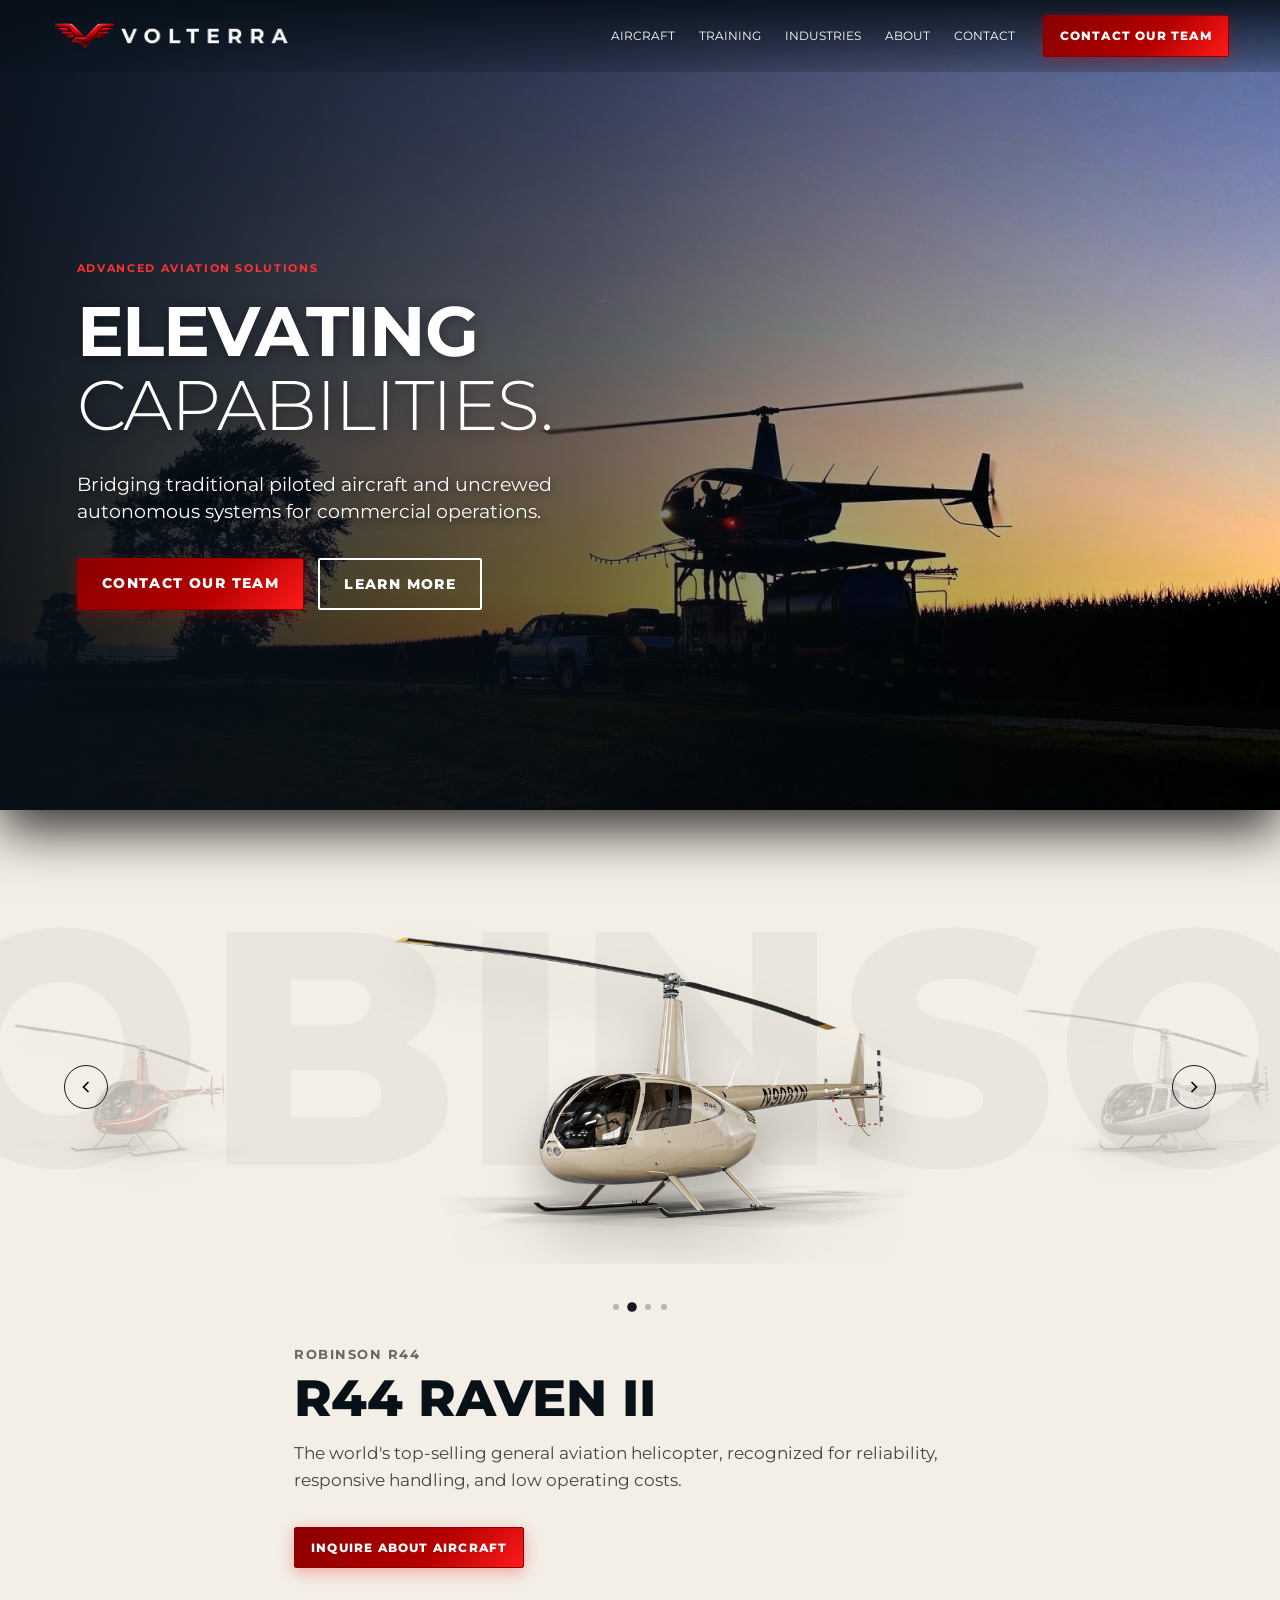
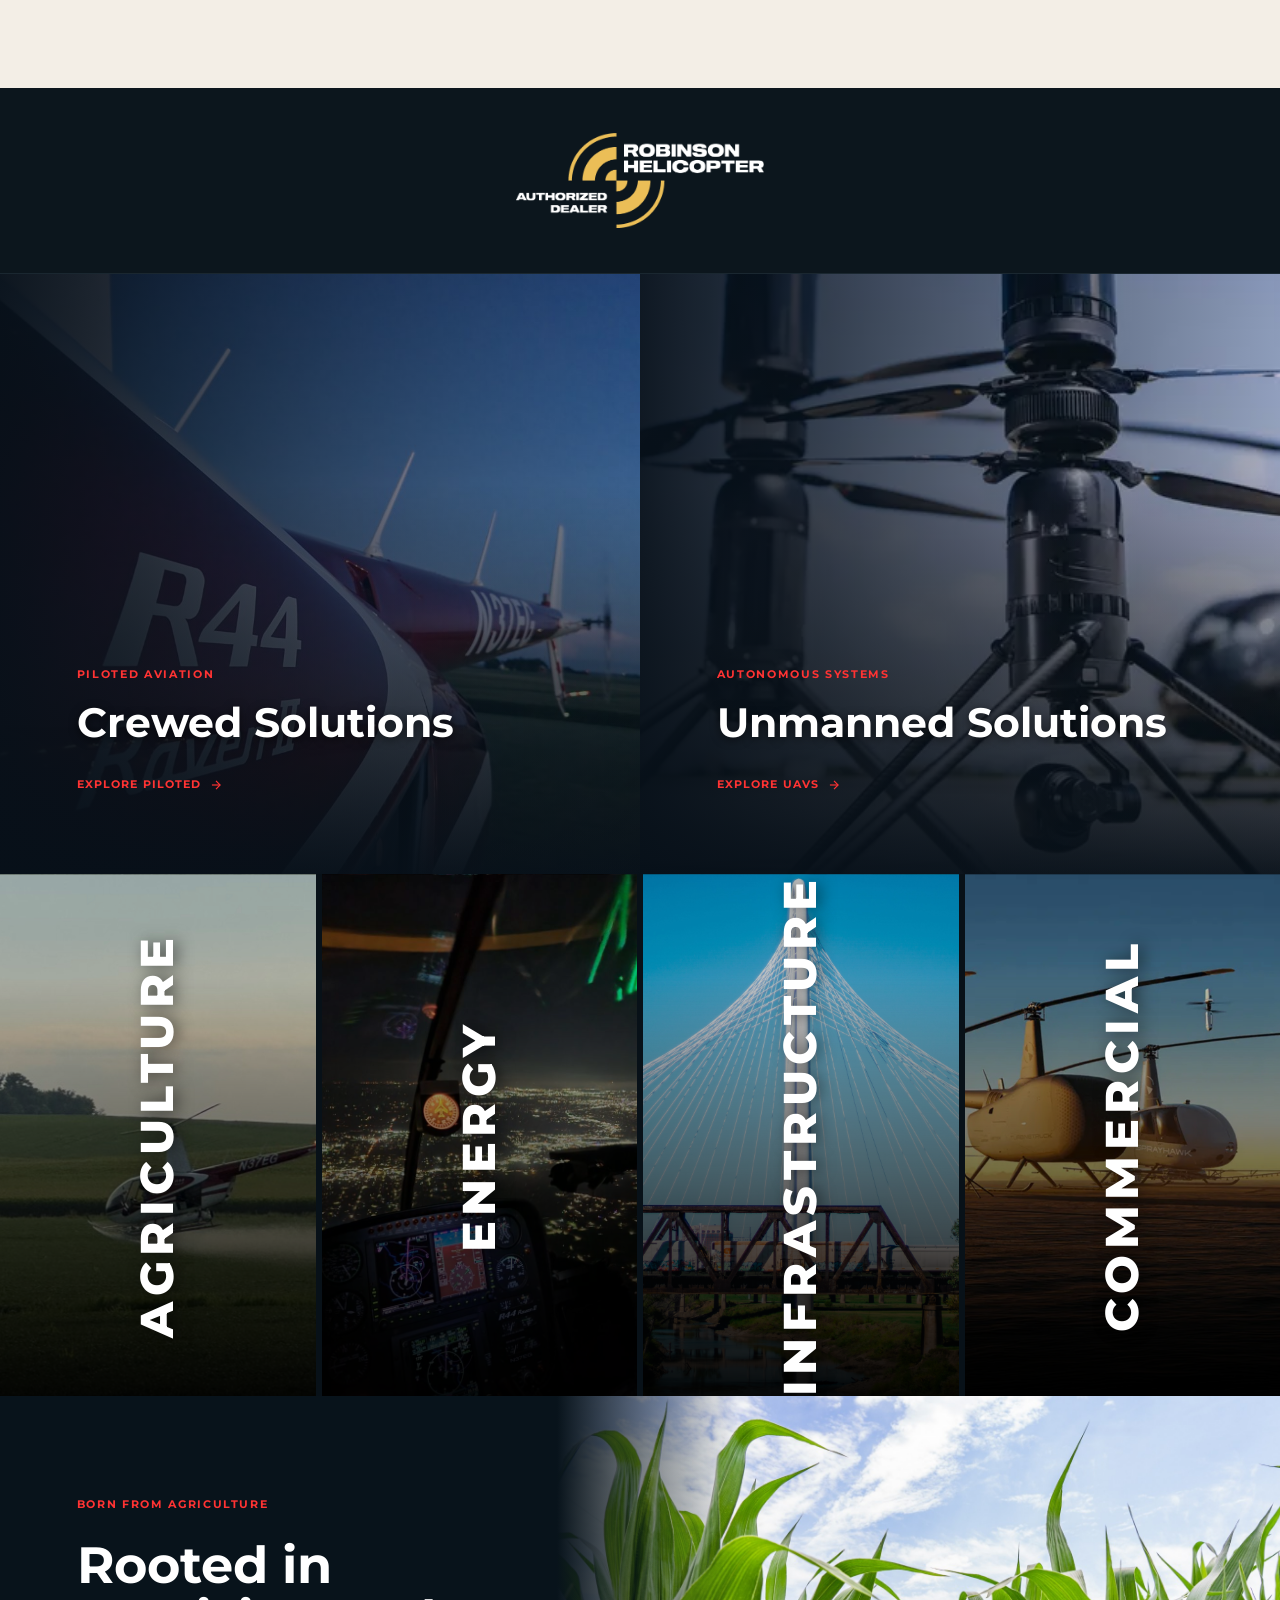
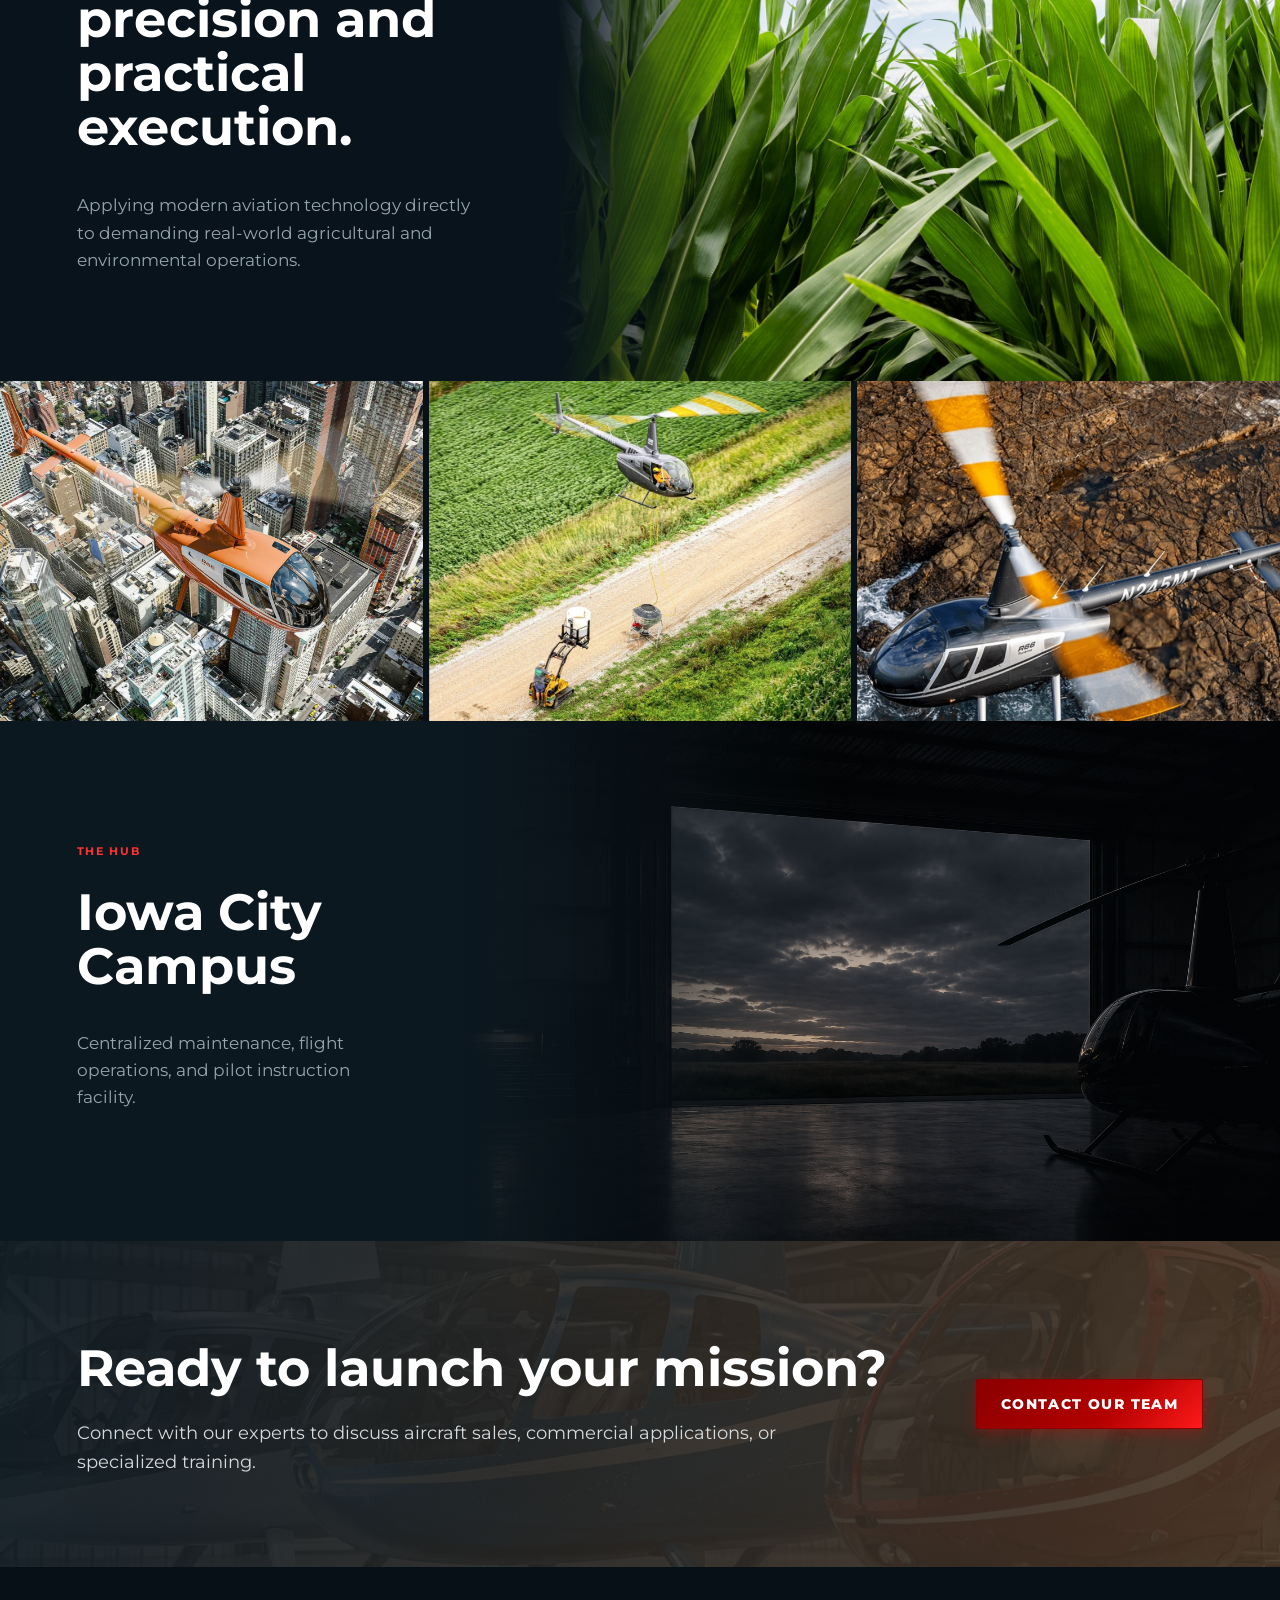
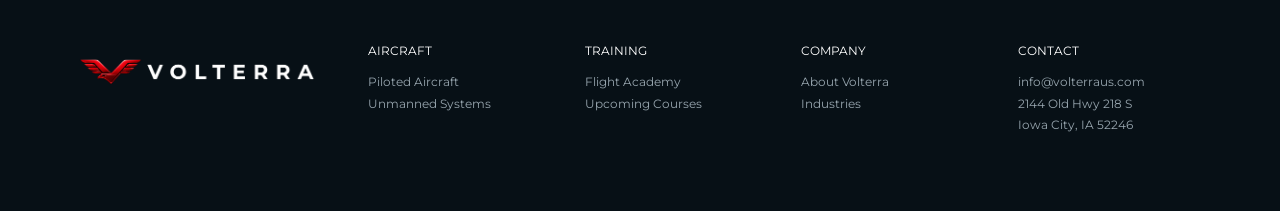
==== commit c43694b2: "okay" ====
--- a/Volterra_Website_Starter/index.html
+++ b/Volterra_Website_Starter/index.html
@@ -5,7 +5,7 @@
   <meta name="viewport" content="width=device-width,initial-scale=1">
   <title>Volterra | Advanced Aviation Solutions</title>
   <link href="https://fonts.googleapis.com/css2?family=Montserrat:wght@300;400;700;800&display=swap" rel="stylesheet">
-  <link rel="stylesheet" href="styles.css?v=36">
+<link rel="stylesheet" href="styles.css?v=37">
 </head>
 <body>
   <header>
--- a/Volterra_Website_Starter/styles.css
+++ b/Volterra_Website_Starter/styles.css
@@ -7,6 +7,9 @@
 body { margin: 0; font-family: 'Montserrat', Arial, sans-serif; background: #081118; color: #fff; line-height: 1.45; }
 a { color: inherit; text-decoration: none; }
 
+/* =========================================
+   HEADER & NAVIGATION
+========================================= */
 header { position: fixed; top: 0; left: 0; right: 0; z-index: 20; height: 72px; padding: 0 4vw; display: flex; align-items: center; gap: 28px; background: linear-gradient(#071018e8, #07101833); }
 .brand-logo { height: 60px; width: auto; display: block; margin-right: auto; }
 nav { display: flex; gap: 24px; font-size: 12px; text-transform: uppercase; margin-left: auto; }
@@ -26,22 +29,26 @@
 .text-link:hover { opacity: 0.7; }
 .arrow { width: 14px; height: 14px; vertical-align: middle; stroke: currentColor; }
 
-/* Hero Section */
-.hero { min-height: 85vh; position: relative; display: flex; align-items: center; padding: 120px 6vw 70px; overflow: hidden; background: #081118; z-index: 5; box-shadow: 0 20px 50px rgba(0,0,0,0.8); }
+/* =========================================
+   HOMEPAGE: HERO SECTION
+========================================= */
+.hero { min-height: 90vh; position: relative; display: flex; align-items: center; padding: 140px 6vw 90px; overflow: hidden; background: #081118; z-index: 5; box-shadow: 0 20px 50px rgba(0,0,0,0.8); }
 .hero-video { position: absolute; top: 0; left: 0; width: 100%; height: 100%; object-fit: cover; z-index: 0; pointer-events: none; }
 .shade { position: absolute; inset: 0; background: linear-gradient(90deg, rgba(7,16,25,0.95) 0%, rgba(7,16,25,0.6) 45%, transparent 100%); z-index: 1; }
 .copy { position: relative; z-index: 2; max-width: 720px; }
 .eyebrow { text-transform: uppercase; letter-spacing: .15em; font-size: 11px; font-weight: 700; }
 .blue { color: #ff3333; } 
-.hero h1 { font-size: clamp(36px, 5.5vw, 76px); line-height: 1.05; text-transform: uppercase; letter-spacing: -0.02em; font-weight: 300; margin: 18px 0 28px; text-shadow: 0 2px 14px rgba(0,0,0,0.4); }
+.hero h1 { font-size: clamp(38px, 5.5vw, 76px); line-height: 1.05; text-transform: uppercase; letter-spacing: -0.02em; font-weight: 300; margin: 18px 0 28px; text-shadow: 0 2px 14px rgba(0,0,0,0.4); }
 .hero h1 strong { font-weight: 700; }
 .hero p:not(.eyebrow) { font-size: clamp(16px, 2vw, 19px); max-width: 520px; text-shadow: 0 2px 10px rgba(0,0,0,0.6); }
-.actions { display: flex; gap: 12px; margin-top: 28px; }
+.actions { display: flex; gap: 14px; margin-top: 32px; }
 .scroll-arrow { position: absolute; bottom: 30px; left: 50%; transform: translateX(-50%); color: #fff; opacity: 0.6; z-index: 2; }
 
-/* ROBINSON SLIDER */
-.heli-slider { background: #f3eee6; color: #121a20; position: relative; padding: 80px 0 100px; overflow: hidden; display: flex; flex-direction: column; align-items: center; }
-.bg-title { position: absolute; top: 10%; left: 50%; transform: translateX(-50%); font-size: 28vw; font-weight: 800; color: rgba(0,0,0,0.03); z-index: 1; pointer-events: none; line-height: 1; margin: 0; }
+/* =========================================
+   HOMEPAGE: ROBINSON CAROUSEL SLIDER
+========================================= */
+.heli-slider { background: #f3eee6; color: #121a20; position: relative; padding: 100px 0 120px; overflow: hidden; display: flex; flex-direction: column; align-items: center; }
+.bg-title { position: absolute; top: 8%; left: 50%; transform: translateX(-50%); font-size: 26vw; font-weight: 800; color: rgba(0,0,0,0.035); z-index: 1; pointer-events: none; line-height: 1; margin: 0; }
 
 .carousel-container { position: relative; z-index: 2; width: 100%; max-width: 1400px; margin: 0 auto; display: flex; align-items: center; justify-content: center; }
 .slider-btn { background: transparent; border: 1px solid #121a20; border-radius: 50%; width: 44px; height: 44px; display: flex; align-items: center; justify-content: center; cursor: pointer; transition: 0.2s; position: absolute; z-index: 10; top: 50%; transform: translateY(-50%); }
@@ -50,36 +57,43 @@
 .slider-btn.next { right: 5vw; }
 @media(min-width: 1400px) { .slider-btn.prev { left: 10px; } .slider-btn.next { right: 10px; } }
 
-.carousel-track-wrapper { width: 100%; overflow: hidden; padding: 20px 0; touch-action: pan-y; }
+.carousel-track-wrapper { width: 100%; overflow: hidden; padding: 30px 0; touch-action: pan-y; }
 .carousel-track { display: flex; transition: transform 0.5s ease; width: 100%; align-items: center; }
 .slide { flex: 0 0 var(--slide-width); text-align: center; transition: all 0.5s ease; opacity: 0.2; transform: scale(0.65); cursor: pointer; }
-.slide img { width: 100%; height: auto; max-height: 400px; object-fit: contain; filter: drop-shadow(0 25px 20px rgba(0,0,0,0.25)); }
+.slide img { width: 100%; height: auto; max-height: 420px; object-fit: contain; filter: drop-shadow(0 25px 20px rgba(0,0,0,0.25)); }
 .slide.active { opacity: 1; transform: scale(1.15); pointer-events: none; }
 
-.carousel-dots { display: flex; gap: 10px; margin: 40px 0; position: relative; z-index: 2; }
+.carousel-dots { display: flex; gap: 10px; margin: 40px 0 35px; position: relative; z-index: 2; }
 .dot { width: 6px; height: 6px; background: #aeb8bf; border-radius: 50%; cursor: pointer; transition: 0.2s; }
 .dot.active { background: #121a20; transform: scale(1.6); }
 
-.carousel-content { max-width: 800px; margin: 0 auto; text-align: left; padding: 0 5vw; position: relative; z-index: 2; width: 100%; }
-.carousel-content .series { text-transform: uppercase; letter-spacing: 1px; font-size: 14px; margin-bottom: 5px; color: #555; }
-.carousel-content h2 { font-size: 48px; margin: 0 0 15px; color: #081118; font-weight: 800; line-height: 1; }
-.carousel-content p { font-size: 16px; color: #444; margin-bottom: 30px; line-height: 1.6; }
+.carousel-content { max-width: 820px; margin: 0 auto; text-align: left; padding: 0 5vw; position: relative; z-index: 2; width: 100%; }
+.carousel-content .series { text-transform: uppercase; letter-spacing: 1.5px; font-size: 13px; margin-bottom: 8px; color: #666; font-weight: 700; }
+.carousel-content h2 { font-size: clamp(38px, 4vw, 52px); margin: 0 0 16px; color: #081118; font-weight: 800; line-height: 1; }
+.carousel-content p { font-size: 17px; color: #444; margin-bottom: 32px; line-height: 1.6; }
 
 /* Authorized Dealer Banner */
-.auth-dealer { background: #0c161d; padding: 35px 5vw; display: flex; justify-content: center; align-items: center; border-bottom: 1px solid #1a2730; }
-.auth-dealer img { height: 90px; width: auto; object-fit: contain; }
-
-.grid2 { display: grid; grid-template-columns: 1fr 2fr; gap: 52px; padding: 72px 5vw; }
-.light { background: #f5f6f6; color: #121a20; }
-.light p { color: #4e5b64; }
-.light h2, .ag-section h2, .campus h2, .cta h2 { font-size: clamp(34px, 4vw, 56px); line-height: 1.02; margin: 10px 0 20px; }
-
-/* Industry Cards */
+.auth-dealer { background: #0c161d; padding: 45px 5vw; display: flex; justify-content: center; align-items: center; border-bottom: 1px solid #1a2730; }
+.auth-dealer img { height: 95px; width: auto; object-fit: contain; }
+
+/* =========================================
+   HOMEPAGE: CREWED & UNMANNED SPLIT PANELS
+========================================= */
+.split { display: grid; grid-template-columns: 1fr 1fr; }
+.panel { min-height: 600px; display: flex; flex-direction: column; justify-content: flex-end; align-items: flex-start; padding: 80px 6vw; position: relative; }
+.panel-content { position: relative; z-index: 2; }
+.panel h2 { font-size: clamp(30px, 3.2vw, 42px); text-shadow: 0 2px 10px rgba(0,0,0,0.6); margin: 10px 0 0; }
+.crewed { background: linear-gradient(to right, rgba(7,16,25,0.95) 0%, rgba(7,16,25,0.2) 100%), linear-gradient(to top, rgba(7,16,25,0.95) 0%, transparent 65%), url('crewed-r44.png'); background-size: cover; background-position: center; }
+.uncrewed { background: linear-gradient(to right, rgba(7,16,25,0.95) 0%, rgba(7,16,25,0.2) 100%), linear-gradient(to top, rgba(7,16,25,0.95) 0%, transparent 65%), url('unmanned-aviation.webp'); background-size: cover; background-position: center; }
+
+/* =========================================
+   HOMEPAGE: INDUSTRY VERTICAL CARDS
+========================================= */
 .industry-grid { display: grid; grid-template-columns: repeat(4, 1fr); gap: 6px; }
-.industry-grid article { min-height: 400px; padding: 0; display: flex; flex-direction: column; justify-content: center; align-items: center; text-transform: uppercase; position: relative; cursor: pointer; overflow: hidden; }
+.industry-grid article { min-height: 520px; padding: 0; display: flex; flex-direction: column; justify-content: center; align-items: center; text-transform: uppercase; position: relative; cursor: pointer; overflow: hidden; }
 .card-content { position: relative; z-index: 2; display: flex; justify-content: center; align-items: center; width: 100%; height: 100%; }
 
-.industry-title { font-size: clamp(40px, 4vw, 56px); font-weight: 800; color: #ffffff; writing-mode: vertical-rl; transform: rotate(180deg); letter-spacing: 0.1em; transition: 0.4s ease; margin: 0; text-shadow: 0 4px 15px rgba(0,0,0,0.5); }
+.industry-title { font-size: clamp(38px, 3.6vw, 54px); font-weight: 800; color: #ffffff; writing-mode: vertical-rl; transform: rotate(180deg); letter-spacing: 0.12em; transition: 0.4s ease; margin: 0; text-shadow: 0 4px 15px rgba(0,0,0,0.5); }
 .industry-grid article:hover .industry-title { transform: rotate(180deg) scale(1.05); }
 
 .ag { background: linear-gradient(to top, rgba(0,0,0,0.95) 0%, rgba(0,0,0,0.2) 80%), url('industry-ag.jpg'); background-size: cover; background-position: center; }
@@ -87,114 +101,79 @@
 .infra { background: linear-gradient(to top, rgba(0,0,0,0.95) 0%, rgba(0,0,0,0.2) 80%), url('infrastructure-picture.png'); background-size: cover; background-position: center; }
 .emerging { background: linear-gradient(to top, rgba(0,0,0,0.95) 0%, rgba(0,0,0,0.2) 80%), url('emerging-picture.png'); background-size: cover; background-position: center; }
 
-/* Split Panels */
-.split { display: grid; grid-template-columns: 1fr 1fr; }
-.panel { min-height: 500px; display: flex; flex-direction: column; justify-content: flex-end; align-items: flex-start; padding: 70px 6vw; position: relative; }
-.panel-content { position: relative; z-index: 2; }
-.panel h2 { font-size: clamp(28px, 3vw, 36px); text-shadow: 0 2px 10px rgba(0,0,0,0.6); margin: 10px 0 0; }
-.crewed { background: linear-gradient(to right, rgba(7,16,25,0.95) 0%, rgba(7,16,25,0.2) 100%), linear-gradient(to top, rgba(7,16,25,0.9) 0%, transparent 60%), url('crewed-r44.png'); background-size: cover; background-position: center; }
-.uncrewed { background: linear-gradient(to right, rgba(7,16,25,0.95) 0%, rgba(7,16,25,0.2) 100%), linear-gradient(to top, rgba(7,16,25,0.9) 0%, transparent 60%), url('unmanned-aviation.webp'); background-size: cover; background-position: center; }
-
-/* Ag Section */
-.ag-section { display: grid; grid-template-columns: 1fr 1.4fr; background: #08131b; }
-.ag-section > div:first-child { padding: 72px 5vw; display: flex; flex-direction: column; justify-content: center; }
-.field { min-height: 450px; position: relative; background: url('born-ag-bg.jpg') center/cover no-repeat; }
-.field::before { content: ''; position: absolute; inset: 0; background: linear-gradient(to right, #08131b 0%, transparent 30%); }
-
-/* Landscapes Grid */
+/* =========================================
+   HOMEPAGE: BORN FROM AGRICULTURE
+========================================= */
+.ag-section { display: grid; grid-template-columns: 1fr 1.3fr; background: #08131b; min-height: 540px; }
+.ag-section > div:first-child { padding: 90px 6vw; display: flex; flex-direction: column; justify-content: center; }
+.ag-section h2 { font-size: clamp(34px, 4vw, 52px); line-height: 1.05; margin: 14px 0 22px; }
+.ag-section p:not(.eyebrow) { color: #97a5ae; font-size: 17px; line-height: 1.6; max-width: 520px; }
+.field { min-height: 540px; position: relative; background: url('born-ag-bg.jpg') center/cover no-repeat; }
+.field::before { content: ''; position: absolute; inset: 0; background: linear-gradient(to right, #08131b 0%, transparent 25%); }
+
+/* =========================================
+   HOMEPAGE: LANDSCAPES (MISSION READY)
+========================================= */
 .landscapes { display: grid; grid-template-columns: repeat(3, 1fr); gap: 6px; }
-.landscapes div { min-height: 260px; background-size: cover; background-position: center; }
+.landscapes div { min-height: 340px; background-size: cover; background-position: center; }
 .landscape-1 { background-image: url('mission-ready-1.png'); }
 .landscape-2 { background-image: url('mission-ready-2.png'); }
 .landscape-3 { background-image: url('mission-ready-3.png'); }
 
-/* Campus Base */
-.campus { display: grid; grid-template-columns: 0.8fr 1.7fr; min-height: 450px; background: #0c1820; }
-.campus > div:first-child { padding: 72px 5vw; display: flex; flex-direction: column; justify-content: center; }
-.campus-art { background: linear-gradient(to right, #0c1820 0%, rgba(12,24,32,0.1) 50%), url('campus-pic.png') center/cover no-repeat; min-height: 450px; position: relative; }
-
-/* Footer & CTA */
-.cta { display: flex; justify-content: space-between; align-items: center; gap: 28px; padding: 58px 5vw; background: linear-gradient(100deg, rgba(16,28,36,0.9), rgba(74,55,38,0.8)), url('move-aviation-forward.webp') center/cover no-repeat; }
-.cta p { max-width: 740px; color: #d5dadd; }
-footer { display: grid; grid-template-columns: 1.4fr repeat(4, 1fr); gap: 28px; padding: 60px 5vw; background: #071016; font-size: 12px; text-transform: uppercase; }
+/* =========================================
+   HOMEPAGE: CAMPUS SECTION
+========================================= */
+.campus { display: grid; grid-template-columns: 0.9fr 1.6fr; min-height: 520px; background: #0c1820; }
+.campus > div:first-child { padding: 90px 6vw; display: flex; flex-direction: column; justify-content: center; }
+.campus h2 { font-size: clamp(34px, 4vw, 52px); line-height: 1.05; margin: 14px 0 20px; }
+.campus p:not(.eyebrow) { color: #97a5ae; font-size: 17px; line-height: 1.6; max-width: 480px; }
+.campus-art { background: linear-gradient(to right, #0c1820 0%, rgba(12,24,32,0.15) 45%), url('campus-pic.png') center/cover no-repeat; min-height: 520px; position: relative; }
+
+/* =========================================
+   HOMEPAGE: CTA & GLOBAL FOOTER
+========================================= */
+.cta { display: flex; justify-content: space-between; align-items: center; gap: 40px; padding: 90px 6vw; background: linear-gradient(100deg, rgba(16,28,36,0.92), rgba(74,55,38,0.85)), url('move-aviation-forward.webp') center/cover no-repeat; }
+.cta h2 { font-size: clamp(34px, 4vw, 52px); margin: 0 0 14px; }
+.cta p { max-width: 740px; color: #d5dadd; font-size: 18px; line-height: 1.6; margin: 0; }
+footer { display: grid; grid-template-columns: 1.4fr repeat(4, 1fr); gap: 32px; padding: 75px 6vw; background: #071016; font-size: 12px; text-transform: uppercase; }
 .footer-logo { height: 60px; width: auto; display: block; margin-bottom: 20px; }
-footer span { display: block; color: #97a5ae; line-height: 1.7; text-transform: none; margin-top: 12px; }
+footer span { display: block; color: #97a5ae; line-height: 1.8; text-transform: none; margin-top: 12px; }
+
+/* Common Light Layout */
+.grid2 { display: grid; grid-template-columns: 1fr 2fr; gap: 52px; padding: 80px 6vw; }
+.light { background: #f5f6f6; color: #121a20; }
+.light p { color: #4e5b64; }
+.light h2 { font-size: clamp(34px, 4vw, 52px); line-height: 1.05; margin: 10px 0 20px; color: #081118; }
 
 /* =========================================
    ABOUT PAGE STYLES
 ========================================= */
 .about-hero { background: #121a20; min-height: 60vh; box-shadow: 0 10px 25px rgba(0,0,0,0.15); }
-
-/* Origin Grid & Team Photo */
-.about-origin-grid {
-  grid-template-columns: 1fr 1.15fr;
-  align-items: center;
-  gap: 60px;
-}
-.about-feature-img-wrapper {
-  width: 100%;
-  height: 420px;
-  max-height: 420px;
-  border-radius: 4px;
-  overflow: hidden;
-  box-shadow: 0 10px 30px rgba(0,0,0,0.12);
-  border: 1px solid #d5dadd;
-}
-.about-feature-img {
-  width: 100%;
-  height: 100%;
-  object-fit: cover;
-  object-position: center 20%;
-  display: block;
-}
-
-/* Leadership Team (LIGHT THEME) */
+.about-origin-grid { grid-template-columns: 1fr 1.15fr; align-items: center; gap: 60px; }
+.about-feature-img-wrapper { width: 100%; height: 420px; max-height: 420px; border-radius: 4px; overflow: hidden; box-shadow: 0 10px 30px rgba(0,0,0,0.12); border: 1px solid #d5dadd; }
+.about-feature-img { width: 100%; height: 100%; object-fit: cover; object-position: center 20%; display: block; }
+
+/* Leadership Team (Light Theme) */
 .leadership-section { padding: 100px 5vw; background: #f5f6f6; border-top: 1px solid #d5dadd; }
 .leadership-header { text-align: center; margin-bottom: 60px; }
 .leadership-header h2 { color: #081118; }
 .leadership-header p:not(.eyebrow) { color: #4e5b64; font-size: 18px; }
-.team-grid {
-  display: grid;
-  grid-template-columns: repeat(3, 1fr);
-  gap: 36px;
-  max-width: 960px;
-  margin: 0 auto;
-}
+.team-grid { display: grid; grid-template-columns: repeat(3, 1fr); gap: 36px; max-width: 960px; margin: 0 auto; }
 .team-card { text-align: center; }
-.team-photo {
-  width: 100%;
-  aspect-ratio: 4/5;
-  background: #ffffff;
-  border: 1px solid #d5dadd;
-  box-shadow: 0 10px 25px rgba(0,0,0,0.06);
-  margin-bottom: 20px;
-  overflow: hidden;
-  border-radius: 4px;
-  transition: 0.3s;
-}
-.team-photo img {
-  width: 100%;
-  height: 100%;
-  object-fit: cover;
-  object-position: center 15%;
-  display: block;
-}
-.team-card:hover .team-photo {
-  border-color: #ff3333;
-  box-shadow: 0 12px 30px rgba(255,51,51,0.18);
-  transform: translateY(-5px);
-}
+.team-photo { width: 100%; aspect-ratio: 4/5; background: #ffffff; border: 1px solid #d5dadd; box-shadow: 0 10px 25px rgba(0,0,0,0.06); margin-bottom: 20px; overflow: hidden; border-radius: 4px; transition: 0.3s; }
+.team-photo img { width: 100%; height: 100%; object-fit: cover; object-position: center 15%; display: block; }
+.team-card:hover .team-photo { border-color: #ff3333; box-shadow: 0 12px 30px rgba(255,51,51,0.18); transform: translateY(-5px); }
 .team-card h3 { font-size: 20px; margin: 0 0 5px; color: #081118; text-transform: uppercase; }
 .team-title { color: #ff3333; font-weight: 700; font-size: 12px; text-transform: uppercase; letter-spacing: 0.08em; margin: 0; line-height: 1.4; }
 
-/* Partnership Section */
+/* Partnership */
 .partnership-section { flex-direction: column; padding: 80px 5vw; border-top: 1px solid #1a2730; }
 .partnership-logo { height: 110px; margin-bottom: 30px; }
 .partnership-text { max-width: 800px; text-align: center; }
 .partnership-text h2 { font-size: clamp(28px, 4vw, 42px); margin: 0 0 15px; }
 .partnership-text p { color: #aeb8bf; font-size: 18px; line-height: 1.6; margin: 0; }
 
-/* Values */
+/* Core Values */
 .values-section { padding: 100px 5vw; background: #081118; border-top: 1px solid #1a2730; }
 .values-header { text-align: center; margin-bottom: 60px; }
 .values-header h2 { font-size: clamp(34px, 4vw, 56px); margin: 10px 0 0; }
@@ -204,33 +183,11 @@
 .value-card h3 { font-size: 24px; text-transform: uppercase; margin: 0 0 15px; color: #fff; }
 .value-card p { color: #97a5ae; margin: 0; line-height: 1.6; }
 
-/* Campus Section (DARK THEME) */
-.about-campus {
-  grid-template-columns: 1fr 1.1fr;
-  align-items: center;
-  background: #0c1820;
-  border-top: 1px solid #1a2730;
-}
-.campus-photo-wrapper {
-  width: 100%;
-  height: 520px;
-  max-height: 520px;
-  overflow: hidden;
-  display: flex;
-}
-.campus-feature-img {
-  width: 100%;
-  height: 100%;
-  object-fit: cover;
-  object-position: center 30%;
-  display: block;
-}
-.campus-content-block {
-  padding: 60px 5vw;
-  display: flex;
-  flex-direction: column;
-  justify-content: center;
-}
+/* Campus (About Page) */
+.about-campus { grid-template-columns: 1fr 1.1fr; align-items: center; background: #0c1820; border-top: 1px solid #1a2730; }
+.campus-photo-wrapper { width: 100%; height: 520px; max-height: 520px; overflow: hidden; display: flex; }
+.campus-feature-img { width: 100%; height: 100%; object-fit: cover; object-position: center 30%; display: block; }
+.campus-content-block { padding: 60px 5vw; display: flex; flex-direction: column; justify-content: center; }
 .about-campus .campus-list { list-style: none; padding: 0; margin: 30px 0 0; }
 .about-campus .campus-list li { margin-bottom: 20px; padding-left: 24px; position: relative; color: #aeb8bf; font-size: 16px; line-height: 1.6; }
 .about-campus .campus-list li strong { color: #fff; }
@@ -279,11 +236,13 @@
   .mobile-menu { display: block; margin-left: auto; }
   .brand-logo { height: 48px; } 
   header { padding: 0 5vw; }
+
   .hero { min-height: 70vh; padding: 120px 5vw 60px; }
   .contact-hero { min-height: 40vh; }
   .training-hero { min-height: 50vh; }
   .hero h1 { font-size: clamp(32px, 9vw, 50px); margin: 12px 0 20px; }
   .shade { background: linear-gradient(90deg, rgba(7,16,25,0.85) 0%, rgba(7,16,25,0.2) 100%); }
+
   .slider-btn { width: 36px; height: 36px; }
   .slider-btn.prev { left: 1vw; }
   .slider-btn.next { right: 1vw; }
@@ -293,6 +252,7 @@
   .industry-grid { grid-template-columns: 1fr 1fr; }
   .industry-title { writing-mode: horizontal-tb; transform: none; text-align: center; }
   .industry-grid article:hover .industry-title { transform: scale(1.05); }
+
   .landscapes { grid-template-columns: 1fr; }
   .cta { flex-direction: column; align-items: flex-start; }
   footer { grid-template-columns: 1fr 1fr; gap: 40px; padding: 50px 5vw; }
@@ -300,14 +260,12 @@
   .panel, .field, .campus-art { min-height: 350px; }
   .field::before, .campus-art::before { background: linear-gradient(to bottom, #08131b 0%, transparent 30%); }
 
-  /* About Page Mobile Fixes */
+  /* Subpage Mobile Fixes */
   .about-origin-grid { grid-template-columns: 1fr; gap: 35px; }
   .about-feature-img-wrapper { height: 280px; max-height: 280px; }
-  
   .about-campus { grid-template-columns: 1fr; }
   .campus-photo-wrapper { height: 320px; max-height: 320px; }
   .campus-content-block { padding: 40px 5vw; }
-
   .values-grid { grid-template-columns: 1fr; gap: 20px; }
   .team-grid { grid-template-columns: 1fr; max-width: 320px; gap: 40px; }
   .contact-section { gap: 40px; }
@@ -319,9 +277,8 @@
   .actions { flex-direction: column; align-items: stretch; }
   .actions .btn { text-align: center; }
   .industry-grid, footer { grid-template-columns: 1fr; }
-  .industry-grid article { min-height: 200px; }
-  .industry-title { font-size: 32px; }
-
+  .industry-grid article { min-height: 220px; }
+  .industry-title { font-size: 30px; }
   .about-feature-img-wrapper { height: 220px; max-height: 220px; }
   .campus-photo-wrapper { height: 250px; max-height: 250px; }
   .team-grid { max-width: 270px; }
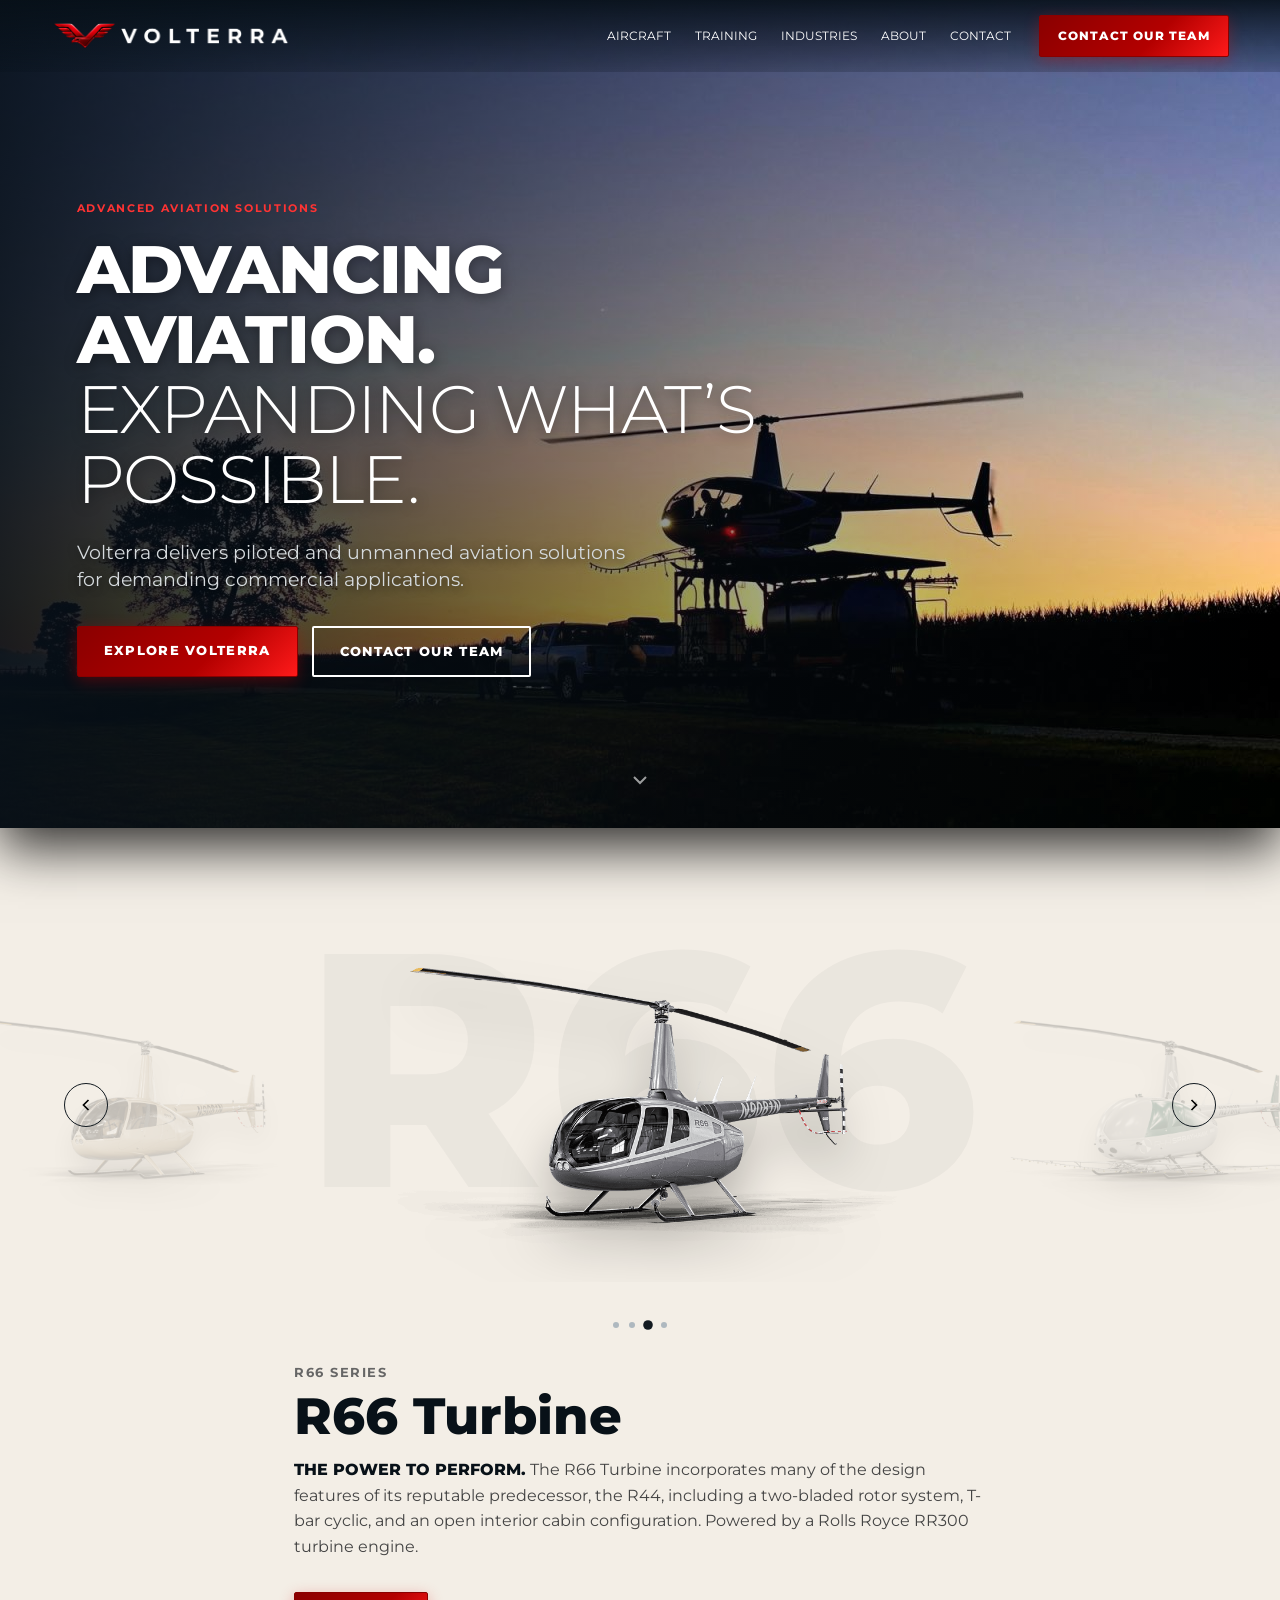
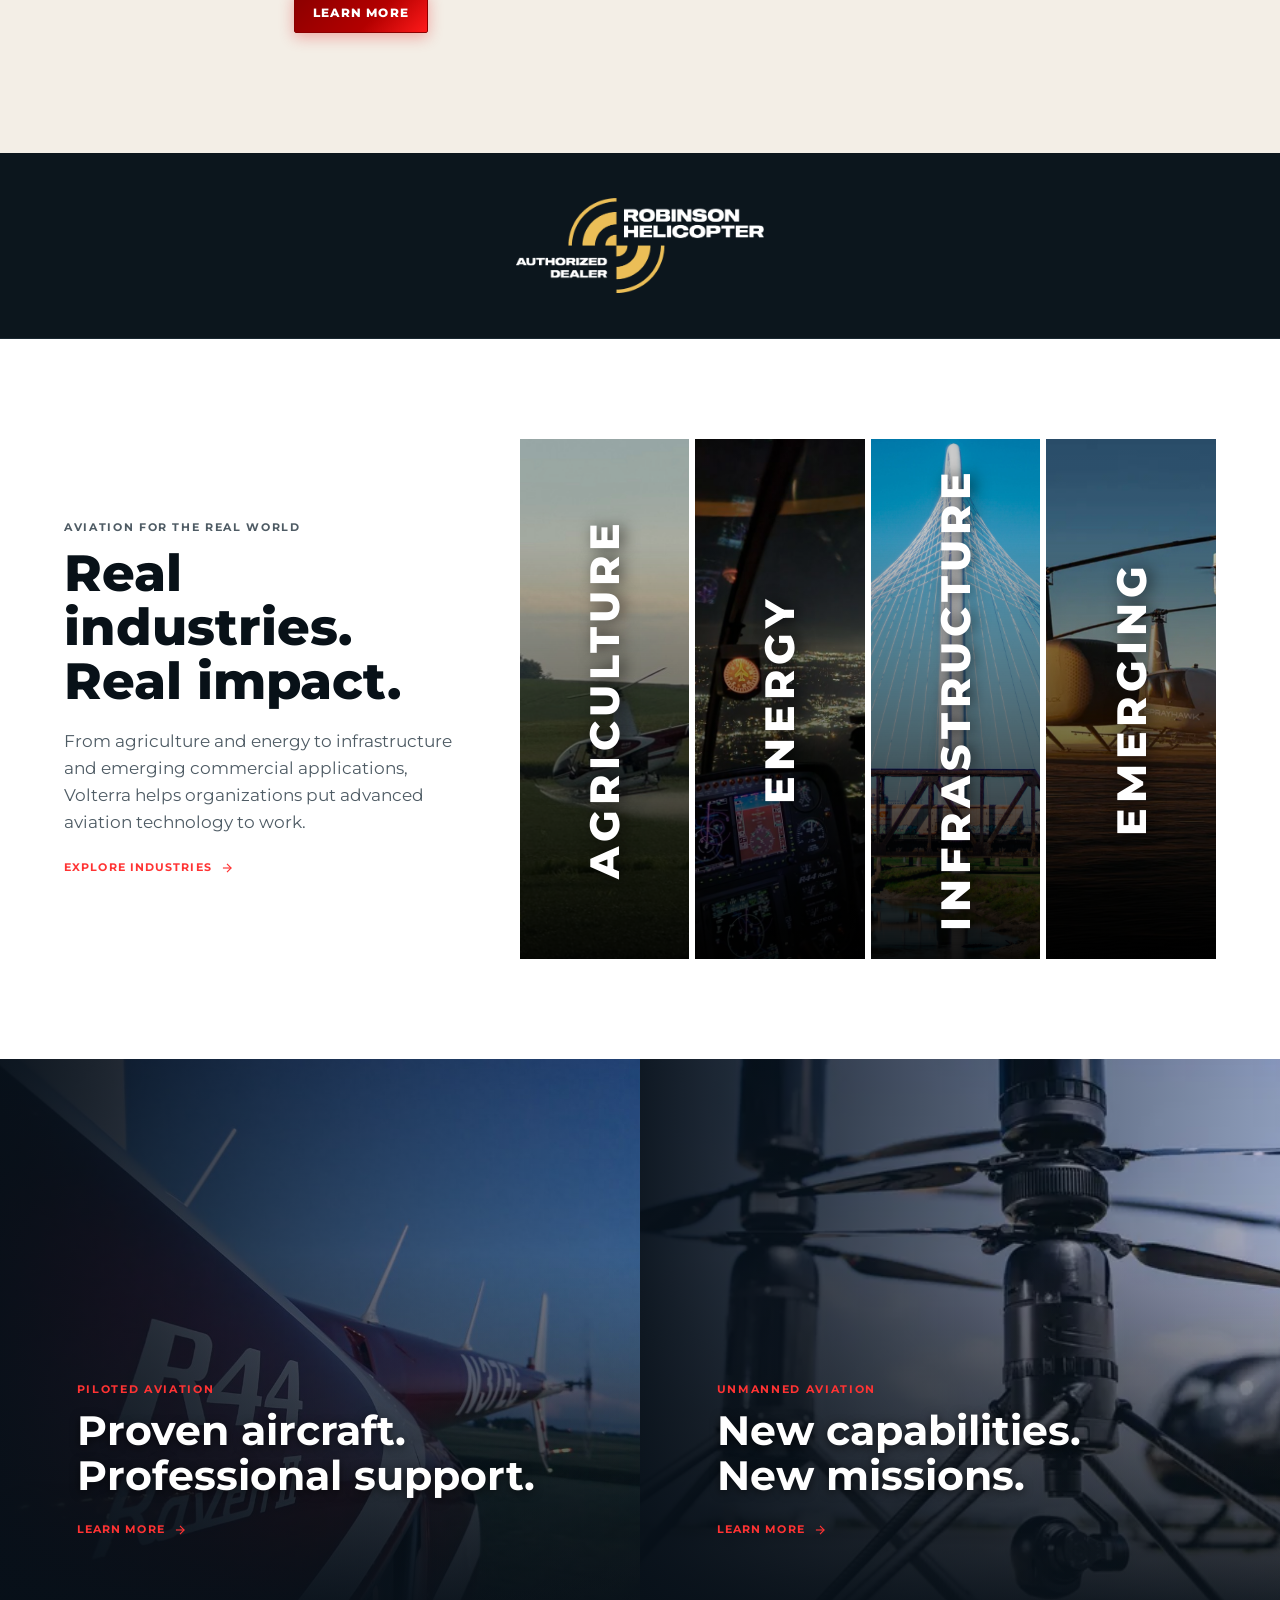
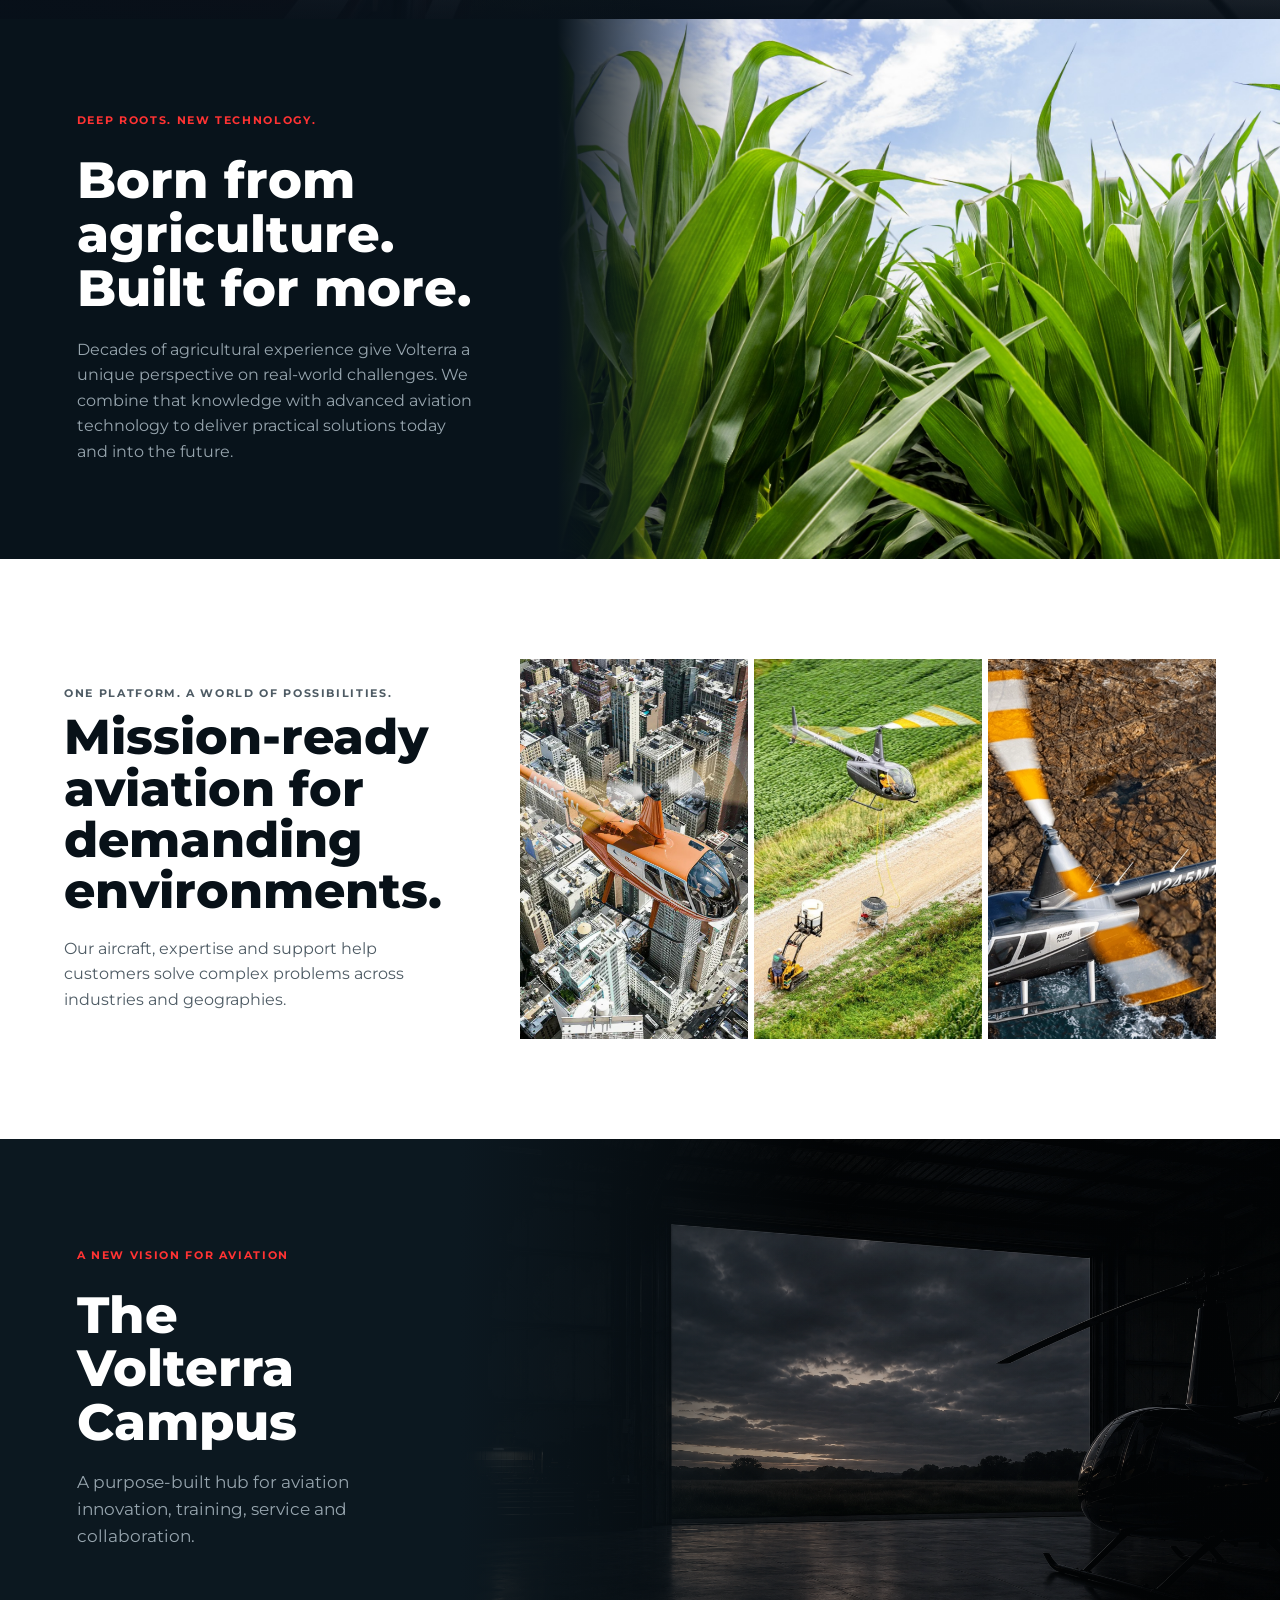
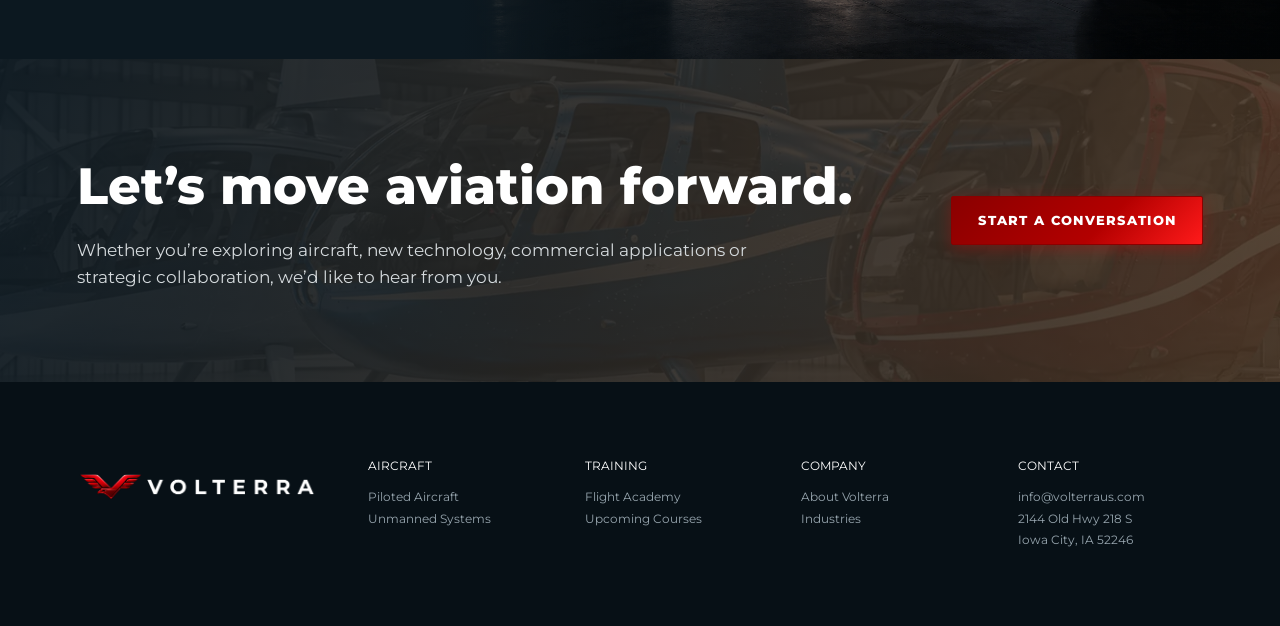
==== commit 77f25f47: "commit" ====
--- a/Volterra_Website_Starter/index.html
+++ b/Volterra_Website_Starter/index.html
@@ -5,9 +5,10 @@
   <meta name="viewport" content="width=device-width,initial-scale=1">
   <title>Volterra | Advanced Aviation Solutions</title>
   <link href="https://fonts.googleapis.com/css2?family=Montserrat:wght@300;400;700;800&display=swap" rel="stylesheet">
-<link rel="stylesheet" href="styles.css?v=37">
+  <link rel="stylesheet" href="styles.css?v=38">
 </head>
 <body>
+  <!-- HEADER & NAVIGATION -->
   <header>
     <a href="index.html" class="brand-link">
       <img src="volterra-horizontal-logo-whitetext.png" alt="Volterra Logo" class="brand-logo">
@@ -25,7 +26,7 @@
     </div>
   </header>
 
-  <!-- HERO SECTION -->
+  <!-- 1. HERO SECTION -->
   <section class="hero">
     <video class="hero-video" autoplay loop muted playsinline poster="hero-bg.png">
       <source src="hero-video.mp4" type="video/mp4">
@@ -33,18 +34,21 @@
     <div class="shade"></div>
     <div class="copy">
       <p class="eyebrow blue">Advanced Aviation Solutions</p>
-      <h1><strong>ELEVATING</strong><br>CAPABILITIES.</h1>
-      <p>Bridging traditional piloted aircraft and uncrewed autonomous systems for commercial operations.</p>
+      <h1><strong>ADVANCING AVIATION.</strong><br>EXPANDING WHAT’S POSSIBLE.</h1>
+      <p>Volterra delivers piloted and unmanned aviation solutions for demanding commercial applications.</p>
       <div class="actions">
-        <a class="btn" href="contact.html">Contact Our Team</a>
-        <a class="btn outline" href="about.html">Learn More</a>
-      </div>
-    </div>
-  </section>
-
-  <!-- ROBINSON SLIDER (AIRCRAFT SECTION) -->
+        <a class="btn" href="about.html">Explore Volterra</a>
+        <a class="btn outline" href="contact.html">Contact Our Team</a>
+      </div>
+    </div>
+    <div class="scroll-arrow">
+      <svg width="24" height="24" viewBox="0 0 24 24" fill="none" stroke="currentColor" stroke-width="2"><polyline points="6 9 12 15 18 9"></polyline></svg>
+    </div>
+  </section>
+
+  <!-- 2. ROBINSON SLIDER -->
   <section id="aircraft" class="heli-slider">
-    <div class="bg-title">ROBINSON</div>
+    <div class="bg-title" id="bgWatermark">R66</div>
     
     <div class="carousel-container">
       <button class="slider-btn prev" id="prevBtn" aria-label="Previous">
@@ -56,10 +60,10 @@
           <div class="slide" data-index="0">
             <img src="heli-r22.png" alt="Robinson R22">
           </div>
-          <div class="slide active" data-index="1">
+          <div class="slide" data-index="1">
             <img src="heli-r44.png" alt="Robinson R44">
           </div>
-          <div class="slide" data-index="2">
+          <div class="slide active" data-index="2">
             <img src="heli-r66.png" alt="Robinson R66">
           </div>
           <div class="slide" data-index="3">
@@ -75,103 +79,119 @@
 
     <div class="carousel-dots" id="sliderDots">
       <div class="dot" data-index="0"></div>
-      <div class="dot active" data-index="1"></div>
-      <div class="dot" data-index="2"></div>
+      <div class="dot" data-index="1"></div>
+      <div class="dot active" data-index="2"></div>
       <div class="dot" data-index="3"></div>
     </div>
 
     <div class="carousel-content">
-      <div class="series" id="heliSeries">Robinson Series</div>
-      <h2 id="heliTitle">R44 RAVEN II</h2>
-      <p id="heliDesc">The world's top-selling general aviation helicopter, recognized for reliability, responsive handling, and low operating costs.</p>
-      <a href="contact.html" class="btn small">Inquire About Aircraft</a>
-    </div>
-  </section>
-
-  <!-- AUTHORIZED DEALER BANNER -->
+      <div class="series" id="heliSeries">R66 SERIES</div>
+      <h2 id="heliTitle">R66 Turbine</h2>
+      <p id="heliDesc"><strong>THE POWER TO PERFORM.</strong> The R66 Turbine incorporates many of the design features of its reputable predecessor, the R44, including a two-bladed rotor system, T-bar cyclic, and an open interior cabin configuration. Powered by a Rolls Royce RR300 turbine engine.</p>
+      <a href="contact.html" class="btn small">Learn More</a>
+    </div>
+  </section>
+
+  <!-- 3. AUTHORIZED DEALER BANNER -->
   <div class="auth-dealer">
     <img src="robinson-authorized-dealer.png" alt="Robinson Authorized Dealer">
   </div>
 
-  <!-- CREWED & UNCREWED SOLUTIONS -->
+  <!-- 4. REAL INDUSTRIES. REAL IMPACT. (LIGHT 2-COLUMN SECTION) -->
+  <section id="industries" class="industries-section light">
+    <div class="industries-copy">
+      <p class="eyebrow blue">Aviation for the Real World</p>
+      <h2>Real industries.<br>Real impact.</h2>
+      <p>From agriculture and energy to infrastructure and emerging commercial applications, Volterra helps organizations put advanced aviation technology to work.</p>
+      <a href="#solutions" class="text-link blue">Explore Industries <svg class="arrow" viewBox="0 0 24 24" fill="none" stroke="currentColor" stroke-width="2"><line x1="5" y1="12" x2="19" y2="12"></line><polyline points="12 5 19 12 12 19"></polyline></svg></a>
+    </div>
+
+    <div class="industries-gallery">
+      <article class="ind-card ag">
+        <div class="card-content">
+          <p class="industry-title">Agriculture</p>
+        </div>
+      </article>
+      <article class="ind-card energy">
+        <div class="card-content">
+          <p class="industry-title">Energy</p>
+        </div>
+      </article>
+      <article class="ind-card infra">
+        <div class="card-content">
+          <p class="industry-title">Infrastructure</p>
+        </div>
+      </article>
+      <article class="ind-card emerging">
+        <div class="card-content">
+          <p class="industry-title">Emerging</p>
+        </div>
+      </article>
+    </div>
+  </section>
+
+  <!-- 5. CREWED & UNMANNED SPLIT (DARK) -->
   <section id="solutions" class="split">
     <div class="panel crewed">
       <div class="panel-content">
         <p class="eyebrow blue">Piloted Aviation</p>
-        <h2>Crewed Solutions</h2>
-        <a href="contact.html" class="text-link blue">Explore Piloted <svg class="arrow" viewBox="0 0 24 24" fill="none" stroke="currentColor" stroke-width="2"><line x1="5" y1="12" x2="19" y2="12"></line><polyline points="12 5 19 12 12 19"></polyline></svg></a>
+        <h2>Proven aircraft.<br>Professional support.</h2>
+        <a href="contact.html" class="text-link blue">Learn More <svg class="arrow" viewBox="0 0 24 24" fill="none" stroke="currentColor" stroke-width="2"><line x1="5" y1="12" x2="19" y2="12"></line><polyline points="12 5 19 12 12 19"></polyline></svg></a>
       </div>
     </div>
     <div class="panel uncrewed">
       <div class="panel-content">
-        <p class="eyebrow blue">Autonomous Systems</p>
-        <h2>Unmanned Solutions</h2>
-        <a href="contact.html" class="text-link blue">Explore UAVs <svg class="arrow" viewBox="0 0 24 24" fill="none" stroke="currentColor" stroke-width="2"><line x1="5" y1="12" x2="19" y2="12"></line><polyline points="12 5 19 12 12 19"></polyline></svg></a>
-      </div>
-    </div>
-  </section>
-
-  <!-- INDUSTRIES -->
-  <section id="industries" class="industry-grid">
-    <article class="ag">
-      <div class="card-content">
-        <p class="industry-title">Agriculture</p>
-      </div>
-    </article>
-    <article class="energy">
-      <div class="card-content">
-        <p class="industry-title">Energy</p>
-      </div>
-    </article>
-    <article class="infra">
-      <div class="card-content">
-        <p class="industry-title">Infrastructure</p>
-      </div>
-    </article>
-    <article class="emerging">
-      <div class="card-content">
-        <p class="industry-title">Commercial</p>
-      </div>
-    </article>
-  </section>
-
-  <!-- AG ROOTS SECTION -->
+        <p class="eyebrow blue">Unmanned Aviation</p>
+        <h2>New capabilities.<br>New missions.</h2>
+        <a href="contact.html" class="text-link blue">Learn More <svg class="arrow" viewBox="0 0 24 24" fill="none" stroke="currentColor" stroke-width="2"><line x1="5" y1="12" x2="19" y2="12"></line><polyline points="12 5 19 12 12 19"></polyline></svg></a>
+      </div>
+    </div>
+  </section>
+
+  <!-- 6. BORN FROM AGRICULTURE (DARK) -->
   <section class="ag-section">
-    <div>
-      <p class="eyebrow blue">Born from Agriculture</p>
-      <h2>Rooted in precision and practical execution.</h2>
-      <p>Applying modern aviation technology directly to demanding real-world agricultural and environmental operations.</p>
+    <div class="ag-copy">
+      <p class="eyebrow blue">Deep Roots. New Technology.</p>
+      <h2>Born from<br>agriculture.<br>Built for more.</h2>
+      <p>Decades of agricultural experience give Volterra a unique perspective on real-world challenges. We combine that knowledge with advanced aviation technology to deliver practical solutions today and into the future.</p>
     </div>
     <div class="field"></div>
   </section>
 
-  <!-- LANDSCAPE / MISSION READY -->
-  <section class="landscapes">
-    <div class="landscape-1"></div>
-    <div class="landscape-2"></div>
-    <div class="landscape-3"></div>
-  </section>
-
-  <!-- CAMPUS -->
+  <!-- 7. MISSION-READY AVIATION (LIGHT 2-COLUMN SECTION) -->
+  <section class="mission-ready-section light">
+    <div class="mission-copy">
+      <p class="eyebrow blue">One Platform. A World of Possibilities.</p>
+      <h2>Mission-ready<br>aviation for<br>demanding<br>environments.</h2>
+      <p>Our aircraft, expertise and support help customers solve complex problems across industries and geographies.</p>
+    </div>
+    <div class="mission-gallery">
+      <div class="landscape-1"></div>
+      <div class="landscape-2"></div>
+      <div class="landscape-3"></div>
+    </div>
+  </section>
+
+  <!-- 8. THE CAMPUS (DARK) -->
   <section class="campus">
-    <div>
-      <p class="eyebrow blue">The Hub</p>
-      <h2>Iowa City Campus</h2>
-      <p>Centralized maintenance, flight operations, and pilot instruction facility.</p>
+    <div class="campus-copy">
+      <p class="eyebrow blue">A New Vision for Aviation</p>
+      <h2>The Volterra<br>Campus</h2>
+      <p>A purpose-built hub for aviation innovation, training, service and collaboration.</p>
     </div>
     <div class="campus-art"></div>
   </section>
 
-  <!-- CTA -->
+  <!-- 9. CTA BANNER -->
   <section class="cta">
     <div>
-      <h2>Ready to launch your mission?</h2>
-      <p>Connect with our experts to discuss aircraft sales, commercial applications, or specialized training.</p>
-    </div>
-    <a class="btn" href="contact.html">Contact Our Team</a>
-  </section>
-
-  <!-- FOOTER -->
+      <h2>Let’s move aviation forward.</h2>
+      <p>Whether you’re exploring aircraft, new technology, commercial applications or strategic collaboration, we’d like to hear from you.</p>
+    </div>
+    <a class="btn" href="contact.html">Start a Conversation</a>
+  </section>
+
+  <!-- 10. FOOTER -->
   <footer id="service">
     <div><img src="volterra-horizontal-logo-whitetext.png" alt="Volterra Logo" class="footer-logo"></div>
     <div>Aircraft<br><span><a href="#aircraft">Piloted Aircraft</a><br><a href="#aircraft">Unmanned Systems</a></span></div>
@@ -180,22 +200,43 @@
     <div>Contact<br><span><a href="mailto:info@volterraus.com">info@volterraus.com</a><br>2144 Old Hwy 218 S<br>Iowa City, IA 52246</span></div>
   </footer>
 
-  <!-- ROBINSON SLIDER SCRIPT -->
+  <!-- SLIDER LOGIC -->
   <script>
     const helis = [
-      { series: "Robinson R22", title: "R22 BETA II", desc: "A two-seat helicopter renowned for operating economy and exceptional performance as the global benchmark training aircraft." },
-      { series: "Robinson R44", title: "R44 RAVEN II", desc: "The world's top-selling general aviation helicopter, recognized for reliability, responsive handling, and low operating costs." },
-      { series: "Robinson R66", title: "R66 TURBINE", desc: "Turbine-powered performance with a spacious 5-seat cabin, large baggage compartment, and Rolls-Royce RR300 engine." },
-      { series: "Agricultural Specialist", title: "R44 SPRAYHAWK", desc: "Equipped with specialized spray gear designed specifically for agricultural crop applications and high-efficiency aerial work." }
+      { 
+        watermark: "R22",
+        series: "R22 SERIES", 
+        title: "R22 Beta II", 
+        desc: "<strong>THE GLOBAL STANDARD FOR TRAINING.</strong> Renowned for its operating economy and responsive handling, the two-seat R22 has trained more helicopter pilots than any other aircraft in the world." 
+      },
+      { 
+        watermark: "R44",
+        series: "R44 SERIES", 
+        title: "R44 Raven II", 
+        desc: "<strong>VERSATILITY MEETS PERFORMANCE.</strong> The world's top-selling general aviation helicopter, recognized for reliability, low operating costs, and proven commercial utility across multiple sectors." 
+      },
+      { 
+        watermark: "R66",
+        series: "R66 SERIES", 
+        title: "R66 Turbine", 
+        desc: "<strong>THE POWER TO PERFORM.</strong> The R66 Turbine incorporates many of the design features of its reputable predecessor, the R44, including a two-bladed rotor system, T-bar cyclic, and an open interior cabin configuration. Powered by a Rolls Royce RR300 turbine engine." 
+      },
+      { 
+        watermark: "SPRAYHAWK",
+        series: "AGRICULTURAL SPECIALIST", 
+        title: "R44 Sprayhawk", 
+        desc: "<strong>ENGINEERED FOR PRECISION APPLICATION.</strong> Factory-integrated specialized spray gear designed specifically for agricultural crop applications and high-efficiency aerial work." 
+      }
     ];
 
-    let current = 1;
+    let current = 2; // Default to R66 as on live site
     const track = document.getElementById('sliderTrack');
     const slides = document.querySelectorAll('.slide');
     const dots = document.querySelectorAll('.dot');
     const title = document.getElementById('heliTitle');
     const series = document.getElementById('heliSeries');
     const desc = document.getElementById('heliDesc');
+    const watermark = document.getElementById('bgWatermark');
 
     function updateSlider(index) {
       current = index;
@@ -207,9 +248,10 @@
       slides.forEach((s, i) => s.classList.toggle('active', i === current));
       dots.forEach((d, i) => d.classList.toggle('active', i === current));
 
+      watermark.textContent = helis[current].watermark;
       series.textContent = helis[current].series;
       title.textContent = helis[current].title;
-      desc.textContent = helis[current].desc;
+      desc.innerHTML = helis[current].desc;
     }
 
     document.getElementById('prevBtn').addEventListener('click', () => {
@@ -234,7 +276,7 @@
       });
     });
 
-    updateSlider(1);
+    updateSlider(2);
   </script>
 </body>
 </html>
--- a/Volterra_Website_Starter/styles.css
+++ b/Volterra_Website_Starter/styles.css
@@ -8,18 +8,18 @@
 a { color: inherit; text-decoration: none; }
 
 /* =========================================
-   HEADER & NAVIGATION
+   GLOBAL HEADER & NAVIGATION
 ========================================= */
 header { position: fixed; top: 0; left: 0; right: 0; z-index: 20; height: 72px; padding: 0 4vw; display: flex; align-items: center; gap: 28px; background: linear-gradient(#071018e8, #07101833); }
 .brand-logo { height: 60px; width: auto; display: block; margin-right: auto; }
 nav { display: flex; gap: 24px; font-size: 12px; text-transform: uppercase; margin-left: auto; }
 
-/* RED GRADIENT BUTTONS */
-.btn { display: inline-block; padding: 14px 24px; background: linear-gradient(135deg, #8a0000 0%, #b30000 60%, #ff1a1a 100%); border: 1px solid #8a0000; color: #fff; text-transform: uppercase; font-size: 14px; font-weight: 800; letter-spacing: .1em; transition: 0.3s; cursor: pointer; box-shadow: 0 4px 15px rgba(230,0,0,0.3); border-radius: 2px; text-align: center; }
+/* RED BUTTONS */
+.btn { display: inline-block; padding: 14px 26px; background: linear-gradient(135deg, #8a0000 0%, #b30000 60%, #ff1a1a 100%); border: 1px solid #8a0000; color: #fff; text-transform: uppercase; font-size: 13px; font-weight: 800; letter-spacing: .1em; transition: 0.3s; cursor: pointer; box-shadow: 0 4px 15px rgba(230,0,0,0.3); border-radius: 2px; text-align: center; }
 .btn:hover { background: linear-gradient(135deg, #a30000 0%, #cc0000 60%, #ff4d4d 100%); box-shadow: 0 6px 20px rgba(255,0,0,0.5); border-color: #a30000; transform: translateY(-2px); }
-.btn.small { padding: 11px 16px; font-size: 12px; }
-
-/* Outline Button Variation */
+.btn.small { padding: 11px 18px; font-size: 12px; }
+
+/* Outline Button */
 .outline { background: transparent; border: 2px solid #fff; box-shadow: none; }
 .outline:hover { background: #fff; color: #cc0000; box-shadow: 0 4px 15px rgba(255,255,255,0.3); border-color: #fff; }
 
@@ -29,19 +29,23 @@
 .text-link:hover { opacity: 0.7; }
 .arrow { width: 14px; height: 14px; vertical-align: middle; stroke: currentColor; }
 
+/* Typography Helpers */
+.eyebrow { text-transform: uppercase; letter-spacing: .15em; font-size: 11px; font-weight: 700; margin: 0 0 10px; }
+.blue { color: #ff3333; } 
+.light { background: #ffffff; color: #121a20; }
+.light p { color: #4e5b64; }
+
 /* =========================================
    HOMEPAGE: HERO SECTION
 ========================================= */
-.hero { min-height: 90vh; position: relative; display: flex; align-items: center; padding: 140px 6vw 90px; overflow: hidden; background: #081118; z-index: 5; box-shadow: 0 20px 50px rgba(0,0,0,0.8); }
+.hero { min-height: 92vh; position: relative; display: flex; align-items: center; padding: 140px 6vw 90px; overflow: hidden; background: #081118; z-index: 5; box-shadow: 0 20px 50px rgba(0,0,0,0.8); }
 .hero-video { position: absolute; top: 0; left: 0; width: 100%; height: 100%; object-fit: cover; z-index: 0; pointer-events: none; }
-.shade { position: absolute; inset: 0; background: linear-gradient(90deg, rgba(7,16,25,0.95) 0%, rgba(7,16,25,0.6) 45%, transparent 100%); z-index: 1; }
-.copy { position: relative; z-index: 2; max-width: 720px; }
-.eyebrow { text-transform: uppercase; letter-spacing: .15em; font-size: 11px; font-weight: 700; }
-.blue { color: #ff3333; } 
-.hero h1 { font-size: clamp(38px, 5.5vw, 76px); line-height: 1.05; text-transform: uppercase; letter-spacing: -0.02em; font-weight: 300; margin: 18px 0 28px; text-shadow: 0 2px 14px rgba(0,0,0,0.4); }
-.hero h1 strong { font-weight: 700; }
-.hero p:not(.eyebrow) { font-size: clamp(16px, 2vw, 19px); max-width: 520px; text-shadow: 0 2px 10px rgba(0,0,0,0.6); }
-.actions { display: flex; gap: 14px; margin-top: 32px; }
+.shade { position: absolute; inset: 0; background: linear-gradient(90deg, rgba(7,16,25,0.92) 0%, rgba(7,16,25,0.5) 45%, transparent 100%); z-index: 1; }
+.copy { position: relative; z-index: 2; max-width: 760px; }
+.hero h1 { font-size: clamp(38px, 5.2vw, 76px); line-height: 1.05; text-transform: uppercase; letter-spacing: -0.02em; font-weight: 300; margin: 18px 0 24px; text-shadow: 0 2px 14px rgba(0,0,0,0.4); }
+.hero h1 strong { font-weight: 800; }
+.hero p:not(.eyebrow) { font-size: clamp(16px, 1.8vw, 19px); max-width: 560px; text-shadow: 0 2px 10px rgba(0,0,0,0.6); margin: 0 0 32px; color: #d5dadd; }
+.actions { display: flex; gap: 14px; }
 .scroll-arrow { position: absolute; bottom: 30px; left: 50%; transform: translateX(-50%); color: #fff; opacity: 0.6; z-index: 2; }
 
 /* =========================================
@@ -70,80 +74,137 @@
 .carousel-content { max-width: 820px; margin: 0 auto; text-align: left; padding: 0 5vw; position: relative; z-index: 2; width: 100%; }
 .carousel-content .series { text-transform: uppercase; letter-spacing: 1.5px; font-size: 13px; margin-bottom: 8px; color: #666; font-weight: 700; }
 .carousel-content h2 { font-size: clamp(38px, 4vw, 52px); margin: 0 0 16px; color: #081118; font-weight: 800; line-height: 1; }
-.carousel-content p { font-size: 17px; color: #444; margin-bottom: 32px; line-height: 1.6; }
+.carousel-content p { font-size: 16px; color: #444; margin-bottom: 32px; line-height: 1.6; }
+.carousel-content p strong { color: #081118; font-weight: 800; }
 
 /* Authorized Dealer Banner */
 .auth-dealer { background: #0c161d; padding: 45px 5vw; display: flex; justify-content: center; align-items: center; border-bottom: 1px solid #1a2730; }
 .auth-dealer img { height: 95px; width: auto; object-fit: contain; }
 
 /* =========================================
-   HOMEPAGE: CREWED & UNMANNED SPLIT PANELS
+   HOMEPAGE: SECTION 3 - REAL INDUSTRIES (LIGHT 2-COLUMN)
+========================================= */
+.industries-section {
+  display: grid;
+  grid-template-columns: 0.9fr 1.6fr;
+  gap: 5vw;
+  align-items: center;
+  padding: 100px 5vw;
+  background: #ffffff;
+}
+.industries-copy h2 { font-size: clamp(36px, 4vw, 56px); line-height: 1.05; margin: 10px 0 20px; color: #081118; font-weight: 800; }
+.industries-copy p:not(.eyebrow) { font-size: 17px; line-height: 1.6; color: #4e5b64; margin: 0; }
+
+.industries-gallery {
+  display: grid;
+  grid-template-columns: repeat(4, 1fr);
+  gap: 6px;
+  width: 100%;
+}
+.ind-card {
+  min-height: 520px;
+  position: relative;
+  display: flex;
+  justify-content: center;
+  align-items: center;
+  cursor: pointer;
+  overflow: hidden;
+}
+.ind-card .card-content { position: relative; z-index: 2; width: 100%; height: 100%; display: flex; align-items: center; justify-content: center; }
+.ind-card .industry-title {
+  font-size: clamp(32px, 3.2vw, 48px);
+  font-weight: 800;
+  color: #ffffff;
+  writing-mode: vertical-rl;
+  transform: rotate(180deg);
+  letter-spacing: 0.12em;
+  margin: 0;
+  text-shadow: 0 4px 15px rgba(0,0,0,0.6);
+  transition: 0.3s ease;
+  text-transform: uppercase;
+}
+.ind-card:hover .industry-title { transform: rotate(180deg) scale(1.05); }
+
+.ind-card.ag { background: linear-gradient(to top, rgba(0,0,0,0.92) 0%, rgba(0,0,0,0.2) 80%), url('industry-ag.jpg') center/cover no-repeat; }
+.ind-card.energy { background: linear-gradient(to top, rgba(0,0,0,0.92) 0%, rgba(0,0,0,0.2) 80%), url('industry-energy.png') center/cover no-repeat; }
+.ind-card.infra { background: linear-gradient(to top, rgba(0,0,0,0.92) 0%, rgba(0,0,0,0.2) 80%), url('infrastructure-picture.png') center/cover no-repeat; }
+.ind-card.emerging { background: linear-gradient(to top, rgba(0,0,0,0.92) 0%, rgba(0,0,0,0.2) 80%), url('emerging-picture.png') center/cover no-repeat; }
+
+/* =========================================
+   HOMEPAGE: SECTION 4 - CREWED & UNMANNED SPLIT (DARK)
 ========================================= */
 .split { display: grid; grid-template-columns: 1fr 1fr; }
-.panel { min-height: 600px; display: flex; flex-direction: column; justify-content: flex-end; align-items: flex-start; padding: 80px 6vw; position: relative; }
+.panel { min-height: 560px; display: flex; flex-direction: column; justify-content: flex-end; align-items: flex-start; padding: 80px 6vw; position: relative; }
 .panel-content { position: relative; z-index: 2; }
-.panel h2 { font-size: clamp(30px, 3.2vw, 42px); text-shadow: 0 2px 10px rgba(0,0,0,0.6); margin: 10px 0 0; }
-.crewed { background: linear-gradient(to right, rgba(7,16,25,0.95) 0%, rgba(7,16,25,0.2) 100%), linear-gradient(to top, rgba(7,16,25,0.95) 0%, transparent 65%), url('crewed-r44.png'); background-size: cover; background-position: center; }
-.uncrewed { background: linear-gradient(to right, rgba(7,16,25,0.95) 0%, rgba(7,16,25,0.2) 100%), linear-gradient(to top, rgba(7,16,25,0.95) 0%, transparent 65%), url('unmanned-aviation.webp'); background-size: cover; background-position: center; }
-
-/* =========================================
-   HOMEPAGE: INDUSTRY VERTICAL CARDS
-========================================= */
-.industry-grid { display: grid; grid-template-columns: repeat(4, 1fr); gap: 6px; }
-.industry-grid article { min-height: 520px; padding: 0; display: flex; flex-direction: column; justify-content: center; align-items: center; text-transform: uppercase; position: relative; cursor: pointer; overflow: hidden; }
-.card-content { position: relative; z-index: 2; display: flex; justify-content: center; align-items: center; width: 100%; height: 100%; }
-
-.industry-title { font-size: clamp(38px, 3.6vw, 54px); font-weight: 800; color: #ffffff; writing-mode: vertical-rl; transform: rotate(180deg); letter-spacing: 0.12em; transition: 0.4s ease; margin: 0; text-shadow: 0 4px 15px rgba(0,0,0,0.5); }
-.industry-grid article:hover .industry-title { transform: rotate(180deg) scale(1.05); }
-
-.ag { background: linear-gradient(to top, rgba(0,0,0,0.95) 0%, rgba(0,0,0,0.2) 80%), url('industry-ag.jpg'); background-size: cover; background-position: center; }
-.energy { background: linear-gradient(to top, rgba(0,0,0,0.95) 0%, rgba(0,0,0,0.2) 80%), url('industry-energy.png'); background-size: cover; background-position: center; }
-.infra { background: linear-gradient(to top, rgba(0,0,0,0.95) 0%, rgba(0,0,0,0.2) 80%), url('infrastructure-picture.png'); background-size: cover; background-position: center; }
-.emerging { background: linear-gradient(to top, rgba(0,0,0,0.95) 0%, rgba(0,0,0,0.2) 80%), url('emerging-picture.png'); background-size: cover; background-position: center; }
-
-/* =========================================
-   HOMEPAGE: BORN FROM AGRICULTURE
+.panel h2 { font-size: clamp(28px, 3.2vw, 42px); line-height: 1.1; text-shadow: 0 2px 10px rgba(0,0,0,0.6); margin: 10px 0 0; }
+.crewed { background: linear-gradient(to right, rgba(7,16,25,0.95) 0%, rgba(7,16,25,0.2) 100%), linear-gradient(to top, rgba(7,16,25,0.95) 0%, transparent 65%), url('crewed-r44.png') center/cover no-repeat; }
+.uncrewed { background: linear-gradient(to right, rgba(7,16,25,0.95) 0%, rgba(7,16,25,0.2) 100%), linear-gradient(to top, rgba(7,16,25,0.95) 0%, transparent 65%), url('unmanned-aviation.webp') center/cover no-repeat; }
+
+/* =========================================
+   HOMEPAGE: SECTION 5 - BORN FROM AGRICULTURE (DARK)
 ========================================= */
 .ag-section { display: grid; grid-template-columns: 1fr 1.3fr; background: #08131b; min-height: 540px; }
-.ag-section > div:first-child { padding: 90px 6vw; display: flex; flex-direction: column; justify-content: center; }
-.ag-section h2 { font-size: clamp(34px, 4vw, 52px); line-height: 1.05; margin: 14px 0 22px; }
-.ag-section p:not(.eyebrow) { color: #97a5ae; font-size: 17px; line-height: 1.6; max-width: 520px; }
+.ag-copy { padding: 90px 6vw; display: flex; flex-direction: column; justify-content: center; }
+.ag-copy h2 { font-size: clamp(34px, 4vw, 54px); line-height: 1.05; margin: 14px 0 22px; font-weight: 800; }
+.ag-copy p:not(.eyebrow) { color: #97a5ae; font-size: 16px; line-height: 1.6; max-width: 500px; margin: 0; }
 .field { min-height: 540px; position: relative; background: url('born-ag-bg.jpg') center/cover no-repeat; }
 .field::before { content: ''; position: absolute; inset: 0; background: linear-gradient(to right, #08131b 0%, transparent 25%); }
 
 /* =========================================
-   HOMEPAGE: LANDSCAPES (MISSION READY)
-========================================= */
-.landscapes { display: grid; grid-template-columns: repeat(3, 1fr); gap: 6px; }
-.landscapes div { min-height: 340px; background-size: cover; background-position: center; }
+   HOMEPAGE: SECTION 6 - MISSION-READY (LIGHT 2-COLUMN)
+========================================= */
+.mission-ready-section {
+  display: grid;
+  grid-template-columns: 0.9fr 1.6fr;
+  gap: 5vw;
+  align-items: center;
+  padding: 100px 5vw;
+  background: #ffffff;
+}
+.mission-copy h2 { font-size: clamp(34px, 3.8vw, 52px); line-height: 1.05; margin: 10px 0 20px; color: #081118; font-weight: 800; }
+.mission-copy p:not(.eyebrow) { font-size: 16px; line-height: 1.6; color: #4e5b64; margin: 0; }
+
+.mission-gallery {
+  display: grid;
+  grid-template-columns: repeat(3, 1fr);
+  gap: 6px;
+  width: 100%;
+}
+.mission-gallery div {
+  min-height: 380px;
+  background-size: cover;
+  background-position: center;
+}
 .landscape-1 { background-image: url('mission-ready-1.png'); }
 .landscape-2 { background-image: url('mission-ready-2.png'); }
 .landscape-3 { background-image: url('mission-ready-3.png'); }
 
 /* =========================================
-   HOMEPAGE: CAMPUS SECTION
+   HOMEPAGE: SECTION 7 - CAMPUS (DARK)
 ========================================= */
 .campus { display: grid; grid-template-columns: 0.9fr 1.6fr; min-height: 520px; background: #0c1820; }
-.campus > div:first-child { padding: 90px 6vw; display: flex; flex-direction: column; justify-content: center; }
-.campus h2 { font-size: clamp(34px, 4vw, 52px); line-height: 1.05; margin: 14px 0 20px; }
-.campus p:not(.eyebrow) { color: #97a5ae; font-size: 17px; line-height: 1.6; max-width: 480px; }
+.campus-copy { padding: 90px 6vw; display: flex; flex-direction: column; justify-content: center; }
+.campus-copy h2 { font-size: clamp(34px, 4vw, 54px); line-height: 1.05; margin: 14px 0 20px; font-weight: 800; }
+.campus-copy p:not(.eyebrow) { color: #97a5ae; font-size: 17px; line-height: 1.6; max-width: 480px; margin: 0; }
 .campus-art { background: linear-gradient(to right, #0c1820 0%, rgba(12,24,32,0.15) 45%), url('campus-pic.png') center/cover no-repeat; min-height: 520px; position: relative; }
 
 /* =========================================
-   HOMEPAGE: CTA & GLOBAL FOOTER
+   HOMEPAGE: SECTION 8 - CTA BANNER
 ========================================= */
 .cta { display: flex; justify-content: space-between; align-items: center; gap: 40px; padding: 90px 6vw; background: linear-gradient(100deg, rgba(16,28,36,0.92), rgba(74,55,38,0.85)), url('move-aviation-forward.webp') center/cover no-repeat; }
-.cta h2 { font-size: clamp(34px, 4vw, 52px); margin: 0 0 14px; }
-.cta p { max-width: 740px; color: #d5dadd; font-size: 18px; line-height: 1.6; margin: 0; }
+.cta h2 { font-size: clamp(34px, 4vw, 52px); margin: 0 0 14px; font-weight: 800; }
+.cta p { max-width: 740px; color: #d5dadd; font-size: 17px; line-height: 1.6; margin: 0; }
+
+/* =========================================
+   GLOBAL FOOTER
+========================================= */
 footer { display: grid; grid-template-columns: 1.4fr repeat(4, 1fr); gap: 32px; padding: 75px 6vw; background: #071016; font-size: 12px; text-transform: uppercase; }
 .footer-logo { height: 60px; width: auto; display: block; margin-bottom: 20px; }
 footer span { display: block; color: #97a5ae; line-height: 1.8; text-transform: none; margin-top: 12px; }
 
-/* Common Light Layout */
+/* Common 2-Column Light Subpage Grid */
 .grid2 { display: grid; grid-template-columns: 1fr 2fr; gap: 52px; padding: 80px 6vw; }
-.light { background: #f5f6f6; color: #121a20; }
-.light p { color: #4e5b64; }
-.light h2 { font-size: clamp(34px, 4vw, 52px); line-height: 1.05; margin: 10px 0 20px; color: #081118; }
+.grid2 h2 { font-size: clamp(34px, 4vw, 52px); line-height: 1.05; margin: 10px 0 20px; color: #081118; font-weight: 800; }
 
 /* =========================================
    ABOUT PAGE STYLES
@@ -153,10 +214,10 @@
 .about-feature-img-wrapper { width: 100%; height: 420px; max-height: 420px; border-radius: 4px; overflow: hidden; box-shadow: 0 10px 30px rgba(0,0,0,0.12); border: 1px solid #d5dadd; }
 .about-feature-img { width: 100%; height: 100%; object-fit: cover; object-position: center 20%; display: block; }
 
-/* Leadership Team (Light Theme) */
+/* Leadership Team (Light) */
 .leadership-section { padding: 100px 5vw; background: #f5f6f6; border-top: 1px solid #d5dadd; }
 .leadership-header { text-align: center; margin-bottom: 60px; }
-.leadership-header h2 { color: #081118; }
+.leadership-header h2 { color: #081118; font-size: clamp(34px, 4vw, 52px); margin: 10px 0 0; }
 .leadership-header p:not(.eyebrow) { color: #4e5b64; font-size: 18px; }
 .team-grid { display: grid; grid-template-columns: repeat(3, 1fr); gap: 36px; max-width: 960px; margin: 0 auto; }
 .team-card { text-align: center; }
@@ -173,7 +234,7 @@
 .partnership-text h2 { font-size: clamp(28px, 4vw, 42px); margin: 0 0 15px; }
 .partnership-text p { color: #aeb8bf; font-size: 18px; line-height: 1.6; margin: 0; }
 
-/* Core Values */
+/* Values */
 .values-section { padding: 100px 5vw; background: #081118; border-top: 1px solid #1a2730; }
 .values-header { text-align: center; margin-bottom: 60px; }
 .values-header h2 { font-size: clamp(34px, 4vw, 56px); margin: 10px 0 0; }
@@ -226,7 +287,7 @@
 .course-card .btn { align-self: flex-start; }
 
 /* =========================================
-   MOBILE & RESPONSIVE ADJUSTMENTS
+   MOBILE & RESPONSIVE RULES
 ========================================= */
 .mobile-menu { display: none; color: #fff; cursor: pointer; }
 
@@ -248,19 +309,28 @@
   .slider-btn.next { right: 1vw; }
   .carousel-content h2 { font-size: 38px; }
 
-  .grid2, .ag-section, .campus, .split, .contact-section { grid-template-columns: 1fr; padding: 50px 5vw; }
-  .industry-grid { grid-template-columns: 1fr 1fr; }
-  .industry-title { writing-mode: horizontal-tb; transform: none; text-align: center; }
-  .industry-grid article:hover .industry-title { transform: scale(1.05); }
-
-  .landscapes { grid-template-columns: 1fr; }
+  /* Split to 1 Column on Tablet/Mobile */
+  .industries-section, .mission-ready-section, .split, .ag-section, .campus, .grid2, .contact-section { 
+    grid-template-columns: 1fr; 
+    padding: 60px 5vw; 
+    gap: 40px;
+  }
+  .industries-gallery { grid-template-columns: 1fr 1fr; }
+  .ind-card { min-height: 340px; }
+  .ind-card .industry-title { writing-mode: horizontal-tb; transform: none; text-align: center; }
+  .ind-card:hover .industry-title { transform: scale(1.05); }
+
+  .mission-gallery { grid-template-columns: 1fr; }
+  .mission-gallery div { min-height: 240px; }
+
   .cta { flex-direction: column; align-items: flex-start; }
   footer { grid-template-columns: 1fr 1fr; gap: 40px; padding: 50px 5vw; }
   .footer-logo { height: 40px; }
-  .panel, .field, .campus-art { min-height: 350px; }
+
+  .panel, .field, .campus-art { min-height: 380px; }
   .field::before, .campus-art::before { background: linear-gradient(to bottom, #08131b 0%, transparent 30%); }
 
-  /* Subpage Mobile Fixes */
+  /* Subpages */
   .about-origin-grid { grid-template-columns: 1fr; gap: 35px; }
   .about-feature-img-wrapper { height: 280px; max-height: 280px; }
   .about-campus { grid-template-columns: 1fr; }
@@ -268,7 +338,6 @@
   .campus-content-block { padding: 40px 5vw; }
   .values-grid { grid-template-columns: 1fr; gap: 20px; }
   .team-grid { grid-template-columns: 1fr; max-width: 320px; gap: 40px; }
-  .contact-section { gap: 40px; }
   .courses-grid { grid-template-columns: 1fr; }
 }
 
@@ -276,10 +345,8 @@
   :root { --slide-width: 90%; --center-offset: 5%; }
   .actions { flex-direction: column; align-items: stretch; }
   .actions .btn { text-align: center; }
-  .industry-grid, footer { grid-template-columns: 1fr; }
-  .industry-grid article { min-height: 220px; }
-  .industry-title { font-size: 30px; }
-  .about-feature-img-wrapper { height: 220px; max-height: 220px; }
-  .campus-photo-wrapper { height: 250px; max-height: 250px; }
-  .team-grid { max-width: 270px; }
+  .industries-gallery { grid-template-columns: 1fr; }
+  footer { grid-template-columns: 1fr; }
+  .ind-card { min-height: 200px; }
+  .ind-card .industry-title { font-size: 30px; }
 }
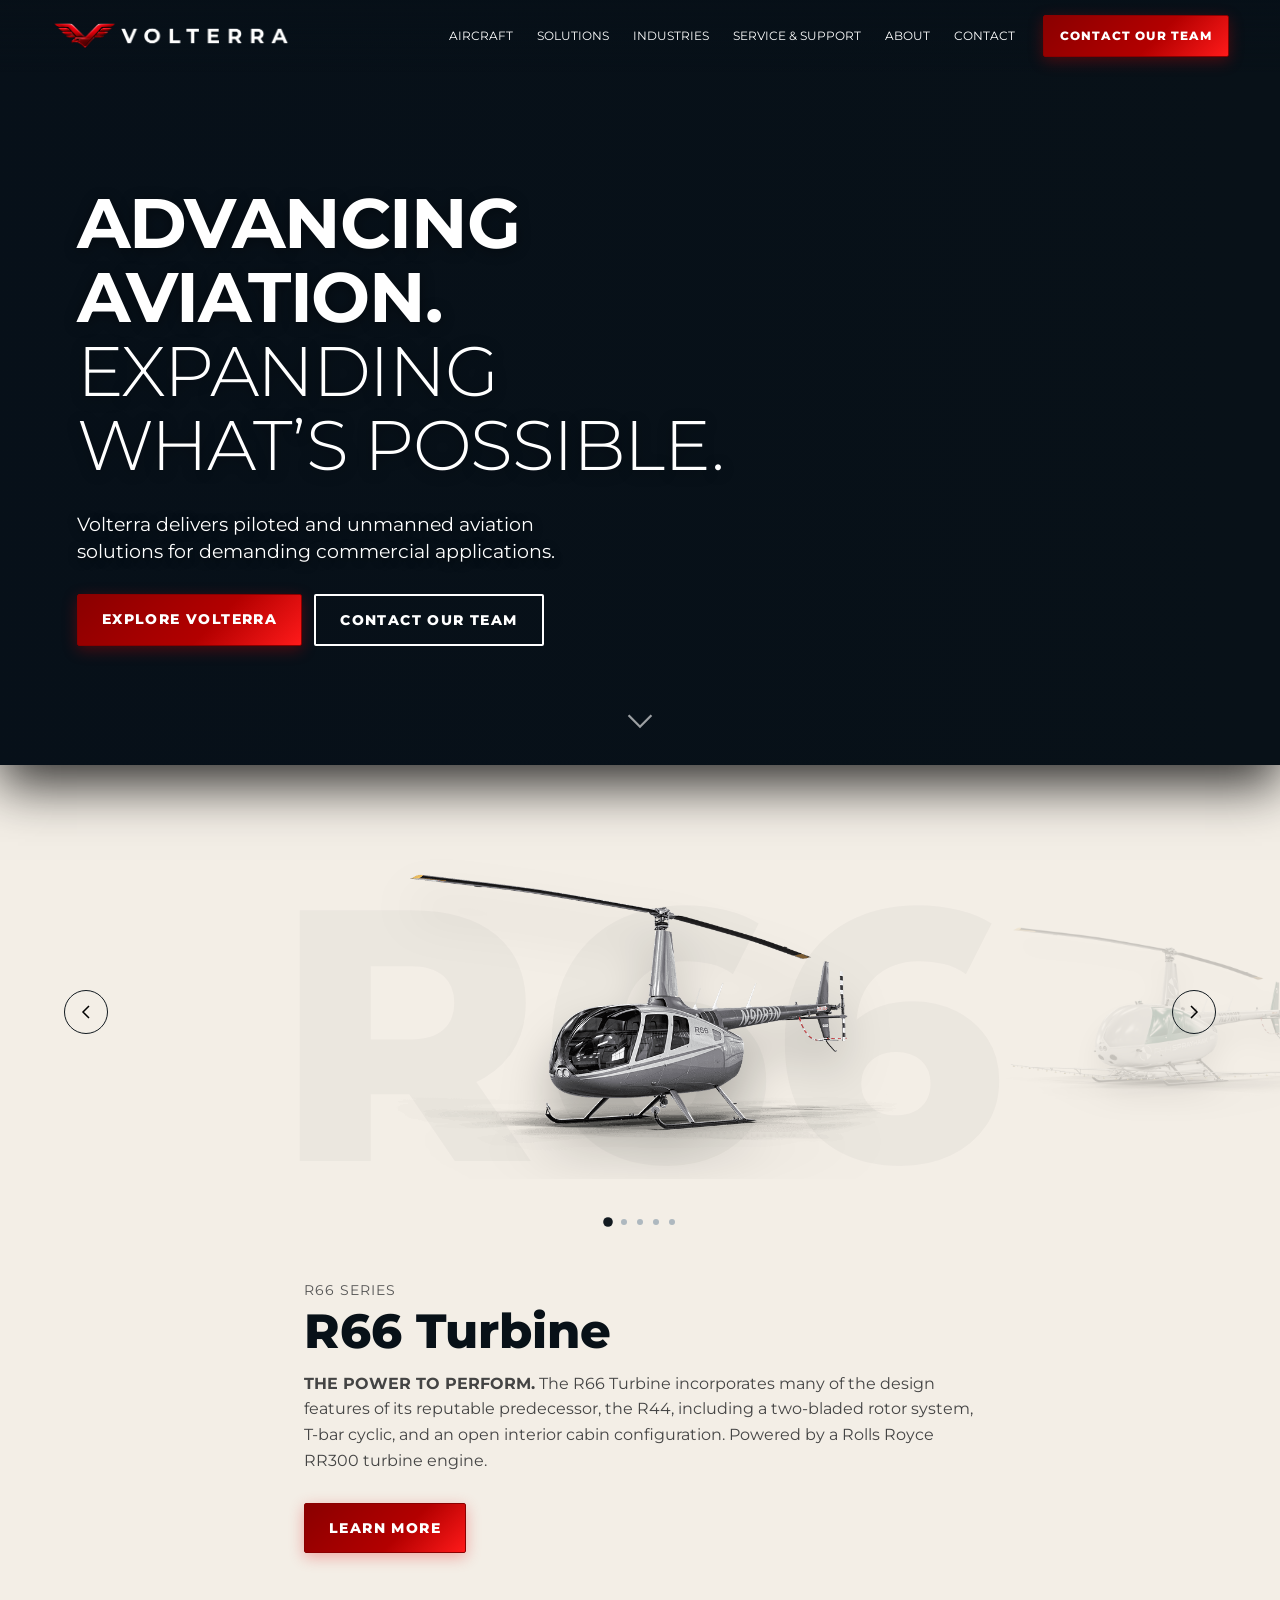
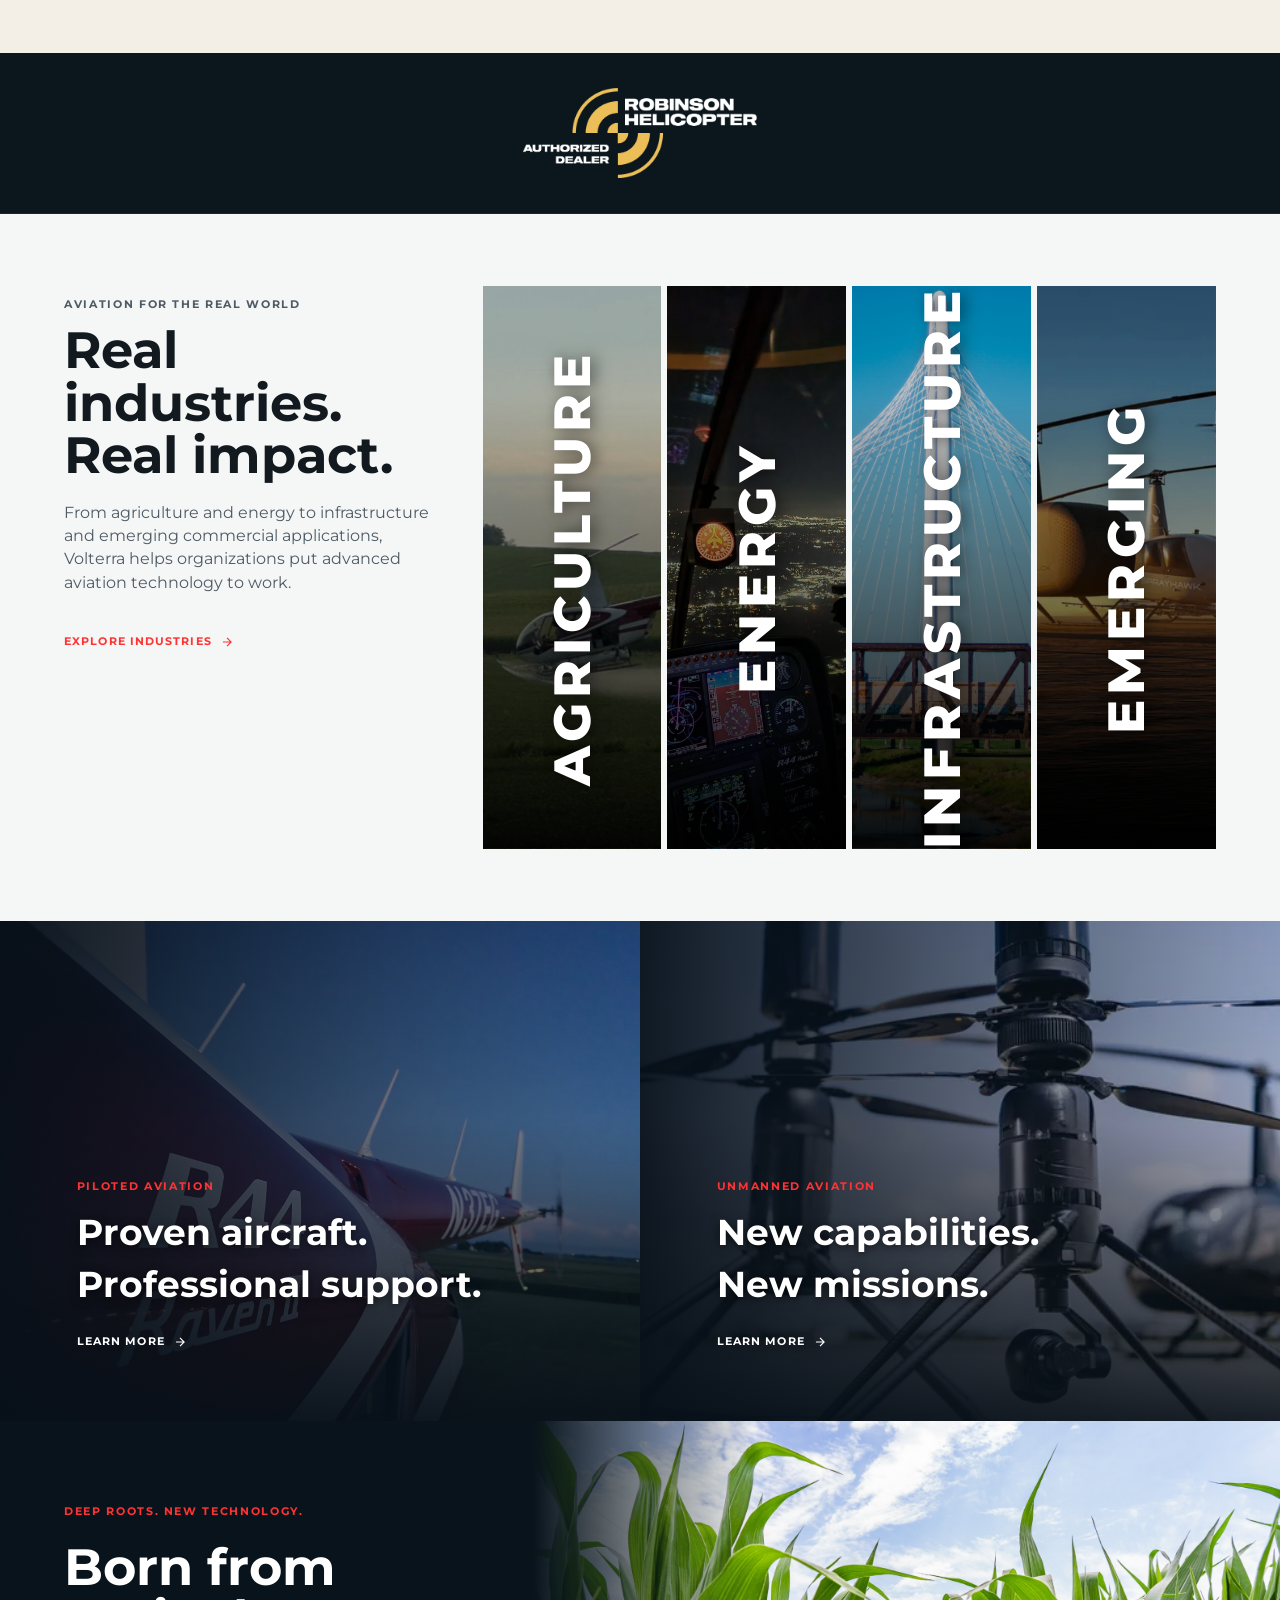
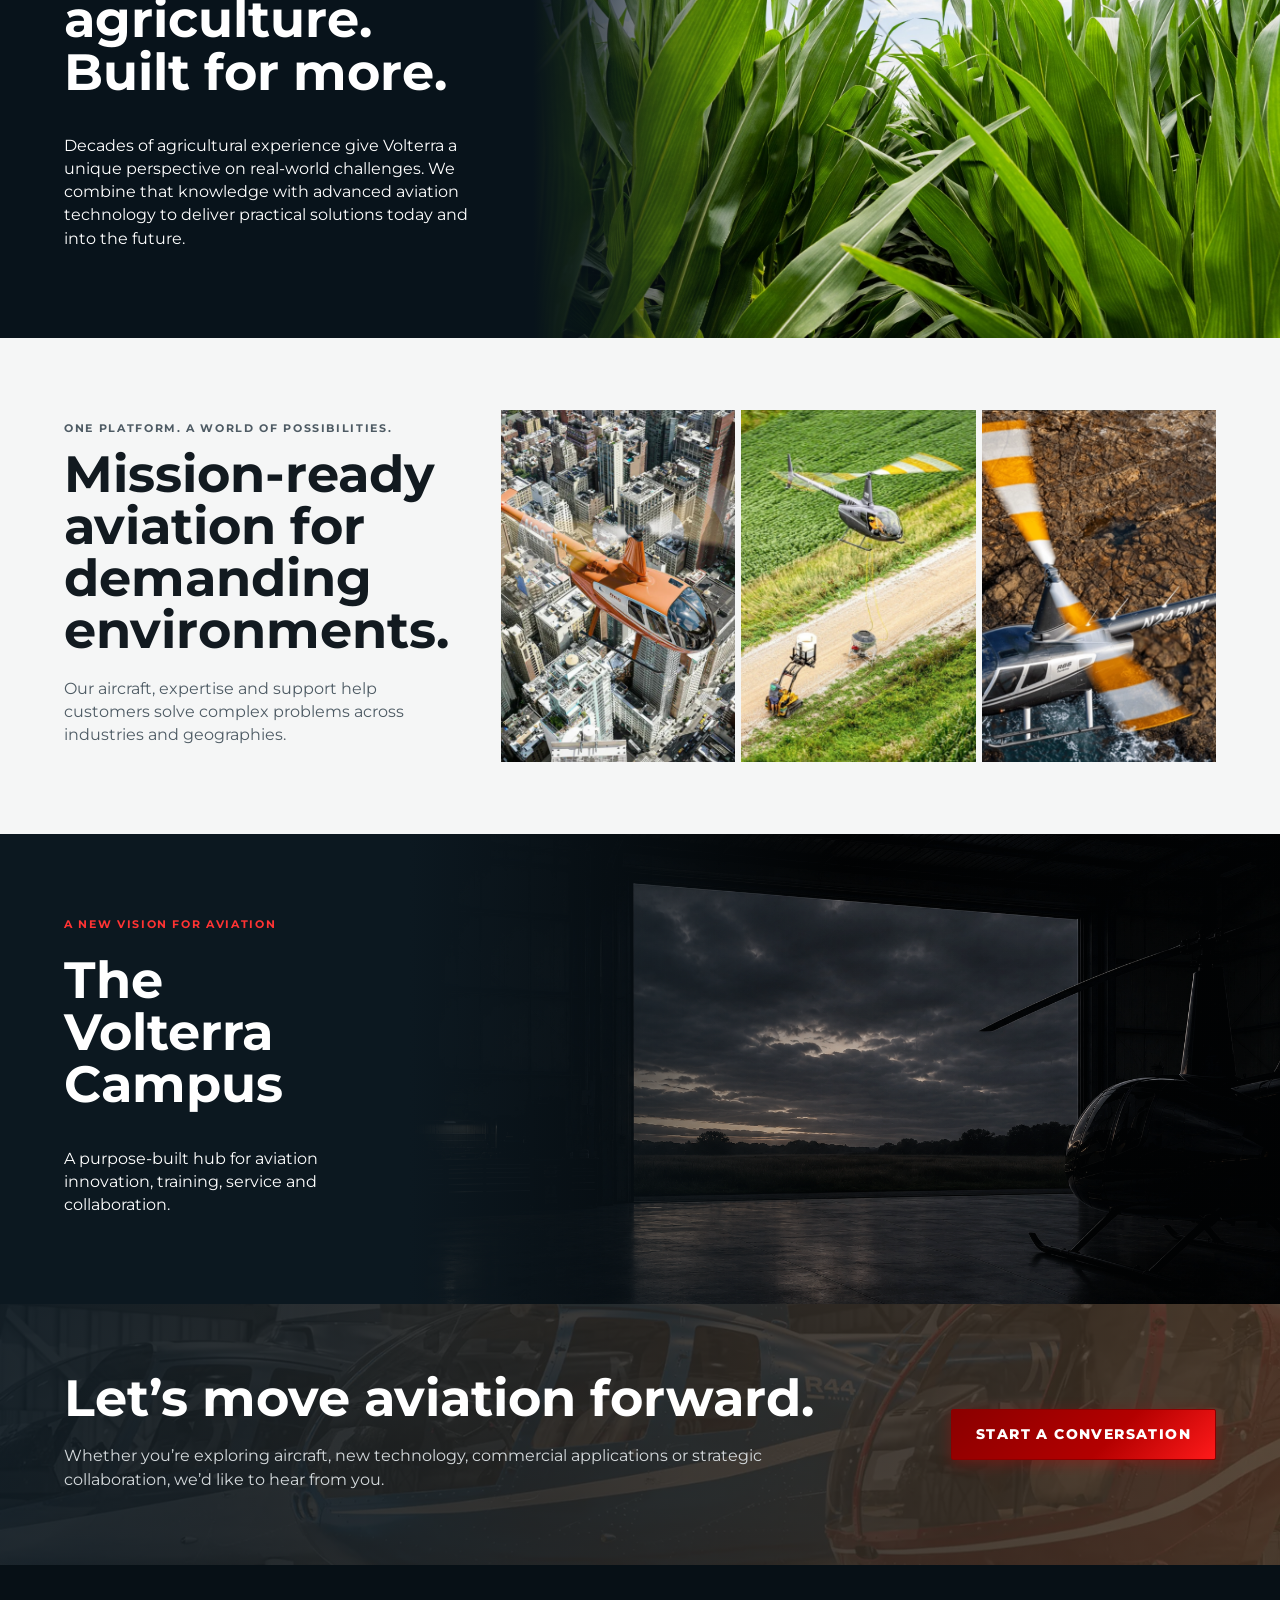
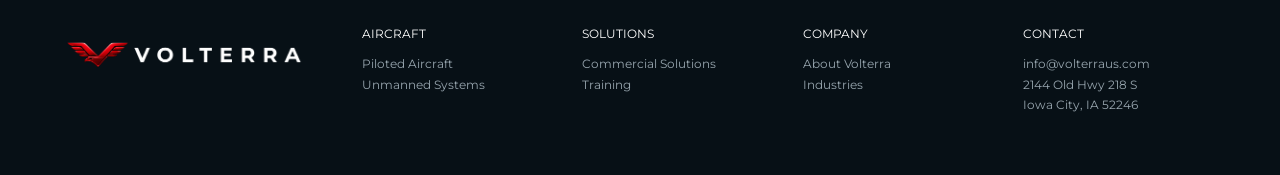
==== commit 0891d645: "Revert "Staging to live (11/5)"" ====
--- a/Volterra_Website_Starter/index.html
+++ b/Volterra_Website_Starter/index.html
@@ -5,278 +5,236 @@
   <meta name="viewport" content="width=device-width,initial-scale=1">
   <title>Volterra | Advanced Aviation Solutions</title>
   <link href="https://fonts.googleapis.com/css2?family=Montserrat:wght@300;400;700;800&display=swap" rel="stylesheet">
-  <link rel="stylesheet" href="styles.css?v=38">
+  <link rel="stylesheet" href="styles.css?v=20">
 </head>
 <body>
-  <!-- HEADER & NAVIGATION -->
   <header>
-    <a href="index.html" class="brand-link">
+    <a href="#" class="brand-link">
       <img src="volterra-horizontal-logo-whitetext.png" alt="Volterra Logo" class="brand-logo">
     </a>
     <nav>
       <a href="#aircraft">Aircraft</a>
-      <a href="training.html">Training</a>
+      <a href="#solutions">Solutions</a>
       <a href="#industries">Industries</a>
-      <a href="about.html">About</a>
-      <a href="contact.html">Contact</a>
+      <a href="#service">Service & Support</a>
+      <a href="#about">About</a>
+      <a href="#contact">Contact</a>
     </nav>
-    <a class="btn small" href="contact.html">Contact Our Team</a>
+    <a class="btn small" href="#contact">Contact Our Team</a>
     <div class="mobile-menu">
       <svg width="28" height="28" viewBox="0 0 24 24" fill="none" stroke="currentColor" stroke-width="2"><path d="M3 12h18M3 6h18M3 18h18"/></svg>
     </div>
   </header>
 
-  <!-- 1. HERO SECTION -->
   <section class="hero">
-    <video class="hero-video" autoplay loop muted playsinline poster="hero-bg.png">
+    <video autoplay loop muted playsinline class="hero-video">
       <source src="hero-video.mp4" type="video/mp4">
     </video>
     <div class="shade"></div>
     <div class="copy">
-      <p class="eyebrow blue">Advanced Aviation Solutions</p>
-      <h1><strong>ADVANCING AVIATION.</strong><br>EXPANDING WHAT’S POSSIBLE.</h1>
+      <h1><strong>ADVANCING<br>AVIATION.</strong><br>EXPANDING<br>WHAT’S POSSIBLE.</h1>
       <p>Volterra delivers piloted and unmanned aviation solutions for demanding commercial applications.</p>
       <div class="actions">
-        <a class="btn" href="about.html">Explore Volterra</a>
-        <a class="btn outline" href="contact.html">Contact Our Team</a>
+        <a class="btn" href="#about">Explore Volterra</a>
+        <a class="btn outline" href="#contact">Contact Our Team</a>
       </div>
     </div>
     <div class="scroll-arrow">
-      <svg width="24" height="24" viewBox="0 0 24 24" fill="none" stroke="currentColor" stroke-width="2"><polyline points="6 9 12 15 18 9"></polyline></svg>
-    </div>
-  </section>
-
-  <!-- 2. ROBINSON SLIDER -->
-  <section id="aircraft" class="heli-slider">
-    <div class="bg-title" id="bgWatermark">R66</div>
-    
+      <svg width="28" height="16" viewBox="0 0 24 14" fill="none" stroke="currentColor" stroke-width="2"><path d="M2 2l10 10L22 2"/></svg>
+    </div>
+  </section>
+
+  <!-- ROBINSON-STYLE SLIDER -->
+  <section class="heli-slider" id="solutions">
+    <div class="bg-title" id="bg-title">R66</div>
+
     <div class="carousel-container">
-      <button class="slider-btn prev" id="prevBtn" aria-label="Previous">
-        <svg width="20" height="20" viewBox="0 0 24 24" fill="none" stroke="currentColor" stroke-width="2"><polyline points="15 18 9 12 15 6"></polyline></svg>
+      <button class="slider-btn prev" onclick="moveSlide(-1)">
+        <svg width="24" height="24" viewBox="0 0 24 24" fill="none" stroke="currentColor" stroke-width="1.5"><path d="M15 18l-6-6 6-6"/></svg>
       </button>
-
-      <div class="carousel-track-wrapper">
-        <div class="carousel-track" id="sliderTrack">
-          <div class="slide" data-index="0">
-            <img src="heli-r22.png" alt="Robinson R22">
-          </div>
-          <div class="slide" data-index="1">
-            <img src="heli-r44.png" alt="Robinson R44">
-          </div>
-          <div class="slide active" data-index="2">
-            <img src="heli-r66.png" alt="Robinson R66">
-          </div>
-          <div class="slide" data-index="3">
-            <img src="heli-sprayhawk.png" alt="Robinson Sprayhawk">
-          </div>
-        </div>
-      </div>
-
-      <button class="slider-btn next" id="nextBtn" aria-label="Next">
-        <svg width="20" height="20" viewBox="0 0 24 24" fill="none" stroke="currentColor" stroke-width="2"><polyline points="9 18 15 12 9 6"></polyline></svg>
+      <button class="slider-btn next" onclick="moveSlide(1)">
+        <svg width="24" height="24" viewBox="0 0 24 24" fill="none" stroke="currentColor" stroke-width="1.5"><path d="M9 18l6-6-6-6"/></svg>
       </button>
-    </div>
-
-    <div class="carousel-dots" id="sliderDots">
-      <div class="dot" data-index="0"></div>
-      <div class="dot" data-index="1"></div>
-      <div class="dot active" data-index="2"></div>
-      <div class="dot" data-index="3"></div>
+
+      <div class="carousel-track-wrapper" id="swipe-area">
+        <div class="carousel-track" id="track">
+          <div class="slide" onclick="setSlide(0)"><img src="heli-r66.png" alt="R66"></div>
+          <div class="slide" onclick="setSlide(1)"><img src="heli-sprayhawk.png" alt="Sprayhawk"></div>
+          <div class="slide" onclick="setSlide(2)"><img src="heli-r44.png" alt="R44"></div>
+          <div class="slide" onclick="setSlide(3)"><img src="heli-r88.webp" alt="R88"></div>
+          <div class="slide" onclick="setSlide(4)"><img src="heli-r22.png" alt="R22"></div>
+        </div>
+      </div>
+    </div>
+
+    <div class="carousel-dots" id="dots">
+      <span class="dot" onclick="setSlide(0)"></span>
+      <span class="dot" onclick="setSlide(1)"></span>
+      <span class="dot" onclick="setSlide(2)"></span>
+      <span class="dot" onclick="setSlide(3)"></span>
+      <span class="dot" onclick="setSlide(4)"></span>
     </div>
 
     <div class="carousel-content">
-      <div class="series" id="heliSeries">R66 SERIES</div>
-      <h2 id="heliTitle">R66 Turbine</h2>
-      <p id="heliDesc"><strong>THE POWER TO PERFORM.</strong> The R66 Turbine incorporates many of the design features of its reputable predecessor, the R44, including a two-bladed rotor system, T-bar cyclic, and an open interior cabin configuration. Powered by a Rolls Royce RR300 turbine engine.</p>
-      <a href="contact.html" class="btn small">Learn More</a>
-    </div>
-  </section>
-
-  <!-- 3. AUTHORIZED DEALER BANNER -->
-  <div class="auth-dealer">
+      <p class="series" id="c-series">R66 Series</p>
+      <h2 id="c-title">R66 Turbine</h2>
+      <p id="c-desc"><strong>THE POWER TO PERFORM.</strong> The R66 Turbine incorporates many of the design features of its reputable predecessor, the R44, including a two-bladed rotor system, T-bar cyclic, and an open interior cabin configuration. Powered by a Rolls Royce RR300 turbine engine.</p>
+      <a href="#contact" class="btn">Learn More</a>
+    </div>
+  </section>
+
+  <!-- AUTHORIZED DEALER BANNER -->
+  <section class="auth-dealer">
     <img src="robinson-authorized-dealer.png" alt="Robinson Authorized Dealer">
-  </div>
-
-  <!-- 4. REAL INDUSTRIES. REAL IMPACT. (LIGHT 2-COLUMN SECTION) -->
-  <section id="industries" class="industries-section light">
-    <div class="industries-copy">
-      <p class="eyebrow blue">Aviation for the Real World</p>
+  </section>
+
+  <section class="light grid2" id="industries">
+    <div>
+      <p class="eyebrow blue">Aviation for the real world</p>
       <h2>Real industries.<br>Real impact.</h2>
       <p>From agriculture and energy to infrastructure and emerging commercial applications, Volterra helps organizations put advanced aviation technology to work.</p>
-      <a href="#solutions" class="text-link blue">Explore Industries <svg class="arrow" viewBox="0 0 24 24" fill="none" stroke="currentColor" stroke-width="2"><line x1="5" y1="12" x2="19" y2="12"></line><polyline points="12 5 19 12 12 19"></polyline></svg></a>
-    </div>
-
-    <div class="industries-gallery">
-      <article class="ind-card ag">
-        <div class="card-content">
-          <p class="industry-title">Agriculture</p>
-        </div>
-      </article>
-      <article class="ind-card energy">
-        <div class="card-content">
-          <p class="industry-title">Energy</p>
-        </div>
-      </article>
-      <article class="ind-card infra">
-        <div class="card-content">
-          <p class="industry-title">Infrastructure</p>
-        </div>
-      </article>
-      <article class="ind-card emerging">
-        <div class="card-content">
-          <p class="industry-title">Emerging</p>
-        </div>
-      </article>
-    </div>
-  </section>
-
-  <!-- 5. CREWED & UNMANNED SPLIT (DARK) -->
-  <section id="solutions" class="split">
+      <a href="#" class="text-link blue">Explore Industries <svg class="arrow" viewBox="0 0 24 24"><path d="M5 12h14M12 5l7 7-7 7" stroke="currentColor" fill="none" stroke-width="2"/></svg></a>
+    </div>
+    <div class="industry-grid">
+      <article class="ag">
+        <div class="card-content">
+          <span class="industry-title">Agriculture</span>
+        </div>
+      </article>
+      <article class="energy">
+        <div class="card-content">
+          <span class="industry-title">Energy</span>
+        </div>
+      </article>
+      <article class="infra">
+        <div class="card-content">
+          <span class="industry-title">Infrastructure</span>
+        </div>
+      </article>
+      <article class="emerging">
+        <div class="card-content">
+          <span class="industry-title">Emerging</span>
+        </div>
+      </article>
+    </div>
+  </section>
+
+  <section class="split" id="aircraft">
     <div class="panel crewed">
       <div class="panel-content">
         <p class="eyebrow blue">Piloted Aviation</p>
         <h2>Proven aircraft.<br>Professional support.</h2>
-        <a href="contact.html" class="text-link blue">Learn More <svg class="arrow" viewBox="0 0 24 24" fill="none" stroke="currentColor" stroke-width="2"><line x1="5" y1="12" x2="19" y2="12"></line><polyline points="12 5 19 12 12 19"></polyline></svg></a>
+        <a href="#" class="text-link">Learn More <svg class="arrow" viewBox="0 0 24 24"><path d="M5 12h14M12 5l7 7-7 7" stroke="currentColor" fill="none" stroke-width="2"/></svg></a>
       </div>
     </div>
     <div class="panel uncrewed">
       <div class="panel-content">
         <p class="eyebrow blue">Unmanned Aviation</p>
         <h2>New capabilities.<br>New missions.</h2>
-        <a href="contact.html" class="text-link blue">Learn More <svg class="arrow" viewBox="0 0 24 24" fill="none" stroke="currentColor" stroke-width="2"><line x1="5" y1="12" x2="19" y2="12"></line><polyline points="12 5 19 12 12 19"></polyline></svg></a>
-      </div>
-    </div>
-  </section>
-
-  <!-- 6. BORN FROM AGRICULTURE (DARK) -->
+        <a href="#" class="text-link">Learn More <svg class="arrow" viewBox="0 0 24 24"><path d="M5 12h14M12 5l7 7-7 7" stroke="currentColor" fill="none" stroke-width="2"/></svg></a>
+      </div>
+    </div>
+  </section>
+
   <section class="ag-section">
-    <div class="ag-copy">
-      <p class="eyebrow blue">Deep Roots. New Technology.</p>
-      <h2>Born from<br>agriculture.<br>Built for more.</h2>
+    <div>
+      <p class="eyebrow blue">Deep roots. New technology.</p>
+      <h2>Born from agriculture.<br>Built for more.</h2>
       <p>Decades of agricultural experience give Volterra a unique perspective on real-world challenges. We combine that knowledge with advanced aviation technology to deliver practical solutions today and into the future.</p>
     </div>
     <div class="field"></div>
   </section>
 
-  <!-- 7. MISSION-READY AVIATION (LIGHT 2-COLUMN SECTION) -->
-  <section class="mission-ready-section light">
-    <div class="mission-copy">
-      <p class="eyebrow blue">One Platform. A World of Possibilities.</p>
-      <h2>Mission-ready<br>aviation for<br>demanding<br>environments.</h2>
+  <section class="light grid2">
+    <div>
+      <p class="eyebrow blue">One platform. A world of possibilities.</p>
+      <h2>Mission-ready aviation for demanding environments.</h2>
       <p>Our aircraft, expertise and support help customers solve complex problems across industries and geographies.</p>
     </div>
-    <div class="mission-gallery">
+    <div class="landscapes">
       <div class="landscape-1"></div>
       <div class="landscape-2"></div>
       <div class="landscape-3"></div>
     </div>
   </section>
 
-  <!-- 8. THE CAMPUS (DARK) -->
-  <section class="campus">
-    <div class="campus-copy">
-      <p class="eyebrow blue">A New Vision for Aviation</p>
-      <h2>The Volterra<br>Campus</h2>
+  <section class="campus" id="about">
+    <div>
+      <p class="eyebrow blue">A new vision for aviation</p>
+      <h2>The Volterra Campus</h2>
       <p>A purpose-built hub for aviation innovation, training, service and collaboration.</p>
     </div>
     <div class="campus-art"></div>
   </section>
 
-  <!-- 9. CTA BANNER -->
-  <section class="cta">
+  <section class="cta" id="contact">
     <div>
       <h2>Let’s move aviation forward.</h2>
       <p>Whether you’re exploring aircraft, new technology, commercial applications or strategic collaboration, we’d like to hear from you.</p>
     </div>
-    <a class="btn" href="contact.html">Start a Conversation</a>
-  </section>
-
-  <!-- 10. FOOTER -->
+    <a class="btn" href="mailto:info@volterraus.com">Start a Conversation</a>
+  </section>
+
   <footer id="service">
     <div><img src="volterra-horizontal-logo-whitetext.png" alt="Volterra Logo" class="footer-logo"></div>
-    <div>Aircraft<br><span><a href="#aircraft">Piloted Aircraft</a><br><a href="#aircraft">Unmanned Systems</a></span></div>
-    <div>Training<br><span><a href="training.html">Flight Academy</a><br><a href="training.html">Upcoming Courses</a></span></div>
-    <div>Company<br><span><a href="about.html">About Volterra</a><br><a href="#industries">Industries</a></span></div>
-    <div>Contact<br><span><a href="mailto:info@volterraus.com">info@volterraus.com</a><br>2144 Old Hwy 218 S<br>Iowa City, IA 52246</span></div>
+    <div>Aircraft<br><span>Piloted Aircraft<br>Unmanned Systems</span></div>
+    <div>Solutions<br><span>Commercial Solutions<br>Training</span></div>
+    <div>Company<br><span>About Volterra<br>Industries</span></div>
+    <div>Contact<br><span>info@volterraus.com<br>2144 Old Hwy 218 S<br>Iowa City, IA 52246</span></div>
   </footer>
 
-  <!-- SLIDER LOGIC -->
   <script>
-    const helis = [
-      { 
-        watermark: "R22",
-        series: "R22 SERIES", 
-        title: "R22 Beta II", 
-        desc: "<strong>THE GLOBAL STANDARD FOR TRAINING.</strong> Renowned for its operating economy and responsive handling, the two-seat R22 has trained more helicopter pilots than any other aircraft in the world." 
-      },
-      { 
-        watermark: "R44",
-        series: "R44 SERIES", 
-        title: "R44 Raven II", 
-        desc: "<strong>VERSATILITY MEETS PERFORMANCE.</strong> The world's top-selling general aviation helicopter, recognized for reliability, low operating costs, and proven commercial utility across multiple sectors." 
-      },
-      { 
-        watermark: "R66",
-        series: "R66 SERIES", 
-        title: "R66 Turbine", 
-        desc: "<strong>THE POWER TO PERFORM.</strong> The R66 Turbine incorporates many of the design features of its reputable predecessor, the R44, including a two-bladed rotor system, T-bar cyclic, and an open interior cabin configuration. Powered by a Rolls Royce RR300 turbine engine." 
-      },
-      { 
-        watermark: "SPRAYHAWK",
-        series: "AGRICULTURAL SPECIALIST", 
-        title: "R44 Sprayhawk", 
-        desc: "<strong>ENGINEERED FOR PRECISION APPLICATION.</strong> Factory-integrated specialized spray gear designed specifically for agricultural crop applications and high-efficiency aerial work." 
-      }
+    const slideData = [
+      { bg: "R66", series: "R66 Series", title: "R66 Turbine", desc: "<strong>THE POWER TO PERFORM.</strong> The R66 Turbine incorporates many of the design features of its reputable predecessor, the R44, including a two-bladed rotor system, T-bar cyclic, and an open interior cabin configuration. Powered by a Rolls Royce RR300 turbine engine." },
+      { bg: "UAV", series: "Unmanned Series", title: "R44 Sprayhawk", desc: "<strong>ADVANCED AGRICULTURAL AVIATION.</strong> The unmanned R44 Sprayhawk combines Robinson's proven helicopter platform with cutting-edge autonomous technology for high-efficiency, precision aerial application." },
+      { bg: "R44", series: "R44 Series", title: "R44 Raven II", desc: "<strong>THE WORLD'S BEST-SELLING GENERAL AVIATION HELICOPTER.</strong> The four-seat R44 Raven II delivers the performance of an expensive turbine helicopter at an affordable piston price. Its sleek design, impressive speed, and unparalleled reliability make it a favorite." },
+      { bg: "R88", series: "R88 Series", title: "R88", desc: "<strong>INTRODUCING OUR LARGEST, MOST CAPABLE WORKHORSE.</strong> The all-new R88 will have all the hallmarks of the Robinson brand: simplicity, dependability, and exceptional safety. It will carry more passengers, more cargo, and more specialized equipment than ever before. Powered by a Safran Arriel 2W engine, the R88 will also feature a full Garmin avionics suite." },
+      { bg: "R22", series: "R22 Series", title: "R22 Beta II", desc: "<strong>THE INDUSTRY STANDARD FOR TRAINING.</strong> The two-seat R22 Beta II is a proven workhorse that delivers exceptional performance in a variety of applications. It has a two-bladed rotor system and is powered by a proven Lycoming O-360 engine." }
     ];
 
-    let current = 2; // Default to R66 as on live site
-    const track = document.getElementById('sliderTrack');
+    let currentIndex = 0;
+    const track = document.getElementById('track');
     const slides = document.querySelectorAll('.slide');
     const dots = document.querySelectorAll('.dot');
-    const title = document.getElementById('heliTitle');
-    const series = document.getElementById('heliSeries');
-    const desc = document.getElementById('heliDesc');
-    const watermark = document.getElementById('bgWatermark');
-
-    function updateSlider(index) {
-      current = index;
-      const slideWidth = 40;
-      const centerOffset = 30;
-      const shift = centerOffset - (current * slideWidth);
-      track.style.transform = `translateX(${shift}%)`;
-
-      slides.forEach((s, i) => s.classList.toggle('active', i === current));
-      dots.forEach((d, i) => d.classList.toggle('active', i === current));
-
-      watermark.textContent = helis[current].watermark;
-      series.textContent = helis[current].series;
-      title.textContent = helis[current].title;
-      desc.innerHTML = helis[current].desc;
+    const bgTitle = document.getElementById('bg-title');
+    const cSeries = document.getElementById('c-series');
+    const cTitle = document.getElementById('c-title');
+    const cDesc = document.getElementById('c-desc');
+
+    function setSlide(index) {
+      if(index < 0) index = slides.length - 1;
+      if(index >= slides.length) index = 0;
+      currentIndex = index;
+
+      track.style.transform = `translateX(calc(var(--center-offset) - (var(--slide-width) * ${currentIndex})))`;
+
+      slides.forEach((s, i) => s.classList.toggle('active', i === currentIndex));
+      dots.forEach((d, i) => d.classList.toggle('active', i === currentIndex));
+
+      const data = slideData[currentIndex];
+      bgTitle.textContent = data.bg;
+      cSeries.textContent = data.series;
+      cTitle.textContent = data.title;
+      cDesc.innerHTML = data.desc;
     }
 
-    document.getElementById('prevBtn').addEventListener('click', () => {
-      let idx = current > 0 ? current - 1 : helis.length - 1;
-      updateSlider(idx);
+    function moveSlide(dir) { setSlide(currentIndex + dir); }
+    setSlide(0);
+
+    // Touch Swipe Logic for Mobile
+    let touchstartX = 0;
+    let touchendX = 0;
+    const swipeArea = document.getElementById('swipe-area');
+
+    swipeArea.addEventListener('touchstart', e => {
+      touchstartX = e.changedTouches[0].screenX;
     });
 
-    document.getElementById('nextBtn').addEventListener('click', () => {
-      let idx = current < helis.length - 1 ? current + 1 : 0;
-      updateSlider(idx);
+    swipeArea.addEventListener('touchend', e => {
+      touchendX = e.changedTouches[0].screenX;
+      if (touchendX < touchstartX - 40) moveSlide(1);  
+      if (touchendX > touchstartX + 40) moveSlide(-1); 
     });
-
-    dots.forEach(dot => {
-      dot.addEventListener('click', (e) => {
-        updateSlider(parseInt(e.target.dataset.index));
-      });
-    });
-
-    slides.forEach(slide => {
-      slide.addEventListener('click', () => {
-        updateSlider(parseInt(slide.dataset.index));
-      });
-    });
-
-    updateSlider(2);
   </script>
 </body>
 </html>
--- a/Volterra_Website_Starter/styles.css
+++ b/Volterra_Website_Starter/styles.css
@@ -7,19 +7,16 @@
 body { margin: 0; font-family: 'Montserrat', Arial, sans-serif; background: #081118; color: #fff; line-height: 1.45; }
 a { color: inherit; text-decoration: none; }
 
-/* =========================================
-   GLOBAL HEADER & NAVIGATION
-========================================= */
 header { position: fixed; top: 0; left: 0; right: 0; z-index: 20; height: 72px; padding: 0 4vw; display: flex; align-items: center; gap: 28px; background: linear-gradient(#071018e8, #07101833); }
 .brand-logo { height: 60px; width: auto; display: block; margin-right: auto; }
 nav { display: flex; gap: 24px; font-size: 12px; text-transform: uppercase; margin-left: auto; }
 
-/* RED BUTTONS */
-.btn { display: inline-block; padding: 14px 26px; background: linear-gradient(135deg, #8a0000 0%, #b30000 60%, #ff1a1a 100%); border: 1px solid #8a0000; color: #fff; text-transform: uppercase; font-size: 13px; font-weight: 800; letter-spacing: .1em; transition: 0.3s; cursor: pointer; box-shadow: 0 4px 15px rgba(230,0,0,0.3); border-radius: 2px; text-align: center; }
+/* RED GRADIENT BUTTONS (Reduced dark stop to 60% so more light red shines through) */
+.btn { display: inline-block; padding: 14px 24px; background: linear-gradient(135deg, #8a0000 0%, #b30000 60%, #ff1a1a 100%); border: 1px solid #8a0000; color: #fff; text-transform: uppercase; font-size: 14px; font-weight: 800; letter-spacing: .1em; transition: 0.3s; cursor: pointer; box-shadow: 0 4px 15px rgba(230,0,0,0.3); border-radius: 2px; text-align: center; }
 .btn:hover { background: linear-gradient(135deg, #a30000 0%, #cc0000 60%, #ff4d4d 100%); box-shadow: 0 6px 20px rgba(255,0,0,0.5); border-color: #a30000; transform: translateY(-2px); }
-.btn.small { padding: 11px 18px; font-size: 12px; }
+.btn.small { padding: 11px 16px; font-size: 12px; }
 
-/* Outline Button */
+/* Outline Button Variation */
 .outline { background: transparent; border: 2px solid #fff; box-shadow: none; }
 .outline:hover { background: #fff; color: #cc0000; box-shadow: 0 4px 15px rgba(255,255,255,0.3); border-color: #fff; }
 
@@ -29,30 +26,22 @@
 .text-link:hover { opacity: 0.7; }
 .arrow { width: 14px; height: 14px; vertical-align: middle; stroke: currentColor; }
 
-/* Typography Helpers */
-.eyebrow { text-transform: uppercase; letter-spacing: .15em; font-size: 11px; font-weight: 700; margin: 0 0 10px; }
+/* Hero Section (With Drop Shadow and Z-index) */
+.hero { min-height: 85vh; position: relative; display: flex; align-items: center; padding: 120px 6vw 70px; overflow: hidden; background: #081118; z-index: 5; box-shadow: 0 20px 50px rgba(0,0,0,0.8); }
+.hero-video { position: absolute; top: 0; left: 0; width: 100%; height: 100%; object-fit: cover; z-index: 0; pointer-events: none; }
+.shade { position: absolute; inset: 0; background: linear-gradient(90deg, rgba(7,16,25,0.95) 0%, rgba(7,16,25,0.6) 45%, transparent 100%); z-index: 1; }
+.copy { position: relative; z-index: 2; max-width: 720px; }
+.eyebrow { text-transform: uppercase; letter-spacing: .15em; font-size: 11px; font-weight: 700; }
 .blue { color: #ff3333; } 
-.light { background: #ffffff; color: #121a20; }
-.light p { color: #4e5b64; }
-
-/* =========================================
-   HOMEPAGE: HERO SECTION
-========================================= */
-.hero { min-height: 92vh; position: relative; display: flex; align-items: center; padding: 140px 6vw 90px; overflow: hidden; background: #081118; z-index: 5; box-shadow: 0 20px 50px rgba(0,0,0,0.8); }
-.hero-video { position: absolute; top: 0; left: 0; width: 100%; height: 100%; object-fit: cover; z-index: 0; pointer-events: none; }
-.shade { position: absolute; inset: 0; background: linear-gradient(90deg, rgba(7,16,25,0.92) 0%, rgba(7,16,25,0.5) 45%, transparent 100%); z-index: 1; }
-.copy { position: relative; z-index: 2; max-width: 760px; }
-.hero h1 { font-size: clamp(38px, 5.2vw, 76px); line-height: 1.05; text-transform: uppercase; letter-spacing: -0.02em; font-weight: 300; margin: 18px 0 24px; text-shadow: 0 2px 14px rgba(0,0,0,0.4); }
-.hero h1 strong { font-weight: 800; }
-.hero p:not(.eyebrow) { font-size: clamp(16px, 1.8vw, 19px); max-width: 560px; text-shadow: 0 2px 10px rgba(0,0,0,0.6); margin: 0 0 32px; color: #d5dadd; }
-.actions { display: flex; gap: 14px; }
+.hero h1 { font-size: clamp(36px, 5.5vw, 76px); line-height: 1.05; text-transform: uppercase; letter-spacing: -0.02em; font-weight: 300; margin: 18px 0 28px; text-shadow: 0 2px 14px rgba(0,0,0,0.4); }
+.hero h1 strong { font-weight: 700; }
+.hero p:not(.eyebrow) { font-size: clamp(16px, 2vw, 19px); max-width: 520px; text-shadow: 0 2px 10px rgba(0,0,0,0.6); }
+.actions { display: flex; gap: 12px; margin-top: 28px; }
 .scroll-arrow { position: absolute; bottom: 30px; left: 50%; transform: translateX(-50%); color: #fff; opacity: 0.6; z-index: 2; }
 
-/* =========================================
-   HOMEPAGE: ROBINSON CAROUSEL SLIDER
-========================================= */
-.heli-slider { background: #f3eee6; color: #121a20; position: relative; padding: 100px 0 120px; overflow: hidden; display: flex; flex-direction: column; align-items: center; }
-.bg-title { position: absolute; top: 8%; left: 50%; transform: translateX(-50%); font-size: 26vw; font-weight: 800; color: rgba(0,0,0,0.035); z-index: 1; pointer-events: none; line-height: 1; margin: 0; }
+/* ROBINSON SLIDER */
+.heli-slider { background: #f3eee6; color: #121a20; position: relative; padding: 80px 0 100px; overflow: hidden; display: flex; flex-direction: column; align-items: center; }
+.bg-title { position: absolute; top: 10%; left: 50%; transform: translateX(-50%); font-size: 28vw; font-weight: 800; color: rgba(0,0,0,0.03); z-index: 1; pointer-events: none; line-height: 1; margin: 0; }
 
 .carousel-container { position: relative; z-index: 2; width: 100%; max-width: 1400px; margin: 0 auto; display: flex; align-items: center; justify-content: center; }
 .slider-btn { background: transparent; border: 1px solid #121a20; border-radius: 50%; width: 44px; height: 44px; display: flex; align-items: center; justify-content: center; cursor: pointer; transition: 0.2s; position: absolute; z-index: 10; top: 50%; transform: translateY(-50%); }
@@ -61,292 +50,120 @@
 .slider-btn.next { right: 5vw; }
 @media(min-width: 1400px) { .slider-btn.prev { left: 10px; } .slider-btn.next { right: 10px; } }
 
-.carousel-track-wrapper { width: 100%; overflow: hidden; padding: 30px 0; touch-action: pan-y; }
+.carousel-track-wrapper { width: 100%; overflow: hidden; padding: 20px 0; touch-action: pan-y; }
 .carousel-track { display: flex; transition: transform 0.5s ease; width: 100%; align-items: center; }
 .slide { flex: 0 0 var(--slide-width); text-align: center; transition: all 0.5s ease; opacity: 0.2; transform: scale(0.65); cursor: pointer; }
-.slide img { width: 100%; height: auto; max-height: 420px; object-fit: contain; filter: drop-shadow(0 25px 20px rgba(0,0,0,0.25)); }
+.slide img { width: 100%; height: auto; max-height: 400px; object-fit: contain; filter: drop-shadow(0 25px 20px rgba(0,0,0,0.25)); }
 .slide.active { opacity: 1; transform: scale(1.15); pointer-events: none; }
 
-.carousel-dots { display: flex; gap: 10px; margin: 40px 0 35px; position: relative; z-index: 2; }
+.carousel-dots { display: flex; gap: 10px; margin: 40px 0; position: relative; z-index: 2; }
 .dot { width: 6px; height: 6px; background: #aeb8bf; border-radius: 50%; cursor: pointer; transition: 0.2s; }
 .dot.active { background: #121a20; transform: scale(1.6); }
 
-.carousel-content { max-width: 820px; margin: 0 auto; text-align: left; padding: 0 5vw; position: relative; z-index: 2; width: 100%; }
-.carousel-content .series { text-transform: uppercase; letter-spacing: 1.5px; font-size: 13px; margin-bottom: 8px; color: #666; font-weight: 700; }
-.carousel-content h2 { font-size: clamp(38px, 4vw, 52px); margin: 0 0 16px; color: #081118; font-weight: 800; line-height: 1; }
-.carousel-content p { font-size: 16px; color: #444; margin-bottom: 32px; line-height: 1.6; }
-.carousel-content p strong { color: #081118; font-weight: 800; }
+.carousel-content { max-width: 800px; margin: 0 auto; text-align: left; padding: 0 5vw; position: relative; z-index: 2; width: 100%; }
+.carousel-content .series { text-transform: uppercase; letter-spacing: 1px; font-size: 14px; margin-bottom: 5px; color: #555; }
+.carousel-content h2 { font-size: 48px; margin: 0 0 15px; color: #081118; font-weight: 800; line-height: 1; }
+.carousel-content p { font-size: 16px; color: #444; margin-bottom: 30px; line-height: 1.6; }
 
 /* Authorized Dealer Banner */
-.auth-dealer { background: #0c161d; padding: 45px 5vw; display: flex; justify-content: center; align-items: center; border-bottom: 1px solid #1a2730; }
-.auth-dealer img { height: 95px; width: auto; object-fit: contain; }
+.auth-dealer { background: #0c161d; padding: 35px 5vw; display: flex; justify-content: center; align-items: center; border-bottom: 1px solid #1a2730; }
+.auth-dealer img { height: 90px; width: auto; object-fit: contain; }
 
-/* =========================================
-   HOMEPAGE: SECTION 3 - REAL INDUSTRIES (LIGHT 2-COLUMN)
-========================================= */
-.industries-section {
-  display: grid;
-  grid-template-columns: 0.9fr 1.6fr;
-  gap: 5vw;
-  align-items: center;
-  padding: 100px 5vw;
-  background: #ffffff;
-}
-.industries-copy h2 { font-size: clamp(36px, 4vw, 56px); line-height: 1.05; margin: 10px 0 20px; color: #081118; font-weight: 800; }
-.industries-copy p:not(.eyebrow) { font-size: 17px; line-height: 1.6; color: #4e5b64; margin: 0; }
+.grid2 { display: grid; grid-template-columns: 1fr 2fr; gap: 52px; padding: 72px 5vw; }
+.light { background: #f5f6f6; color: #121a20; }
+.light p { color: #4e5b64; }
+.light h2, .ag-section h2, .campus h2, .cta h2 { font-size: clamp(34px, 4vw, 56px); line-height: 1.02; margin: 10px 0 20px; }
 
-.industries-gallery {
-  display: grid;
-  grid-template-columns: repeat(4, 1fr);
-  gap: 6px;
-  width: 100%;
-}
-.ind-card {
-  min-height: 520px;
-  position: relative;
-  display: flex;
-  justify-content: center;
-  align-items: center;
-  cursor: pointer;
-  overflow: hidden;
-}
-.ind-card .card-content { position: relative; z-index: 2; width: 100%; height: 100%; display: flex; align-items: center; justify-content: center; }
-.ind-card .industry-title {
-  font-size: clamp(32px, 3.2vw, 48px);
-  font-weight: 800;
-  color: #ffffff;
-  writing-mode: vertical-rl;
-  transform: rotate(180deg);
-  letter-spacing: 0.12em;
-  margin: 0;
-  text-shadow: 0 4px 15px rgba(0,0,0,0.6);
-  transition: 0.3s ease;
-  text-transform: uppercase;
-}
-.ind-card:hover .industry-title { transform: rotate(180deg) scale(1.05); }
+/* Industry Cards - VERTICAL TEXT STYLING */
+.industry-grid { display: grid; grid-template-columns: repeat(4, 1fr); gap: 6px; }
+.industry-grid article { min-height: 400px; padding: 0; display: flex; flex-direction: column; justify-content: center; align-items: center; text-transform: uppercase; position: relative; cursor: pointer; overflow: hidden; }
+.card-content { position: relative; z-index: 2; display: flex; justify-content: center; align-items: center; width: 100%; height: 100%; }
 
-.ind-card.ag { background: linear-gradient(to top, rgba(0,0,0,0.92) 0%, rgba(0,0,0,0.2) 80%), url('industry-ag.jpg') center/cover no-repeat; }
-.ind-card.energy { background: linear-gradient(to top, rgba(0,0,0,0.92) 0%, rgba(0,0,0,0.2) 80%), url('industry-energy.png') center/cover no-repeat; }
-.ind-card.infra { background: linear-gradient(to top, rgba(0,0,0,0.92) 0%, rgba(0,0,0,0.2) 80%), url('infrastructure-picture.png') center/cover no-repeat; }
-.ind-card.emerging { background: linear-gradient(to top, rgba(0,0,0,0.92) 0%, rgba(0,0,0,0.2) 80%), url('emerging-picture.png') center/cover no-repeat; }
+/* Solid Fill Text */
+.industry-title { font-size: clamp(40px, 4vw, 56px); font-weight: 800; color: #ffffff; writing-mode: vertical-rl; transform: rotate(180deg); letter-spacing: 0.1em; transition: 0.4s ease; margin: 0; text-shadow: 0 4px 15px rgba(0,0,0,0.5); }
+.industry-grid article:hover .industry-title { transform: rotate(180deg) scale(1.05); }
 
-/* =========================================
-   HOMEPAGE: SECTION 4 - CREWED & UNMANNED SPLIT (DARK)
-========================================= */
+.ag { background: linear-gradient(to top, rgba(0,0,0,0.95) 0%, rgba(0,0,0,0.2) 80%), url('industry-ag.jpg'); background-size: cover; background-position: center; }
+.energy { background: linear-gradient(to top, rgba(0,0,0,0.95) 0%, rgba(0,0,0,0.2) 80%), url('industry-energy.png'); background-size: cover; background-position: center; }
+.infra { background: linear-gradient(to top, rgba(0,0,0,0.95) 0%, rgba(0,0,0,0.2) 80%), url('infrastructure-picture.png'); background-size: cover; background-position: center; }
+.emerging { background: linear-gradient(to top, rgba(0,0,0,0.95) 0%, rgba(0,0,0,0.2) 80%), url('emerging-picture.png'); background-size: cover; background-position: center; }
+
+/* Split Panels */
 .split { display: grid; grid-template-columns: 1fr 1fr; }
-.panel { min-height: 560px; display: flex; flex-direction: column; justify-content: flex-end; align-items: flex-start; padding: 80px 6vw; position: relative; }
+.panel { min-height: 500px; display: flex; flex-direction: column; justify-content: flex-end; align-items: flex-start; padding: 70px 6vw; position: relative; }
 .panel-content { position: relative; z-index: 2; }
-.panel h2 { font-size: clamp(28px, 3.2vw, 42px); line-height: 1.1; text-shadow: 0 2px 10px rgba(0,0,0,0.6); margin: 10px 0 0; }
-.crewed { background: linear-gradient(to right, rgba(7,16,25,0.95) 0%, rgba(7,16,25,0.2) 100%), linear-gradient(to top, rgba(7,16,25,0.95) 0%, transparent 65%), url('crewed-r44.png') center/cover no-repeat; }
-.uncrewed { background: linear-gradient(to right, rgba(7,16,25,0.95) 0%, rgba(7,16,25,0.2) 100%), linear-gradient(to top, rgba(7,16,25,0.95) 0%, transparent 65%), url('unmanned-aviation.webp') center/cover no-repeat; }
+.panel h2 { font-size: clamp(28px, 3vw, 36px); text-shadow: 0 2px 10px rgba(0,0,0,0.6); margin: 10px 0 0; }
+.crewed { background: linear-gradient(to right, rgba(7,16,25,0.95) 0%, rgba(7,16,25,0.2) 100%), linear-gradient(to top, rgba(7,16,25,0.9) 0%, transparent 60%), url('crewed-r44.png'); background-size: cover; background-position: center; }
+.uncrewed { background: linear-gradient(to right, rgba(7,16,25,0.95) 0%, rgba(7,16,25,0.2) 100%), linear-gradient(to top, rgba(7,16,25,0.9) 0%, transparent 60%), url('unmanned-aviation.webp'); background-size: cover; background-position: center; }
 
-/* =========================================
-   HOMEPAGE: SECTION 5 - BORN FROM AGRICULTURE (DARK)
-========================================= */
-.ag-section { display: grid; grid-template-columns: 1fr 1.3fr; background: #08131b; min-height: 540px; }
-.ag-copy { padding: 90px 6vw; display: flex; flex-direction: column; justify-content: center; }
-.ag-copy h2 { font-size: clamp(34px, 4vw, 54px); line-height: 1.05; margin: 14px 0 22px; font-weight: 800; }
-.ag-copy p:not(.eyebrow) { color: #97a5ae; font-size: 16px; line-height: 1.6; max-width: 500px; margin: 0; }
-.field { min-height: 540px; position: relative; background: url('born-ag-bg.jpg') center/cover no-repeat; }
-.field::before { content: ''; position: absolute; inset: 0; background: linear-gradient(to right, #08131b 0%, transparent 25%); }
+/* Ag Section */
+.ag-section { display: grid; grid-template-columns: 1fr 1.4fr; background: #08131b; }
+.ag-section > div:first-child { padding: 72px 5vw; display: flex; flex-direction: column; justify-content: center; }
+.field { min-height: 450px; position: relative; background: url('born-ag-bg.jpg') center/cover no-repeat; }
+.field::before { content: ''; position: absolute; inset: 0; background: linear-gradient(to right, #08131b 0%, transparent 30%); }
 
-/* =========================================
-   HOMEPAGE: SECTION 6 - MISSION-READY (LIGHT 2-COLUMN)
-========================================= */
-.mission-ready-section {
-  display: grid;
-  grid-template-columns: 0.9fr 1.6fr;
-  gap: 5vw;
-  align-items: center;
-  padding: 100px 5vw;
-  background: #ffffff;
-}
-.mission-copy h2 { font-size: clamp(34px, 3.8vw, 52px); line-height: 1.05; margin: 10px 0 20px; color: #081118; font-weight: 800; }
-.mission-copy p:not(.eyebrow) { font-size: 16px; line-height: 1.6; color: #4e5b64; margin: 0; }
-
-.mission-gallery {
-  display: grid;
-  grid-template-columns: repeat(3, 1fr);
-  gap: 6px;
-  width: 100%;
-}
-.mission-gallery div {
-  min-height: 380px;
-  background-size: cover;
-  background-position: center;
-}
+/* Landscapes Grid */
+.landscapes { display: grid; grid-template-columns: repeat(3, 1fr); gap: 6px; }
+.landscapes div { min-height: 260px; background-size: cover; background-position: center; }
 .landscape-1 { background-image: url('mission-ready-1.png'); }
 .landscape-2 { background-image: url('mission-ready-2.png'); }
 .landscape-3 { background-image: url('mission-ready-3.png'); }
 
-/* =========================================
-   HOMEPAGE: SECTION 7 - CAMPUS (DARK)
-========================================= */
-.campus { display: grid; grid-template-columns: 0.9fr 1.6fr; min-height: 520px; background: #0c1820; }
-.campus-copy { padding: 90px 6vw; display: flex; flex-direction: column; justify-content: center; }
-.campus-copy h2 { font-size: clamp(34px, 4vw, 54px); line-height: 1.05; margin: 14px 0 20px; font-weight: 800; }
-.campus-copy p:not(.eyebrow) { color: #97a5ae; font-size: 17px; line-height: 1.6; max-width: 480px; margin: 0; }
-.campus-art { background: linear-gradient(to right, #0c1820 0%, rgba(12,24,32,0.15) 45%), url('campus-pic.png') center/cover no-repeat; min-height: 520px; position: relative; }
+/* Campus */
+.campus { display: grid; grid-template-columns: 0.8fr 1.7fr; min-height: 450px; background: #0c1820; }
+.campus > div:first-child { padding: 72px 5vw; display: flex; flex-direction: column; justify-content: center; }
+.campus-art { background: linear-gradient(to right, #0c1820 0%, rgba(12,24,32,0.1) 50%), url('campus-pic.png') center/cover no-repeat; min-height: 450px; position: relative; }
 
-/* =========================================
-   HOMEPAGE: SECTION 8 - CTA BANNER
-========================================= */
-.cta { display: flex; justify-content: space-between; align-items: center; gap: 40px; padding: 90px 6vw; background: linear-gradient(100deg, rgba(16,28,36,0.92), rgba(74,55,38,0.85)), url('move-aviation-forward.webp') center/cover no-repeat; }
-.cta h2 { font-size: clamp(34px, 4vw, 52px); margin: 0 0 14px; font-weight: 800; }
-.cta p { max-width: 740px; color: #d5dadd; font-size: 17px; line-height: 1.6; margin: 0; }
+/* Footer & CTA */
+.cta { display: flex; justify-content: space-between; align-items: center; gap: 28px; padding: 58px 5vw; background: linear-gradient(100deg, rgba(16,28,36,0.9), rgba(74,55,38,0.8)), url('move-aviation-forward.webp') center/cover no-repeat; }
+.cta p { max-width: 740px; color: #d5dadd; }
+footer { display: grid; grid-template-columns: 1.4fr repeat(4, 1fr); gap: 28px; padding: 60px 5vw; background: #071016; font-size: 12px; text-transform: uppercase; }
+.footer-logo { height: 60px; width: auto; display: block; margin-bottom: 20px; }
+footer span { display: block; color: #97a5ae; line-height: 1.7; text-transform: none; margin-top: 12px; }
 
-/* =========================================
-   GLOBAL FOOTER
-========================================= */
-footer { display: grid; grid-template-columns: 1.4fr repeat(4, 1fr); gap: 32px; padding: 75px 6vw; background: #071016; font-size: 12px; text-transform: uppercase; }
-.footer-logo { height: 60px; width: auto; display: block; margin-bottom: 20px; }
-footer span { display: block; color: #97a5ae; line-height: 1.8; text-transform: none; margin-top: 12px; }
-
-/* Common 2-Column Light Subpage Grid */
-.grid2 { display: grid; grid-template-columns: 1fr 2fr; gap: 52px; padding: 80px 6vw; }
-.grid2 h2 { font-size: clamp(34px, 4vw, 52px); line-height: 1.05; margin: 10px 0 20px; color: #081118; font-weight: 800; }
-
-/* =========================================
-   ABOUT PAGE STYLES
-========================================= */
-.about-hero { background: #121a20; min-height: 60vh; box-shadow: 0 10px 25px rgba(0,0,0,0.15); }
-.about-origin-grid { grid-template-columns: 1fr 1.15fr; align-items: center; gap: 60px; }
-.about-feature-img-wrapper { width: 100%; height: 420px; max-height: 420px; border-radius: 4px; overflow: hidden; box-shadow: 0 10px 30px rgba(0,0,0,0.12); border: 1px solid #d5dadd; }
-.about-feature-img { width: 100%; height: 100%; object-fit: cover; object-position: center 20%; display: block; }
-
-/* Leadership Team (Light) */
-.leadership-section { padding: 100px 5vw; background: #f5f6f6; border-top: 1px solid #d5dadd; }
-.leadership-header { text-align: center; margin-bottom: 60px; }
-.leadership-header h2 { color: #081118; font-size: clamp(34px, 4vw, 52px); margin: 10px 0 0; }
-.leadership-header p:not(.eyebrow) { color: #4e5b64; font-size: 18px; }
-.team-grid { display: grid; grid-template-columns: repeat(3, 1fr); gap: 36px; max-width: 960px; margin: 0 auto; }
-.team-card { text-align: center; }
-.team-photo { width: 100%; aspect-ratio: 4/5; background: #ffffff; border: 1px solid #d5dadd; box-shadow: 0 10px 25px rgba(0,0,0,0.06); margin-bottom: 20px; overflow: hidden; border-radius: 4px; transition: 0.3s; }
-.team-photo img { width: 100%; height: 100%; object-fit: cover; object-position: center 15%; display: block; }
-.team-card:hover .team-photo { border-color: #ff3333; box-shadow: 0 12px 30px rgba(255,51,51,0.18); transform: translateY(-5px); }
-.team-card h3 { font-size: 20px; margin: 0 0 5px; color: #081118; text-transform: uppercase; }
-.team-title { color: #ff3333; font-weight: 700; font-size: 12px; text-transform: uppercase; letter-spacing: 0.08em; margin: 0; line-height: 1.4; }
-
-/* Partnership */
-.partnership-section { flex-direction: column; padding: 80px 5vw; border-top: 1px solid #1a2730; }
-.partnership-logo { height: 110px; margin-bottom: 30px; }
-.partnership-text { max-width: 800px; text-align: center; }
-.partnership-text h2 { font-size: clamp(28px, 4vw, 42px); margin: 0 0 15px; }
-.partnership-text p { color: #aeb8bf; font-size: 18px; line-height: 1.6; margin: 0; }
-
-/* Values */
-.values-section { padding: 100px 5vw; background: #081118; border-top: 1px solid #1a2730; }
-.values-header { text-align: center; margin-bottom: 60px; }
-.values-header h2 { font-size: clamp(34px, 4vw, 56px); margin: 10px 0 0; }
-.values-grid { display: grid; grid-template-columns: repeat(3, 1fr); gap: 40px; max-width: 1200px; margin: 0 auto; }
-.value-card { background: #0c161d; padding: 50px 40px; border-top: 3px solid #b30000; transition: 0.3s; }
-.value-card:hover { transform: translateY(-10px); box-shadow: 0 10px 30px rgba(0,0,0,0.5); border-color: #ff3333; }
-.value-card h3 { font-size: 24px; text-transform: uppercase; margin: 0 0 15px; color: #fff; }
-.value-card p { color: #97a5ae; margin: 0; line-height: 1.6; }
-
-/* Campus (About Page) */
-.about-campus { grid-template-columns: 1fr 1.1fr; align-items: center; background: #0c1820; border-top: 1px solid #1a2730; }
-.campus-photo-wrapper { width: 100%; height: 520px; max-height: 520px; overflow: hidden; display: flex; }
-.campus-feature-img { width: 100%; height: 100%; object-fit: cover; object-position: center 30%; display: block; }
-.campus-content-block { padding: 60px 5vw; display: flex; flex-direction: column; justify-content: center; }
-.about-campus .campus-list { list-style: none; padding: 0; margin: 30px 0 0; }
-.about-campus .campus-list li { margin-bottom: 20px; padding-left: 24px; position: relative; color: #aeb8bf; font-size: 16px; line-height: 1.6; }
-.about-campus .campus-list li strong { color: #fff; }
-.about-campus .campus-list li::before { content: '→'; position: absolute; left: 0; color: #ff3333; font-weight: bold; }
-
-/* =========================================
-   CONTACT PAGE STYLES
-========================================= */
-.contact-hero { background: #121a20; min-height: 45vh; box-shadow: 0 10px 25px rgba(0,0,0,0.15); }
-.contact-section-wrapper { background: #f5f6f6; color: #121a20; }
-.contact-section { display: grid; grid-template-columns: 1fr 1.5fr; gap: 80px; padding: 100px 5vw; max-width: 1400px; margin: 0 auto; }
-.contact-info h2 { font-size: clamp(28px, 3vw, 42px); margin: 0 0 15px; color: #081118; }
-.contact-info > p { color: #4e5b64; line-height: 1.6; margin-bottom: 40px; font-size: 16px; }
-.info-block { margin-bottom: 35px; }
-.contact-link, .contact-address { font-size: 18px; color: #121a20; font-weight: 700; line-height: 1.5; display: inline-block; transition: 0.2s; }
-.contact-link:hover { color: #ff3333; }
-.contact-form-container { background: #ffffff; border: 1px solid #d5dadd; padding: 10px; border-radius: 4px; box-shadow: 0 10px 30px rgba(0,0,0,0.08); }
-
-/* =========================================
-   TRAINING PAGE STYLES
-========================================= */
-.training-hero { background: #121a20; min-height: 60vh; box-shadow: 0 10px 25px rgba(0,0,0,0.15); }
-.courses-section { padding: 100px 5vw; background: #0c1820; border-top: 1px solid #1a2730; }
-.courses-header { text-align: center; margin-bottom: 60px; }
-.courses-header h2 { font-size: clamp(34px, 4vw, 56px); margin: 10px 0 0; }
-.courses-grid { display: grid; grid-template-columns: repeat(auto-fit, minmax(320px, 1fr)); gap: 40px; max-width: 1000px; margin: 0 auto; }
-.course-card { background: #081118; padding: 40px; border-top: 3px solid #b30000; border-radius: 2px; display: flex; flex-direction: column; transition: 0.3s; border-left: 1px solid #1a2730; border-right: 1px solid #1a2730; border-bottom: 1px solid #1a2730; }
-.course-card:hover { transform: translateY(-5px); box-shadow: 0 10px 30px rgba(0,0,0,0.5); border-top-color: #ff3333; }
-.course-date { display: inline-block; align-self: flex-start; background: #ff3333; color: #fff; padding: 6px 12px; font-size: 11px; font-weight: 800; text-transform: uppercase; letter-spacing: .1em; margin-bottom: 25px; border-radius: 2px; }
-.course-card h3 { font-size: 24px; margin: 0 0 5px; color: #fff; }
-.course-type { color: #ff3333; font-size: 12px; font-weight: 700; text-transform: uppercase; margin: 0 0 20px; letter-spacing: 0.05em; }
-.course-desc { color: #97a5ae; margin: 0 0 30px; line-height: 1.6; flex-grow: 1; }
-.course-details { list-style: none; padding: 0; margin: 0 0 35px; border-top: 1px solid #1a2730; padding-top: 25px; }
-.course-details li { color: #97a5ae; font-size: 14px; margin-bottom: 10px; }
-.course-details li strong { color: #fff; text-transform: uppercase; font-size: 12px; letter-spacing: 0.05em; margin-right: 5px; }
-.course-card .btn { align-self: flex-start; }
-
-/* =========================================
-   MOBILE & RESPONSIVE RULES
-========================================= */
+/* Mobile Adjustments */
 .mobile-menu { display: none; color: #fff; cursor: pointer; }
 
 @media (max-width: 900px) {
   :root { --slide-width: 75%; --center-offset: 12.5%; }
+  
   nav, .btn.small { display: none; }
   .mobile-menu { display: block; margin-left: auto; }
+  
   .brand-logo { height: 48px; } 
   header { padding: 0 5vw; }
 
   .hero { min-height: 70vh; padding: 120px 5vw 60px; }
-  .contact-hero { min-height: 40vh; }
-  .training-hero { min-height: 50vh; }
   .hero h1 { font-size: clamp(32px, 9vw, 50px); margin: 12px 0 20px; }
+  
   .shade { background: linear-gradient(90deg, rgba(7,16,25,0.85) 0%, rgba(7,16,25,0.2) 100%); }
-
+  
   .slider-btn { width: 36px; height: 36px; }
   .slider-btn.prev { left: 1vw; }
   .slider-btn.next { right: 1vw; }
+  
   .carousel-content h2 { font-size: 38px; }
 
-  /* Split to 1 Column on Tablet/Mobile */
-  .industries-section, .mission-ready-section, .split, .ag-section, .campus, .grid2, .contact-section { 
-    grid-template-columns: 1fr; 
-    padding: 60px 5vw; 
-    gap: 40px;
-  }
-  .industries-gallery { grid-template-columns: 1fr 1fr; }
-  .ind-card { min-height: 340px; }
-  .ind-card .industry-title { writing-mode: horizontal-tb; transform: none; text-align: center; }
-  .ind-card:hover .industry-title { transform: scale(1.05); }
+  .grid2, .ag-section, .campus, .split { grid-template-columns: 1fr; padding: 50px 5vw; }
+  .industry-grid { grid-template-columns: 1fr 1fr; }
+  
+  /* FLIP TITLES TO HORIZONTAL ON MOBILE/TABLET */
+  .industry-title { writing-mode: horizontal-tb; transform: none; text-align: center; }
+  .industry-grid article:hover .industry-title { transform: scale(1.05); }
 
-  .mission-gallery { grid-template-columns: 1fr; }
-  .mission-gallery div { min-height: 240px; }
-
+  .landscapes { grid-template-columns: 1fr; }
   .cta { flex-direction: column; align-items: flex-start; }
   footer { grid-template-columns: 1fr 1fr; gap: 40px; padding: 50px 5vw; }
   .footer-logo { height: 40px; }
-
-  .panel, .field, .campus-art { min-height: 380px; }
+  .panel, .field, .campus-art { min-height: 350px; }
   .field::before, .campus-art::before { background: linear-gradient(to bottom, #08131b 0%, transparent 30%); }
-
-  /* Subpages */
-  .about-origin-grid { grid-template-columns: 1fr; gap: 35px; }
-  .about-feature-img-wrapper { height: 280px; max-height: 280px; }
-  .about-campus { grid-template-columns: 1fr; }
-  .campus-photo-wrapper { height: 320px; max-height: 320px; }
-  .campus-content-block { padding: 40px 5vw; }
-  .values-grid { grid-template-columns: 1fr; gap: 20px; }
-  .team-grid { grid-template-columns: 1fr; max-width: 320px; gap: 40px; }
-  .courses-grid { grid-template-columns: 1fr; }
 }
 
 @media (max-width: 560px) {
   :root { --slide-width: 90%; --center-offset: 5%; }
   .actions { flex-direction: column; align-items: stretch; }
   .actions .btn { text-align: center; }
-  .industries-gallery { grid-template-columns: 1fr; }
-  footer { grid-template-columns: 1fr; }
-  .ind-card { min-height: 200px; }
-  .ind-card .industry-title { font-size: 30px; }
+  .industry-grid, footer { grid-template-columns: 1fr; }
+  .industry-grid article { min-height: 200px; }
+  .industry-title { font-size: 32px; }
 }
